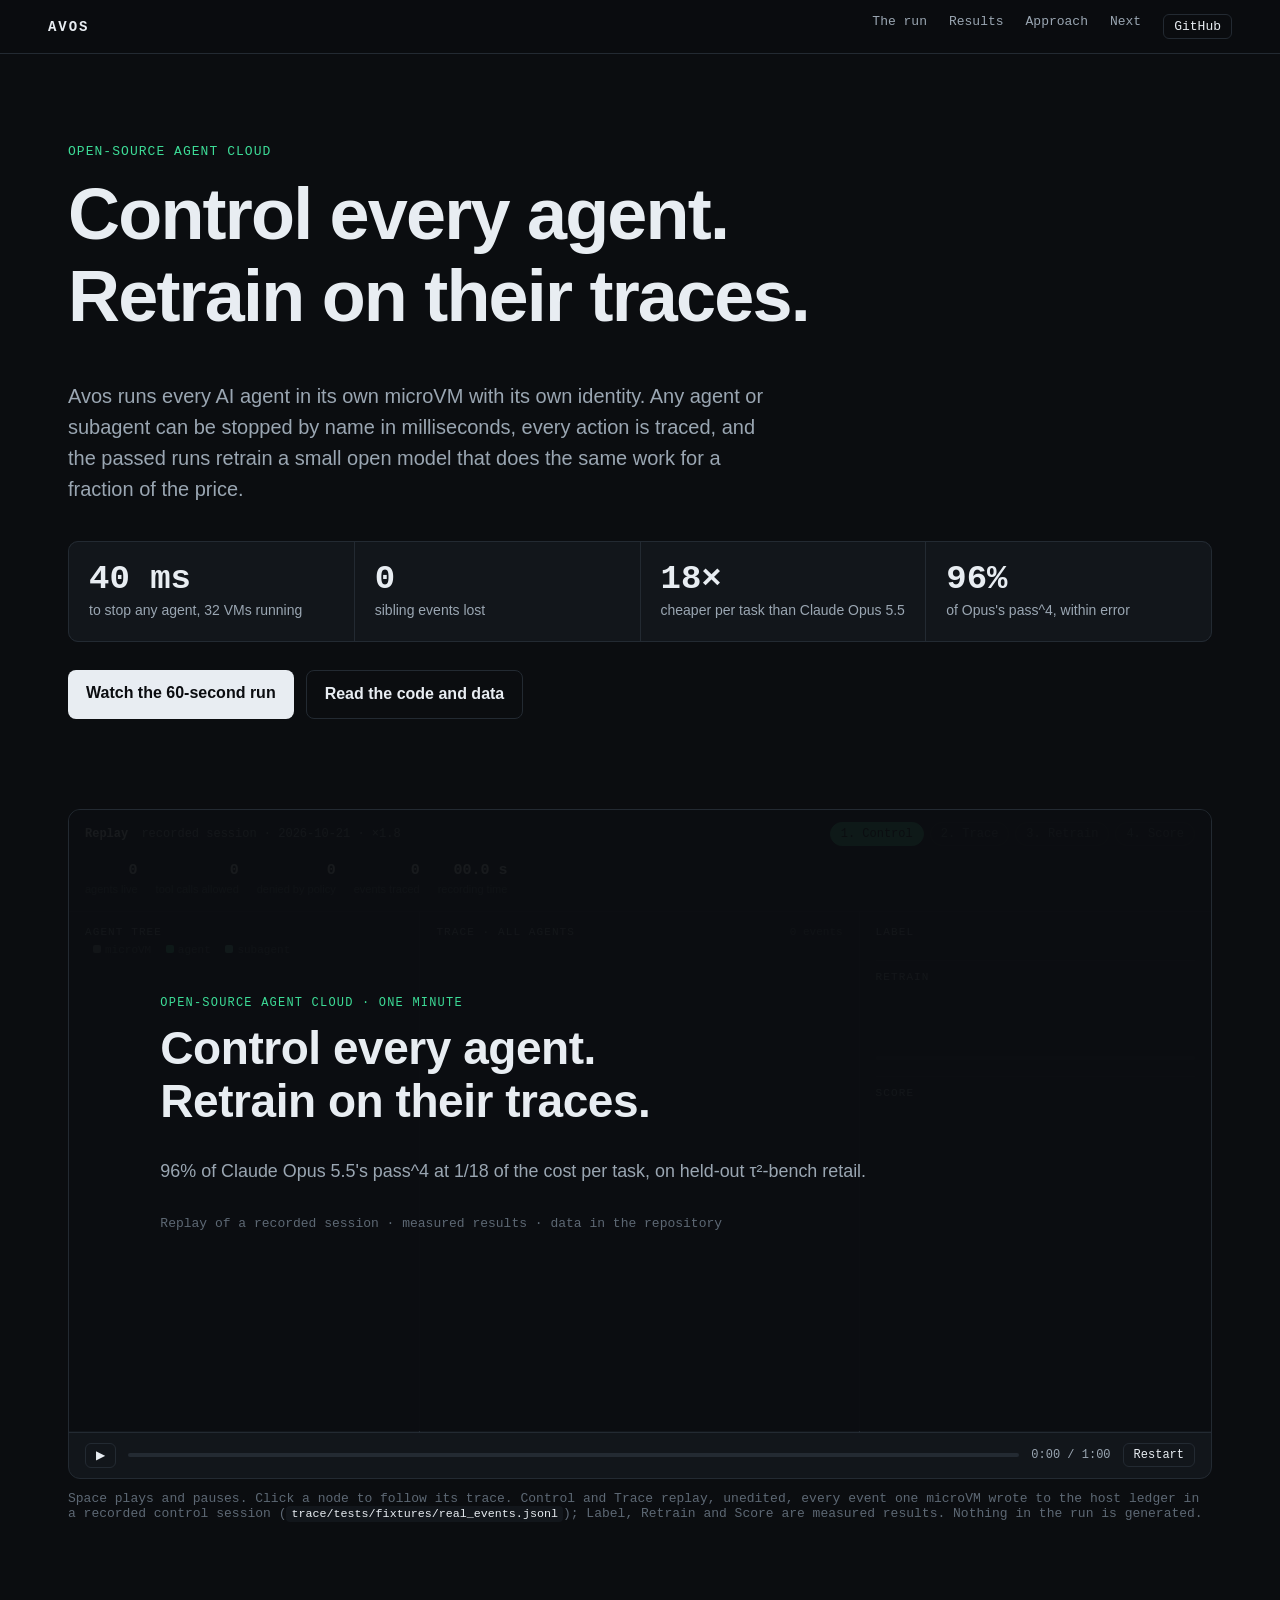
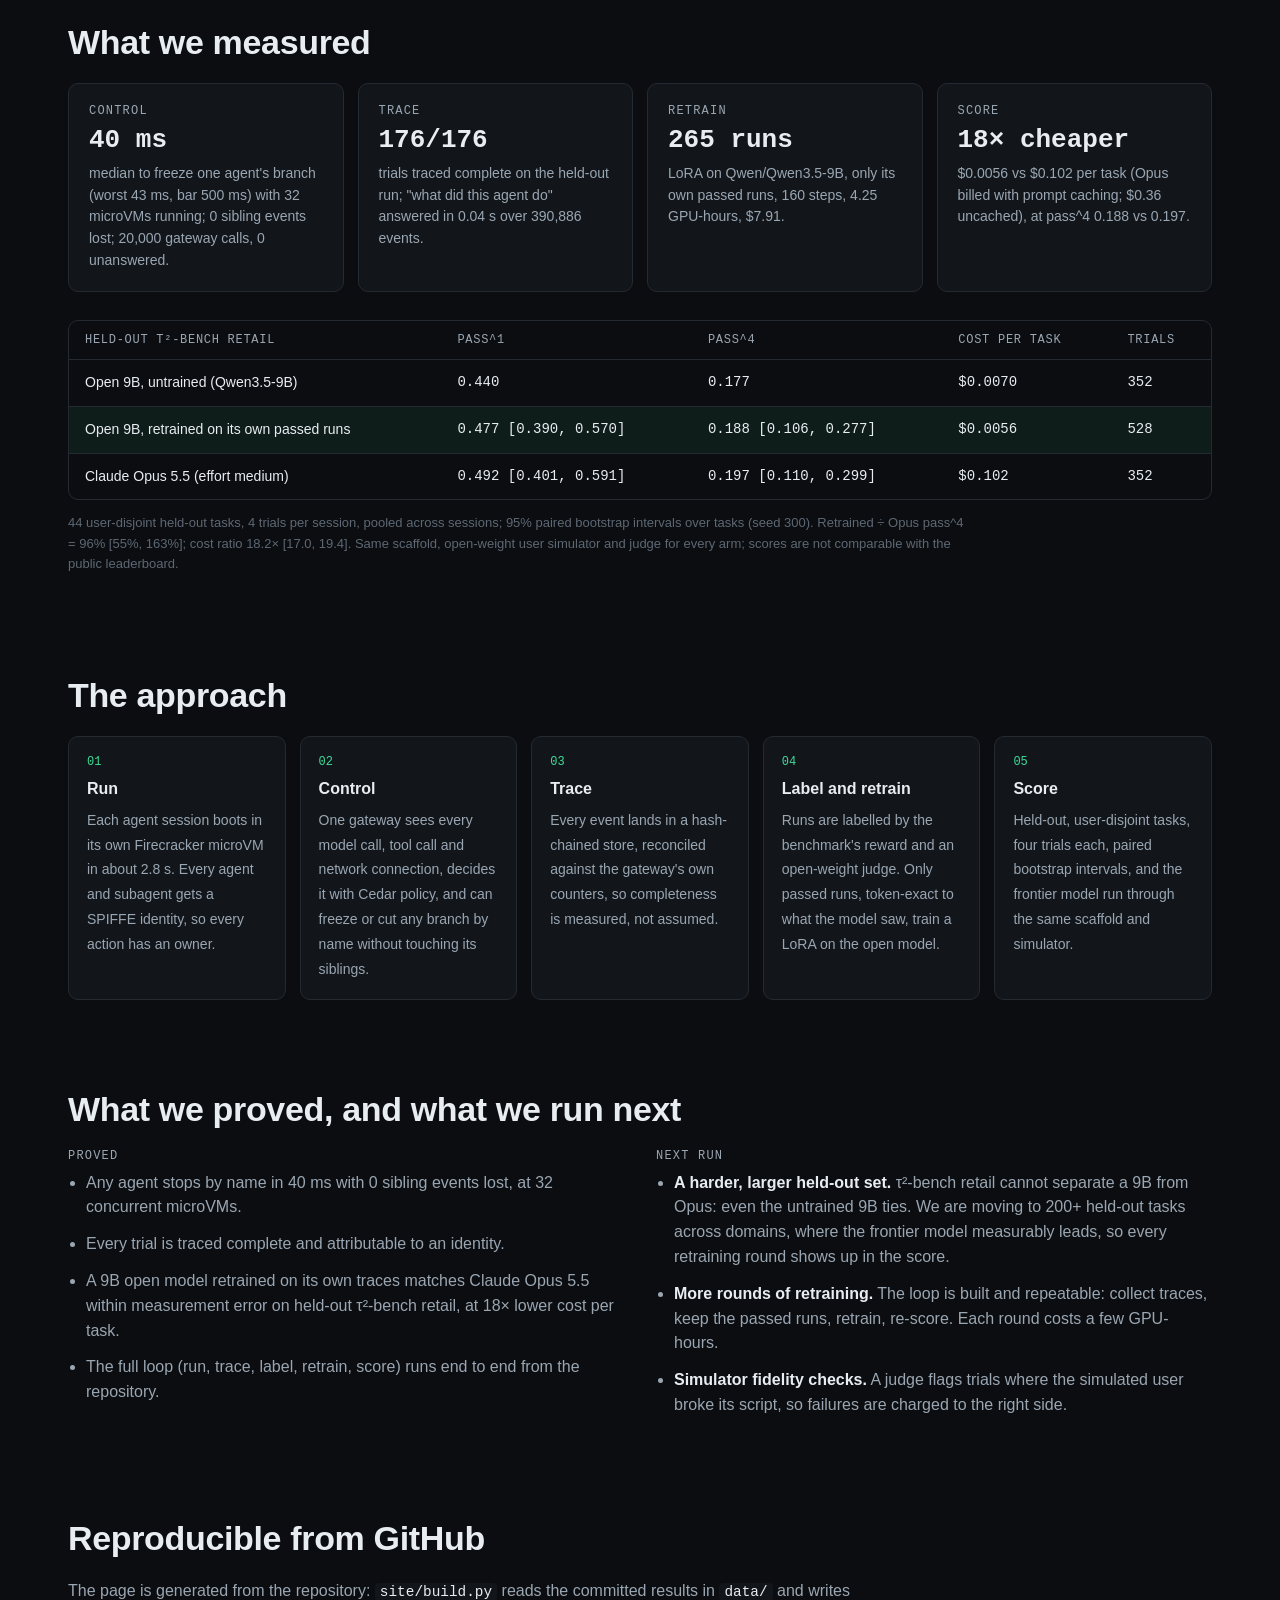
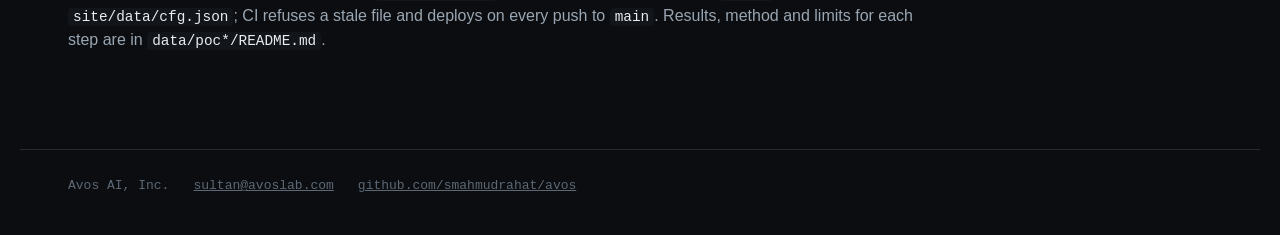
==== site/index.html @ 1824ce43 "Site: replay a recorded session instead of a scripted one Control and Trace now replay, unedited, th" ====
<!doctype html>
<html lang="en">
<head>
  <meta charset="utf-8">
  <meta name="viewport" content="width=device-width, initial-scale=1">
  <title>Avos · Control every agent. Retrain on their traces.</title>
  <meta name="description" content="Open-source agent cloud: stop any AI agent at any depth, trace everything it does, and retrain a small open model on its own passed runs. 18× cheaper than Claude Opus 5.5 at a statistically indistinguishable score on held-out τ²-bench retail.">
  <link rel="icon" href="data:image/svg+xml,%3Csvg xmlns=%22http://www.w3.org/2000/svg%22 viewBox=%220 0 16 16%22%3E%3Crect width=%2216%22 height=%2216%22 rx=%223%22 fill=%22%233ddc97%22/%3E%3C/svg%3E">
  <link rel="stylesheet" href="style.css">
</head>
<body>
<header class="nav">
  <a class="brand" href="#">Avos</a>
  <nav><a href="#run">The run</a><a href="#results">Results</a><a href="#approach">Approach</a><a href="#next">Next</a>
    <a class="gh" href="https://github.com/smahmudrahat/avos">GitHub</a></nav>
</header>

<main>
  <section class="hero">
    <p class="eyebrow">Open-source agent cloud</p>
    <h1>Control every agent.<br>Retrain on their traces.</h1>
    <p class="lede">Avos runs every AI agent in its own microVM with its own identity. Any agent or subagent can be stopped
      by name in milliseconds, every action is traced, and the passed runs retrain a small open model that does the same
      work for a fraction of the price.</p>
    <div class="kpis" id="kpis"></div>
    <div class="cta"><a class="btn" href="#run">Watch the 60-second run</a><a class="btn ghost" href="https://github.com/smahmudrahat/avos">Read the code and data</a></div>
  </section>

  <section id="run" class="run">
    <div id="player"></div>
    <p class="hint">Space plays and pauses. Click a node to follow its trace. Control and Trace replay, unedited, every event one microVM wrote to the host ledger in a recorded control session (<code>trace/tests/fixtures/real_events.jsonl</code>); Label, Retrain and Score are measured results. Nothing in the run is generated.</p>
  </section>

  <section id="results" class="results">
    <h2>What we measured</h2>
    <div class="cards" id="cards"></div>
    <div class="table-wrap"><table id="score-table"></table></div>
    <p class="fine" id="fine"></p>
  </section>

  <section id="approach" class="approach">
    <h2>The approach</h2>
    <ol class="steps">
      <li><b>Run</b><span>Each agent session boots in its own Firecracker microVM in about 2.8 s. Every agent and subagent gets a SPIFFE identity, so every action has an owner.</span></li>
      <li><b>Control</b><span>One gateway sees every model call, tool call and network connection, decides it with Cedar policy, and can freeze or cut any branch by name without touching its siblings.</span></li>
      <li><b>Trace</b><span>Every event lands in a hash-chained store, reconciled against the gateway's own counters, so completeness is measured, not assumed.</span></li>
      <li><b>Label and retrain</b><span>Runs are labelled by the benchmark's reward and an open-weight judge. Only passed runs, token-exact to what the model saw, train a LoRA on the open model.</span></li>
      <li><b>Score</b><span>Held-out, user-disjoint tasks, four trials each, paired bootstrap intervals, and the frontier model run through the same scaffold and simulator.</span></li>
    </ol>
  </section>

  <section id="next" class="next">
    <h2>What we proved, and what we run next</h2>
    <div class="two">
      <div><h3>Proved</h3><ul id="proved"></ul></div>
      <div><h3>Next run</h3><ul>
        <li><b>A harder, larger held-out set.</b> τ²-bench retail cannot separate a 9B from Opus: even the untrained 9B ties. We are moving to 200+ held-out tasks across domains, where the frontier model measurably leads, so every retraining round shows up in the score.</li>
        <li><b>More rounds of retraining.</b> The loop is built and repeatable: collect traces, keep the passed runs, retrain, re-score. Each round costs a few GPU-hours.</li>
        <li><b>Simulator fidelity checks.</b> A judge flags trials where the simulated user broke its script, so failures are charged to the right side.</li>
      </ul></div>
    </div>
  </section>

  <section class="repro">
    <h2>Reproducible from GitHub</h2>
    <p>The page is generated from the repository: <code>site/build.py</code> reads the committed results in <code>data/</code>
      and writes <code>site/data/cfg.json</code>; CI refuses a stale file and deploys on every push to <code>main</code>.
      Results, method and limits for each step are in <code>data/poc*/README.md</code>.</p>
  </section>
</main>

<footer><span>Avos AI, Inc.</span><a href="mailto:sultan@avoslab.com">sultan@avoslab.com</a><a href="https://github.com/smahmudrahat/avos">github.com/smahmudrahat/avos</a></footer>

<script type="module">
  import { mount } from "./player.js";
  const cfg = await (await fetch("data/cfg.json")).json();
  const s = cfg.score, c = cfg.control, t = cfg.trace, r = cfg.retrain;
  const pct = v => `${Math.round(v * 100)}%`, f3 = v => v.toFixed(3), ci = a => `[${f3(a[0])}, ${f3(a[1])}]`;
  document.getElementById("kpis").innerHTML = [
    [`${c.stop_ms_median} ms`, `to stop any agent, ${c.vms_running} VMs running`],
    [`${c.sibling_events_lost}`, "sibling events lost"],
    [`${Math.round(s.y.value)}×`, "cheaper per task than Claude Opus 5.5"],
    [pct(s.x.value), "of Opus's pass^4, within error"],
  ].map(([v, l]) => `<div><b>${v}</b><span>${l}</span></div>`).join("");
  document.getElementById("cards").innerHTML = [
    ["Control", `${c.stop_ms_median} ms`, `median to freeze one agent's branch (worst ${c.stop_ms_worst} ms, bar ${c.bar_ms} ms) with ${c.vms_running} microVMs running; ${c.sibling_events_lost} sibling events lost; ${c.gateway_calls.toLocaleString()} gateway calls, ${c.gateway_unanswered} unanswered.`],
    ["Trace", `${t.complete}/${t.trials}`, `trials traced complete on the held-out run; "what did this agent do" answered in ${t.query_s} s over ${t.events_in_store.toLocaleString()} events.`],
    ["Retrain", `${r.runs} runs`, `${r.method} on ${r.base}, only its own passed runs, ${r.steps} steps, ${r.gpu_hours} GPU-hours, $${r.usd}.`],
    ["Score", `${Math.round(s.y.value)}× cheaper`, `$${s.retrained.usd_per_task.toFixed(4)} vs $${s.opus.usd_per_task.toFixed(3)} per task (Opus billed with prompt caching; $${s.opus_usd_uncached.toFixed(2)} uncached), at pass^4 ${f3(s.retrained.pass4)} vs ${f3(s.opus.pass4)}.`],
  ].map(([h, v, p]) => `<article><h3>${h}</h3><b>${v}</b><p>${p}</p></article>`).join("");
  document.getElementById("score-table").innerHTML = `<thead><tr><th>Held-out τ²-bench retail</th><th>pass^1</th><th>pass^4</th><th>Cost per task</th><th>Trials</th></tr></thead><tbody>
    <tr><td>Open 9B, untrained (Qwen3.5-9B)</td><td>${f3(s.base.pass1)}</td><td>${f3(s.base.pass4)}</td><td>$${s.base.usd_per_task.toFixed(4)}</td><td>${s.base.trials}</td></tr>
    <tr class="hl"><td>Open 9B, retrained on its own passed runs</td><td>${f3(s.retrained.pass1)} ${ci(s.retrained.pass1_ci95)}</td><td>${f3(s.retrained.pass4)} ${ci(s.retrained.pass4_ci95)}</td><td>$${s.retrained.usd_per_task.toFixed(4)}</td><td>${s.retrained.trials}</td></tr>
    <tr><td>Claude Opus 5.5 (effort medium)</td><td>${f3(s.opus.pass1)} ${ci(s.opus.pass1_ci95)}</td><td>${f3(s.opus.pass4)} ${ci(s.opus.pass4_ci95)}</td><td>$${s.opus.usd_per_task.toFixed(3)}</td><td>${s.opus.trials}</td></tr></tbody>`;
  document.getElementById("fine").textContent = `44 user-disjoint held-out tasks, 4 trials per session, pooled across sessions; 95% paired bootstrap intervals over tasks (seed 300). Retrained ÷ Opus pass^4 = ${pct(s.x.value)} [${pct(s.x.ci95[0])}, ${pct(s.x.ci95[1])}]; cost ratio ${s.y.value.toFixed(1)}× [${s.y.ci95[0].toFixed(1)}, ${s.y.ci95[1].toFixed(1)}]. Same scaffold, open-weight user simulator and judge for every arm; scores are not comparable with the public leaderboard.`;
  document.getElementById("proved").innerHTML = [
    `Any agent stops by name in ${c.stop_ms_median} ms with ${c.sibling_events_lost} sibling events lost, at ${c.vms_running} concurrent microVMs.`,
    `Every trial is traced complete and attributable to an identity.`,
    `A 9B open model retrained on its own traces matches Claude Opus 5.5 within measurement error on held-out τ²-bench retail, at ${Math.round(s.y.value)}× lower cost per task.`,
    `The full loop (run, trace, label, retrain, score) runs end to end from the repository.`,
  ].map(x => `<li>${x}</li>`).join("");
  mount(document.getElementById("player"));
</script>
</body>
</html>
---- site/style.css ----
:root {
  --ink: #0b0d10; --panel: #12161b; --line: #232a32; --fg: #e8edf2; --fg2: #9aa6b2; --fg3: #5d6874;
  --live: #3ddc97; --halt: #5aa9ff; --bad: #ff5d5d; --opus: #c9a0ff; --mono: ui-monospace, "SF Mono", Menlo, Consolas, monospace;
  --sans: ui-sans-serif, -apple-system, "Segoe UI", Inter, Roboto, sans-serif;
}
* { box-sizing: border-box; }
[hidden] { display: none !important; }
html { scroll-behavior: smooth; }
body { margin: 0; background: var(--ink); color: var(--fg); font: 16px/1.55 var(--sans); }
a { color: inherit; }
code { font: 0.9em var(--mono); color: var(--fg); background: var(--panel); padding: 1px 5px; border-radius: 4px; }
h1, h2, h3 { line-height: 1.15; margin: 0 0 0.6em; }
h2 { font-size: clamp(24px, 3vw, 34px); letter-spacing: -0.01em; }

.nav { position: sticky; top: 0; z-index: 10; display: flex; justify-content: space-between; align-items: center;
  padding: 14px clamp(16px, 4vw, 48px); background: rgba(11, 13, 16, 0.85); backdrop-filter: blur(8px); border-bottom: 1px solid var(--line); }
.brand { font: 600 14px var(--mono); letter-spacing: 0.14em; text-transform: uppercase; text-decoration: none; }
.nav nav { display: flex; gap: 22px; font: 13px var(--mono); color: var(--fg2); }
.nav nav a { text-decoration: none; } .nav nav a:hover { color: var(--fg); }
.nav .gh { color: var(--fg); border: 1px solid var(--line); padding: 4px 10px; border-radius: 6px; }

main > section { max-width: 1240px; margin: 0 auto; padding: clamp(48px, 7vw, 96px) clamp(16px, 4vw, 48px) 0; }
.eyebrow { font: 13px var(--mono); color: var(--live); letter-spacing: 0.08em; text-transform: uppercase; margin: 0 0 14px; }
.hero h1 { font-size: clamp(38px, 6vw, 72px); letter-spacing: -0.025em; }
.lede { max-width: 720px; color: var(--fg2); font-size: clamp(17px, 1.6vw, 20px); }
.kpis { display: grid; grid-template-columns: repeat(4, 1fr); gap: 1px; background: var(--line); border: 1px solid var(--line); border-radius: 10px; overflow: hidden; margin: 36px 0 28px; }
.kpis div { background: var(--panel); padding: 18px 20px; }
.kpis b { display: block; font: 600 clamp(24px, 3vw, 34px) var(--mono); }
.kpis span { color: var(--fg2); font-size: 14px; }
.cta { display: flex; gap: 12px; flex-wrap: wrap; }
.btn { display: inline-block; background: var(--fg); color: var(--ink); padding: 11px 18px; border-radius: 8px; text-decoration: none; font-weight: 600; }
.btn.ghost { background: transparent; color: var(--fg); border: 1px solid var(--line); }
.hint { color: var(--fg3); font: 13px var(--mono); margin-top: 12px; }

.cards { display: grid; grid-template-columns: repeat(4, 1fr); gap: 14px; }
.cards article { background: var(--panel); border: 1px solid var(--line); border-radius: 10px; padding: 20px; }
.cards h3 { font: 12px var(--mono); color: var(--fg2); text-transform: uppercase; letter-spacing: 0.1em; }
.cards b { display: block; font: 600 26px var(--mono); margin-bottom: 8px; }
.cards p { color: var(--fg2); font-size: 14px; margin: 0; }
.table-wrap { overflow-x: auto; margin-top: 28px; border: 1px solid var(--line); border-radius: 10px; }
table { width: 100%; border-collapse: collapse; font-size: 14px; }
th, td { text-align: left; padding: 12px 16px; border-bottom: 1px solid var(--line); white-space: nowrap; }
th { font: 12px var(--mono); color: var(--fg2); text-transform: uppercase; letter-spacing: 0.06em; }
td { font-family: var(--mono); } td:first-child { font-family: var(--sans); }
tr.hl td { background: rgba(61, 220, 151, 0.07); }
tbody tr:last-child td { border-bottom: 0; }
.fine { color: var(--fg3); font-size: 13px; max-width: 900px; }

.steps { list-style: none; padding: 0; margin: 0; display: grid; grid-template-columns: repeat(5, 1fr); gap: 14px; counter-reset: s; }
.steps li { background: var(--panel); border: 1px solid var(--line); border-radius: 10px; padding: 18px; counter-increment: s; }
.steps li::before { content: counter(s, decimal-leading-zero); font: 12px var(--mono); color: var(--live); display: block; margin-bottom: 8px; }
.steps b { display: block; margin-bottom: 6px; } .steps span { color: var(--fg2); font-size: 14px; }
.two { display: grid; grid-template-columns: 1fr 1fr; gap: 32px; }
.two h3 { font: 12px var(--mono); color: var(--fg2); text-transform: uppercase; letter-spacing: 0.1em; }
.two ul { padding-left: 18px; margin: 0; } .two li { margin-bottom: 12px; color: var(--fg2); } .two li b { color: var(--fg); }
.repro p { color: var(--fg2); max-width: 860px; }
footer { max-width: 1240px; margin: 96px auto 0; padding: 28px clamp(16px, 4vw, 48px) 40px; border-top: 1px solid var(--line);
  display: flex; gap: 24px; flex-wrap: wrap; color: var(--fg3); font: 13px var(--mono); }

/* player */
.player { position: relative; background: var(--panel); border: 1px solid var(--line); border-radius: 12px; overflow: hidden; outline: none; font-size: 13px; }
.player:focus-visible { box-shadow: 0 0 0 2px var(--halt); }
.p-bar { display: flex; align-items: center; justify-content: space-between; gap: 16px; padding: 12px 16px; border-bottom: 1px solid var(--line); flex-wrap: wrap; }
.p-id { font: 12px var(--mono); color: var(--fg2); } .p-id b { color: var(--fg); margin-right: 6px; }
.p-beats { display: flex; gap: 6px; list-style: none; margin: 0; padding: 0; counter-reset: b; }
.p-beats li { counter-increment: b; font: 12px var(--mono); color: var(--fg3); padding: 4px 10px; border: 1px solid var(--line); border-radius: 20px; transition: 0.3s; }
.p-beats li::before { content: counter(b) ". "; }
.p-beats li.on { color: var(--ink); background: var(--live); border-color: var(--live); }
.p-counters { display: flex; gap: 18px; }
.p-counters div { text-align: right; } .p-counters span { display: block; font: 600 15px var(--mono); }
.p-counters small { color: var(--fg3); font-size: 11px; }
.p-grid { display: grid; grid-template-columns: 1fr 1.25fr 1fr; height: 520px; }
.p-panel { padding: 14px 16px; border-right: 1px solid var(--line); overflow: hidden; position: relative; }
.p-panel:last-child { border-right: 0; }
.p-panel h3, .p-sub h3 { font: 11px var(--mono); color: var(--fg2); text-transform: uppercase; letter-spacing: 0.1em; }
.p-legend { font: 11px var(--mono); color: var(--fg3); margin-bottom: 10px; }
.p-legend i { display: inline-block; width: 8px; height: 8px; border-radius: 2px; margin: 0 4px 0 8px; }
.k-microVM > .row .dot, .p-legend .k-microVM { background: #8892a0; }
.k-session > .row .dot, .p-legend .k-session { background: #f2c14e; }
.k-agent > .row .dot, .p-legend .k-agent { background: var(--live); }
.k-subagent > .row .dot, .p-legend .k-subagent { background: #7fd7c4; }
.tree, .tree ul { list-style: none; margin: 0; padding: 0; }
.tree ul { padding-left: 16px; border-left: 1px dashed var(--line); margin-left: 4px; }
.node { animation: pop 0.35s ease-out; }
.row { display: flex; align-items: center; gap: 8px; padding: 4px 6px; border-radius: 6px; cursor: pointer; }
.row:hover { background: rgba(255, 255, 255, 0.04); }
.dot { width: 9px; height: 9px; border-radius: 2px; flex: none; }
.name { font-family: var(--mono); } .kind { color: var(--fg3); font-size: 11px; margin-left: auto; }
.stop { background: none; border: 1px solid var(--line); color: var(--fg2); border-radius: 4px; font-size: 10px; width: 22px; height: 20px; cursor: pointer; }
.stop:hover { color: var(--bad); border-color: var(--bad); }
.node.bad > .row .dot { animation: deny 0.9s ease-out; }
.node.exited > .row { opacity: 0.4; } .node.exited > .row .kind::after { content: " · exited"; }
.node.cut > .row { background: rgba(242, 193, 78, 0.12); } .node.cut > .row .dot { background: #f2c14e; }
.node.frozen > .row { background: rgba(90, 169, 255, 0.12); } .node.frozen > .row .dot { background: var(--halt); animation: none; }
.node.frozen > .row .name { color: var(--halt); }
.node.focus > .row { outline: 1px solid var(--fg2); }
.p-receipt { position: absolute; left: 16px; right: 16px; bottom: 14px; border: 1px solid var(--halt); border-radius: 8px; padding: 10px 12px;
  background: rgba(90, 169, 255, 0.08); font: 12px var(--mono); display: grid; gap: 2px; animation: pop 0.3s; }
.p-receipt b { color: var(--halt); } .p-receipt span { color: var(--fg2); }
.p-count { font-style: normal; color: var(--fg3); float: right; text-transform: none; letter-spacing: 0; }
.stream { list-style: none; margin: 0; padding: 0; font: 12px var(--mono); }
.ev { display: grid; grid-template-columns: 34px 100px 58px 1fr; gap: 8px; padding: 3px 0; border-bottom: 1px solid rgba(255, 255, 255, 0.03); animation: slide 0.25s; white-space: nowrap; overflow: hidden; }
.ev .t { color: var(--fg3); } .ev .k { color: var(--live); } .ev .who { color: var(--fg); overflow: hidden; text-overflow: ellipsis; }
.ev .note { color: var(--fg2); overflow: hidden; text-overflow: ellipsis; }
.kind-authz-decision .k { color: #f2c14e; }
.ev.bad .k, .ev.bad .note { color: var(--bad); } .ev.halt .k, .ev.halt .note { color: var(--halt); }
.p-right { display: grid; grid-template-rows: auto auto 1fr; gap: 10px; }
.p-sub { border-bottom: 1px solid var(--line); padding-bottom: 10px; } .p-sub:last-child { border: 0; }
.lab { display: grid; gap: 8px; }
.lrow { display: grid; grid-template-columns: 1fr auto; gap: 3px 8px; font-size: 12px; } .lrow .l { color: var(--fg2); } .lrow .v { font-family: var(--mono); }
.lbar { grid-column: 1 / -1; display: flex; height: 10px; border-radius: 3px; overflow: hidden; background: var(--line); }
.lbar i { display: block; height: 100%; width: 0; transition: width 0.15s linear; } .lbar .kept { background: var(--live); } .lbar .drop { background: rgba(255, 93, 93, 0.45); }
.runs { display: grid; grid-template-columns: repeat(20, 1fr); gap: 3px; min-height: 26px; }
.runs i { aspect-ratio: 1; border-radius: 2px; animation: pop 0.2s; transition: opacity 0.8s; }
.runs .pass { background: var(--live); } .runs .fail { background: var(--bad); }
.runs.drop .fail { opacity: 0.12; }
.p-note { color: var(--fg3); font: 11px var(--mono); margin: 6px 0 0; }
.loss { width: 100%; height: 60px; } .loss path { fill: none; stroke: var(--live); stroke-width: 1.5; vector-effect: non-scaling-stroke; }
.prog { height: 4px; background: var(--line); border-radius: 2px; overflow: hidden; } .prog i { display: block; height: 100%; background: var(--live); width: 0; transition: width 0.2s linear; }
.bars { display: grid; gap: 8px; }
.bar { display: grid; grid-template-columns: 1fr auto; gap: 2px 8px; font-size: 12px; }
.bar .l { color: var(--fg2); } .bar .v { font-family: var(--mono); }
.bar i { grid-column: 1 / -1; height: 10px; border-radius: 3px; background: var(--fg3); width: 0; transition: width 0.15s linear; }
.b-retrained i { background: var(--live); } .b-opus i { background: var(--opus); }
.p-head { margin: 12px 0 0; font-size: 15px; } .p-head b { font-family: var(--mono); color: var(--live); }
.p-overlay { position: absolute; inset: 0 0 47px 0; z-index: 3; cursor: pointer; display: flex; flex-direction: column; justify-content: center; padding: 6% 8%;
  background: rgba(11, 13, 16, 0.94); animation: fade 0.4s; }
.p-overlay small { font: 12px var(--mono); color: var(--live); text-transform: uppercase; letter-spacing: 0.1em; }
.p-overlay h2 { font-size: clamp(26px, 4vw, 46px); margin: 12px 0; }
.p-overlay p, .p-overlay li { color: var(--fg2); font-size: clamp(14px, 1.4vw, 18px); }
.p-overlay ul { padding-left: 18px; } .p-overlay li b { color: var(--fg); font-family: var(--mono); }
.p-overlay .src { font: 13px var(--mono); color: var(--fg3); }
.p-cursor { position: absolute; z-index: 4; top: 0; left: 0; width: 18px; height: 18px; border-radius: 50%; border: 2px solid var(--fg);
  background: rgba(255, 255, 255, 0.25); transition: transform 0.85s cubic-bezier(.2, .8, .2, 1); pointer-events: none; }
.p-cursor.click { box-shadow: 0 0 0 10px rgba(90, 169, 255, 0.35); }
.p-ctl { display: flex; align-items: center; gap: 12px; padding: 10px 16px; border-top: 1px solid var(--line); font: 12px var(--mono); color: var(--fg2); }
.p-ctl button { background: none; border: 1px solid var(--line); color: var(--fg); border-radius: 6px; padding: 4px 10px; cursor: pointer; font: inherit; }
.p-track { flex: 1; height: 4px; background: var(--line); border-radius: 2px; overflow: hidden; } .p-track i { display: block; height: 100%; background: var(--fg2); width: 0; }

@keyframes pop { from { opacity: 0; transform: scale(0.96); } }
@keyframes slide { from { opacity: 0; transform: translateY(-4px); } }
@keyframes fade { from { opacity: 0; } }
@keyframes deny { from { background: var(--bad); box-shadow: 0 0 0 3px rgba(255, 93, 93, 0.35); } }

@media (max-width: 980px) {
  .kpis, .cards { grid-template-columns: 1fr 1fr; } .steps { grid-template-columns: 1fr; } .two { grid-template-columns: 1fr; }
  .p-grid { grid-template-columns: 1fr; height: auto; } .p-panel { border-right: 0; border-bottom: 1px solid var(--line); height: 300px; }
  .p-counters { display: none; } .nav nav a:not(.gh) { display: none; }
}
@media (prefers-reduced-motion: reduce) { * { animation: none !important; transition: none !important; } }
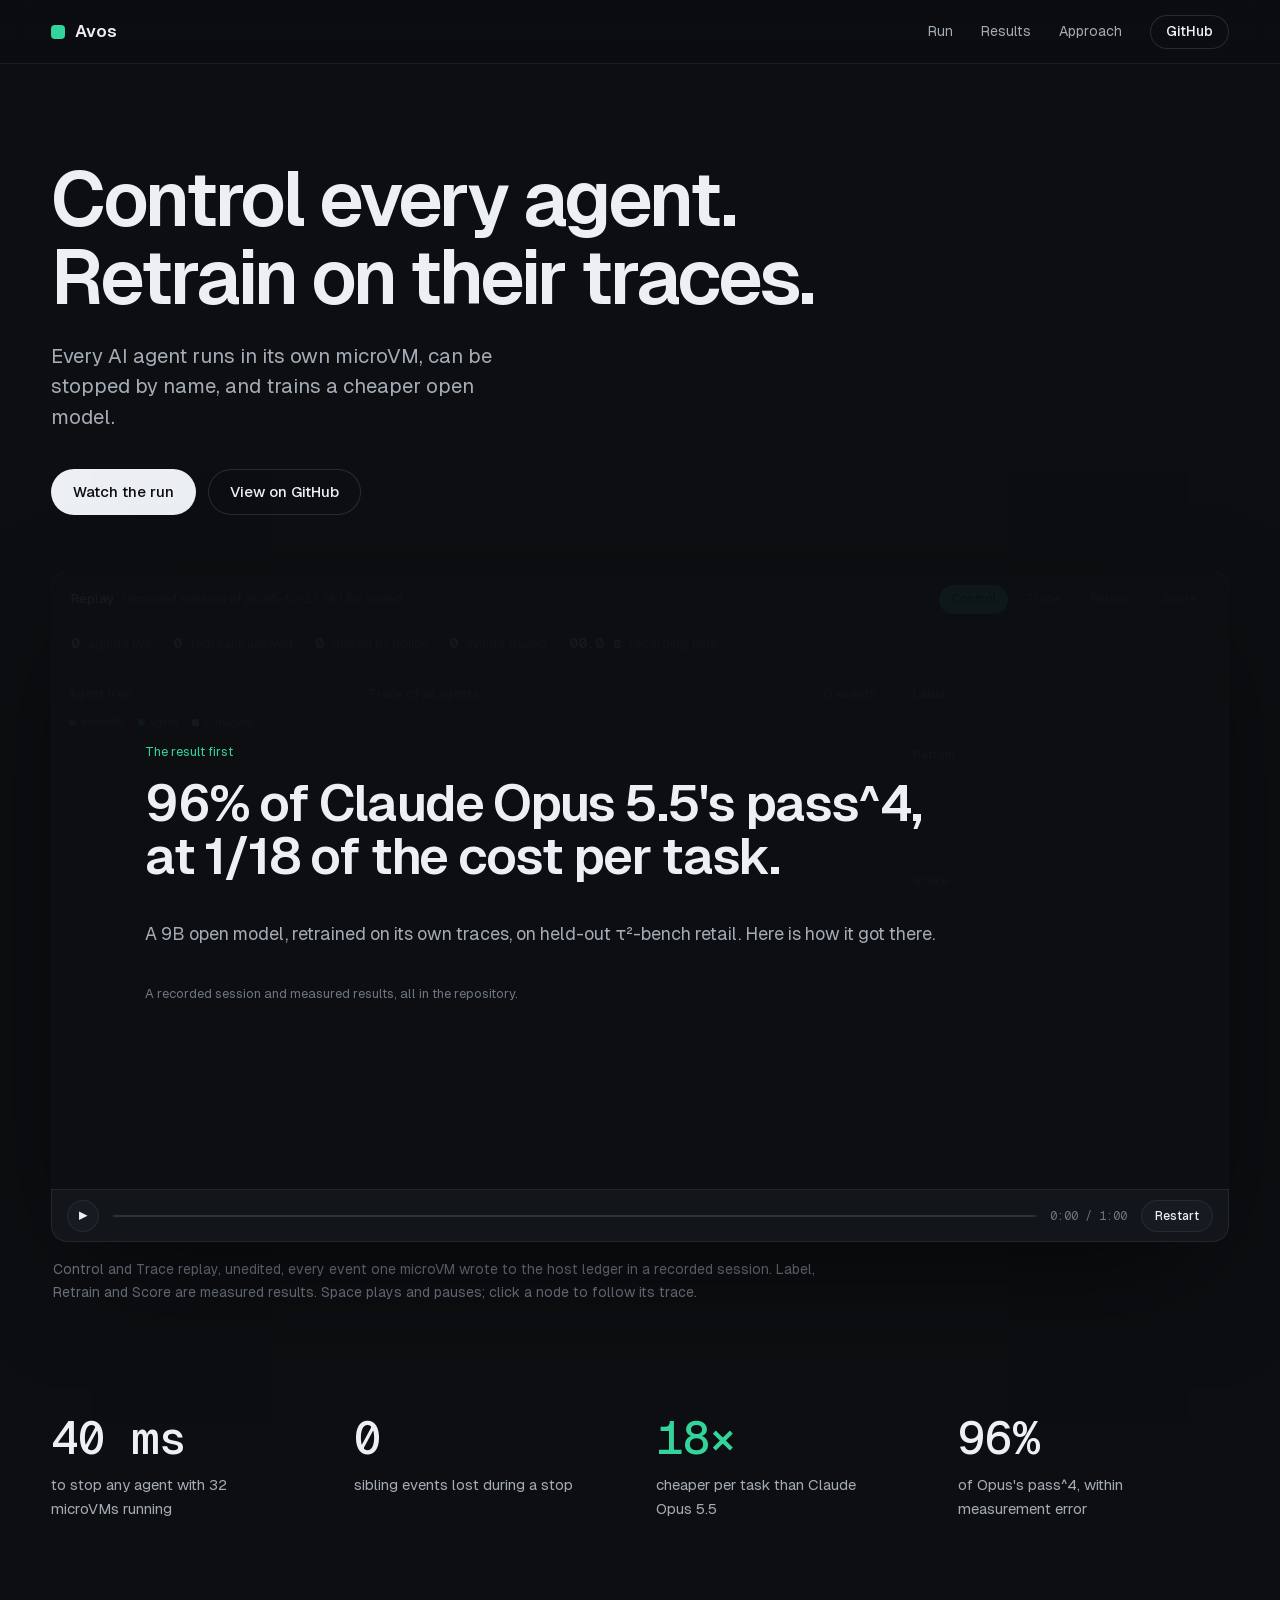
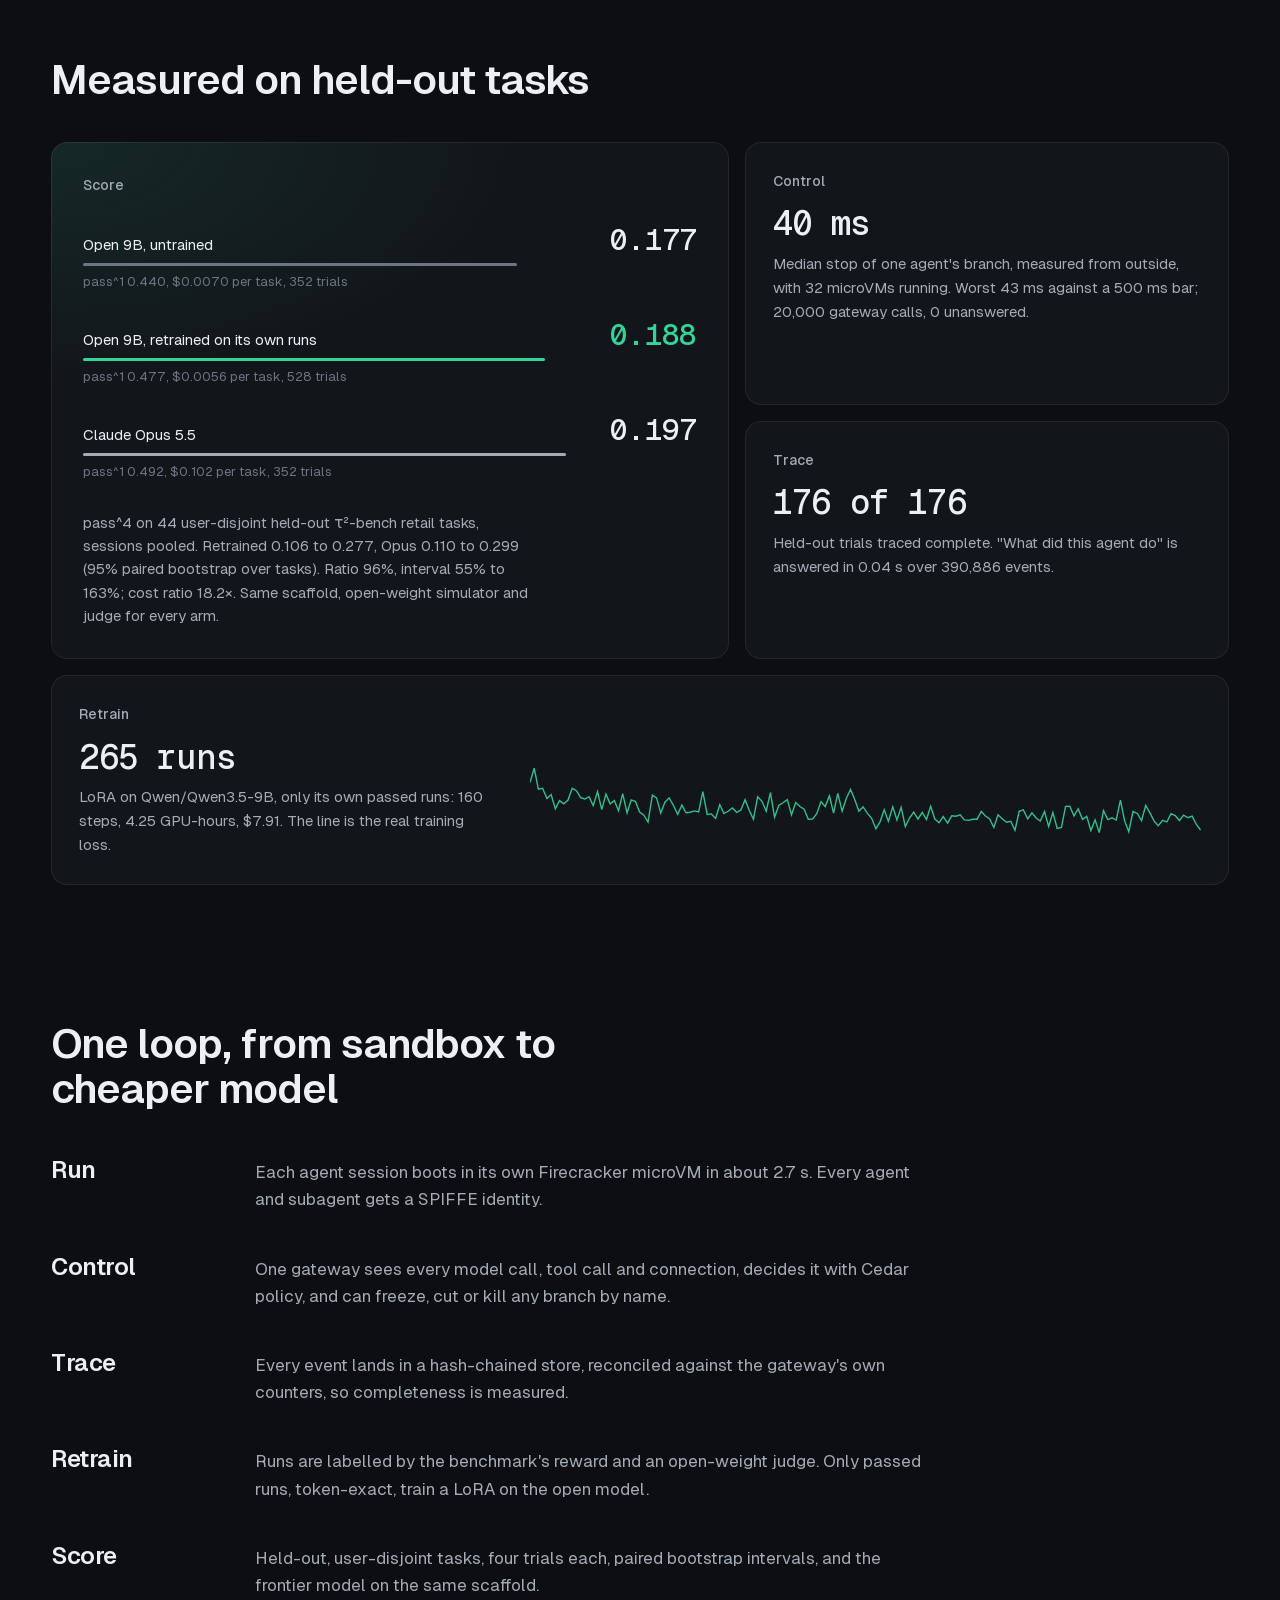
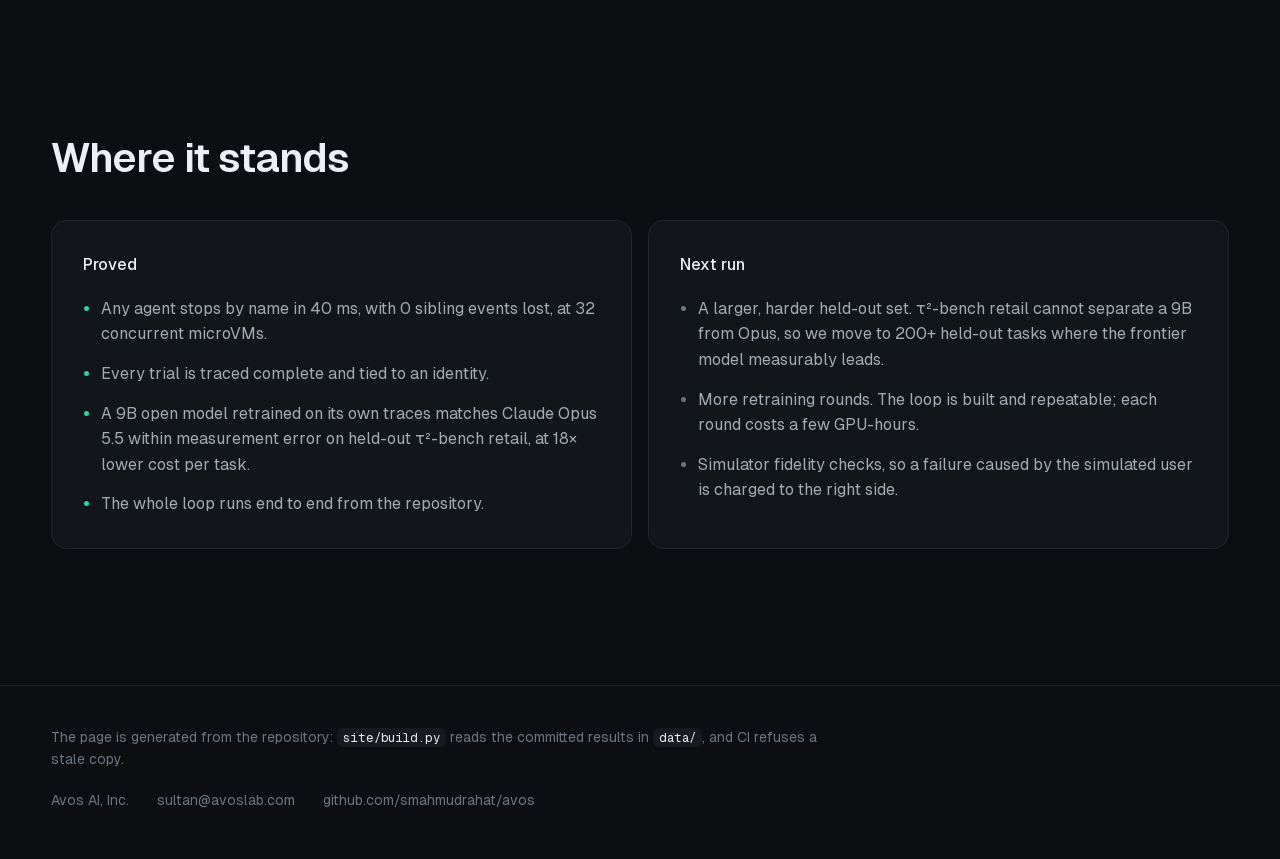
==== commit 766b6fa4: "Site: visual redesign (Geist, one accent, bento results, quieter player) Hero cut to headline, one l" ====
--- a/site/index.html
+++ b/site/index.html
@@ -3,102 +3,108 @@
 <head>
   <meta charset="utf-8">
   <meta name="viewport" content="width=device-width, initial-scale=1">
-  <title>Avos · Control every agent. Retrain on their traces.</title>
-  <meta name="description" content="Open-source agent cloud: stop any AI agent at any depth, trace everything it does, and retrain a small open model on its own passed runs. 18× cheaper than Claude Opus 5.5 at a statistically indistinguishable score on held-out τ²-bench retail.">
-  <link rel="icon" href="data:image/svg+xml,%3Csvg xmlns=%22http://www.w3.org/2000/svg%22 viewBox=%220 0 16 16%22%3E%3Crect width=%2216%22 height=%2216%22 rx=%223%22 fill=%22%233ddc97%22/%3E%3C/svg%3E">
+  <title>Avos: control every agent, retrain on their traces</title>
+  <meta name="description" content="Open-source agent cloud. Every AI agent runs in its own microVM, can be stopped by name, and its passed runs train a cheaper open model: 18x cheaper than Claude Opus 5.5 at a statistically indistinguishable score on held-out τ²-bench retail.">
+  <meta name="theme-color" content="#0c0e11">
+  <link rel="icon" href="data:image/svg+xml,%3Csvg xmlns=%22http://www.w3.org/2000/svg%22 viewBox=%220 0 16 16%22%3E%3Crect width=%2216%22 height=%2216%22 rx=%223%22 fill=%22%2334d399%22/%3E%3C/svg%3E">
+  <link rel="preload" href="fonts/Geist-Variable.woff2" as="font" type="font/woff2" crossorigin>
   <link rel="stylesheet" href="style.css">
 </head>
 <body>
 <header class="nav">
-  <a class="brand" href="#">Avos</a>
-  <nav><a href="#run">The run</a><a href="#results">Results</a><a href="#approach">Approach</a><a href="#next">Next</a>
-    <a class="gh" href="https://github.com/smahmudrahat/avos">GitHub</a></nav>
+  <a class="brand" href="#top" aria-label="Avos home"><span class="mark" aria-hidden="true"></span>Avos</a>
+  <nav aria-label="Sections"><a href="#run">Run</a><a href="#results">Results</a><a href="#approach">Approach</a>
+    <a class="pill ghost small" href="https://github.com/smahmudrahat/avos">GitHub</a></nav>
 </header>
 
-<main>
-  <section class="hero">
-    <p class="eyebrow">Open-source agent cloud</p>
+<main id="top">
+  <section class="hero reveal">
     <h1>Control every agent.<br>Retrain on their traces.</h1>
-    <p class="lede">Avos runs every AI agent in its own microVM with its own identity. Any agent or subagent can be stopped
-      by name in milliseconds, every action is traced, and the passed runs retrain a small open model that does the same
-      work for a fraction of the price.</p>
-    <div class="kpis" id="kpis"></div>
-    <div class="cta"><a class="btn" href="#run">Watch the 60-second run</a><a class="btn ghost" href="https://github.com/smahmudrahat/avos">Read the code and data</a></div>
+    <p class="lede">Every AI agent runs in its own microVM, can be stopped by name, and trains a cheaper open model.</p>
+    <div class="cta"><a class="pill" href="#run">Watch the run</a><a class="pill ghost" href="https://github.com/smahmudrahat/avos">View on GitHub</a></div>
   </section>
 
-  <section id="run" class="run">
+  <section id="run" class="run reveal">
     <div id="player"></div>
-    <p class="hint">Space plays and pauses. Click a node to follow its trace. Control and Trace replay, unedited, every event one microVM wrote to the host ledger in a recorded control session (<code>trace/tests/fixtures/real_events.jsonl</code>); Label, Retrain and Score are measured results. Nothing in the run is generated.</p>
+    <p class="caption">Control and Trace replay, unedited, every event one microVM wrote to the host ledger in a recorded session.
+      Label, Retrain and Score are measured results. Space plays and pauses; click a node to follow its trace.</p>
   </section>
 
-  <section id="results" class="results">
-    <h2>What we measured</h2>
-    <div class="cards" id="cards"></div>
-    <div class="table-wrap"><table id="score-table"></table></div>
-    <p class="fine" id="fine"></p>
+  <section class="figures reveal" aria-label="Headline numbers"><dl id="figures"></dl></section>
+
+  <section id="results" class="results reveal">
+    <h2>Measured on held-out tasks</h2>
+    <div class="bento">
+      <article class="tile score"><h3>Score</h3><div class="compare" id="compare"></div><p class="fine" id="fine"></p></article>
+      <article class="tile" id="t-control"></article>
+      <article class="tile" id="t-trace"></article>
+      <article class="tile wide" id="t-retrain"><div class="tile-text"></div><svg class="spark" viewBox="0 0 400 80" preserveAspectRatio="none" aria-hidden="true"><path/></svg></article>
+    </div>
   </section>
 
-  <section id="approach" class="approach">
-    <h2>The approach</h2>
-    <ol class="steps">
-      <li><b>Run</b><span>Each agent session boots in its own Firecracker microVM in about 2.8 s. Every agent and subagent gets a SPIFFE identity, so every action has an owner.</span></li>
-      <li><b>Control</b><span>One gateway sees every model call, tool call and network connection, decides it with Cedar policy, and can freeze or cut any branch by name without touching its siblings.</span></li>
-      <li><b>Trace</b><span>Every event lands in a hash-chained store, reconciled against the gateway's own counters, so completeness is measured, not assumed.</span></li>
-      <li><b>Label and retrain</b><span>Runs are labelled by the benchmark's reward and an open-weight judge. Only passed runs, token-exact to what the model saw, train a LoRA on the open model.</span></li>
-      <li><b>Score</b><span>Held-out, user-disjoint tasks, four trials each, paired bootstrap intervals, and the frontier model run through the same scaffold and simulator.</span></li>
+  <section id="approach" class="approach reveal">
+    <h2>One loop, from sandbox to cheaper model</h2>
+    <ol class="loop">
+      <li><b>Run</b><p>Each agent session boots in its own Firecracker microVM in about 2.7 s. Every agent and subagent gets a SPIFFE identity.</p></li>
+      <li><b>Control</b><p>One gateway sees every model call, tool call and connection, decides it with Cedar policy, and can freeze, cut or kill any branch by name.</p></li>
+      <li><b>Trace</b><p>Every event lands in a hash-chained store, reconciled against the gateway's own counters, so completeness is measured.</p></li>
+      <li><b>Retrain</b><p>Runs are labelled by the benchmark's reward and an open-weight judge. Only passed runs, token-exact, train a LoRA on the open model.</p></li>
+      <li><b>Score</b><p>Held-out, user-disjoint tasks, four trials each, paired bootstrap intervals, and the frontier model on the same scaffold.</p></li>
     </ol>
   </section>
 
-  <section id="next" class="next">
-    <h2>What we proved, and what we run next</h2>
-    <div class="two">
+  <section class="stands reveal">
+    <h2>Where it stands</h2>
+    <div class="split">
       <div><h3>Proved</h3><ul id="proved"></ul></div>
       <div><h3>Next run</h3><ul>
-        <li><b>A harder, larger held-out set.</b> τ²-bench retail cannot separate a 9B from Opus: even the untrained 9B ties. We are moving to 200+ held-out tasks across domains, where the frontier model measurably leads, so every retraining round shows up in the score.</li>
-        <li><b>More rounds of retraining.</b> The loop is built and repeatable: collect traces, keep the passed runs, retrain, re-score. Each round costs a few GPU-hours.</li>
-        <li><b>Simulator fidelity checks.</b> A judge flags trials where the simulated user broke its script, so failures are charged to the right side.</li>
+        <li>A larger, harder held-out set. τ²-bench retail cannot separate a 9B from Opus, so we move to 200+ held-out tasks where the frontier model measurably leads.</li>
+        <li>More retraining rounds. The loop is built and repeatable; each round costs a few GPU-hours.</li>
+        <li>Simulator fidelity checks, so a failure caused by the simulated user is charged to the right side.</li>
       </ul></div>
     </div>
   </section>
-
-  <section class="repro">
-    <h2>Reproducible from GitHub</h2>
-    <p>The page is generated from the repository: <code>site/build.py</code> reads the committed results in <code>data/</code>
-      and writes <code>site/data/cfg.json</code>; CI refuses a stale file and deploys on every push to <code>main</code>.
-      Results, method and limits for each step are in <code>data/poc*/README.md</code>.</p>
-  </section>
 </main>
 
-<footer><span>Avos AI, Inc.</span><a href="mailto:sultan@avoslab.com">sultan@avoslab.com</a><a href="https://github.com/smahmudrahat/avos">github.com/smahmudrahat/avos</a></footer>
+<footer>
+  <p>The page is generated from the repository: <code>site/build.py</code> reads the committed results in <code>data/</code>, and CI refuses a stale copy.</p>
+  <div class="foot"><span>Avos AI, Inc.</span><a href="mailto:sultan@avoslab.com">sultan@avoslab.com</a><a href="https://github.com/smahmudrahat/avos">github.com/smahmudrahat/avos</a></div>
+</footer>
 
 <script type="module">
   import { mount } from "./player.js";
   const cfg = await (await fetch("data/cfg.json")).json();
   const s = cfg.score, c = cfg.control, t = cfg.trace, r = cfg.retrain;
-  const pct = v => `${Math.round(v * 100)}%`, f3 = v => v.toFixed(3), ci = a => `[${f3(a[0])}, ${f3(a[1])}]`;
-  document.getElementById("kpis").innerHTML = [
-    [`${c.stop_ms_median} ms`, `to stop any agent, ${c.vms_running} VMs running`],
-    [`${c.sibling_events_lost}`, "sibling events lost"],
+  const pct = v => `${Math.round(v * 100)}%`, f3 = v => v.toFixed(3), ci = a => `${f3(a[0])} to ${f3(a[1])}`;
+
+  document.getElementById("figures").innerHTML = [
+    [`${c.stop_ms_median} ms`, `to stop any agent with ${c.vms_running} microVMs running`],
+    [`${c.sibling_events_lost}`, "sibling events lost during a stop"],
     [`${Math.round(s.y.value)}×`, "cheaper per task than Claude Opus 5.5"],
-    [pct(s.x.value), "of Opus's pass^4, within error"],
-  ].map(([v, l]) => `<div><b>${v}</b><span>${l}</span></div>`).join("");
-  document.getElementById("cards").innerHTML = [
-    ["Control", `${c.stop_ms_median} ms`, `median to freeze one agent's branch (worst ${c.stop_ms_worst} ms, bar ${c.bar_ms} ms) with ${c.vms_running} microVMs running; ${c.sibling_events_lost} sibling events lost; ${c.gateway_calls.toLocaleString()} gateway calls, ${c.gateway_unanswered} unanswered.`],
-    ["Trace", `${t.complete}/${t.trials}`, `trials traced complete on the held-out run; "what did this agent do" answered in ${t.query_s} s over ${t.events_in_store.toLocaleString()} events.`],
-    ["Retrain", `${r.runs} runs`, `${r.method} on ${r.base}, only its own passed runs, ${r.steps} steps, ${r.gpu_hours} GPU-hours, $${r.usd}.`],
-    ["Score", `${Math.round(s.y.value)}× cheaper`, `$${s.retrained.usd_per_task.toFixed(4)} vs $${s.opus.usd_per_task.toFixed(3)} per task (Opus billed with prompt caching; $${s.opus_usd_uncached.toFixed(2)} uncached), at pass^4 ${f3(s.retrained.pass4)} vs ${f3(s.opus.pass4)}.`],
-  ].map(([h, v, p]) => `<article><h3>${h}</h3><b>${v}</b><p>${p}</p></article>`).join("");
-  document.getElementById("score-table").innerHTML = `<thead><tr><th>Held-out τ²-bench retail</th><th>pass^1</th><th>pass^4</th><th>Cost per task</th><th>Trials</th></tr></thead><tbody>
-    <tr><td>Open 9B, untrained (Qwen3.5-9B)</td><td>${f3(s.base.pass1)}</td><td>${f3(s.base.pass4)}</td><td>$${s.base.usd_per_task.toFixed(4)}</td><td>${s.base.trials}</td></tr>
-    <tr class="hl"><td>Open 9B, retrained on its own passed runs</td><td>${f3(s.retrained.pass1)} ${ci(s.retrained.pass1_ci95)}</td><td>${f3(s.retrained.pass4)} ${ci(s.retrained.pass4_ci95)}</td><td>$${s.retrained.usd_per_task.toFixed(4)}</td><td>${s.retrained.trials}</td></tr>
-    <tr><td>Claude Opus 5.5 (effort medium)</td><td>${f3(s.opus.pass1)} ${ci(s.opus.pass1_ci95)}</td><td>${f3(s.opus.pass4)} ${ci(s.opus.pass4_ci95)}</td><td>$${s.opus.usd_per_task.toFixed(3)}</td><td>${s.opus.trials}</td></tr></tbody>`;
-  document.getElementById("fine").textContent = `44 user-disjoint held-out tasks, 4 trials per session, pooled across sessions; 95% paired bootstrap intervals over tasks (seed 300). Retrained ÷ Opus pass^4 = ${pct(s.x.value)} [${pct(s.x.ci95[0])}, ${pct(s.x.ci95[1])}]; cost ratio ${s.y.value.toFixed(1)}× [${s.y.ci95[0].toFixed(1)}, ${s.y.ci95[1].toFixed(1)}]. Same scaffold, open-weight user simulator and judge for every arm; scores are not comparable with the public leaderboard.`;
+    [pct(s.x.value), "of Opus's pass^4, within measurement error"],
+  ].map(([v, l]) => `<div><dt>${v}</dt><dd>${l}</dd></div>`).join("");
+
+  const rows = [["Open 9B, untrained", s.base, "base"], ["Open 9B, retrained on its own runs", s.retrained, "retrained"], ["Claude Opus 5.5", s.opus, "opus"]];
+  document.getElementById("compare").innerHTML = rows.map(([name, a, k]) => `
+    <div class="crow c-${k}"><span class="cname">${name}</span><span class="cval">${f3(a.pass4)}</span>
+      <i style="--w:${a.pass4 / 0.25}"></i><span class="cmeta">pass^1 ${f3(a.pass1)}, $${a.usd_per_task.toFixed(a.usd_per_task < 0.01 ? 4 : 3)} per task, ${a.trials} trials</span></div>`).join("");
+  document.getElementById("fine").textContent = `pass^4 on 44 user-disjoint held-out τ²-bench retail tasks, sessions pooled. Retrained ${ci(s.retrained.pass4_ci95)}, Opus ${ci(s.opus.pass4_ci95)} (95% paired bootstrap over tasks). Ratio ${pct(s.x.value)}, interval ${pct(s.x.ci95[0])} to ${pct(s.x.ci95[1])}; cost ratio ${s.y.value.toFixed(1)}×. Same scaffold, open-weight simulator and judge for every arm.`;
+
+  document.getElementById("t-control").innerHTML = `<h3>Control</h3><b>${c.stop_ms_median} ms</b><p>Median stop of one agent's branch, measured from outside, with ${c.vms_running} microVMs running. Worst ${c.stop_ms_worst} ms against a ${c.bar_ms} ms bar; ${c.gateway_calls.toLocaleString()} gateway calls, ${c.gateway_unanswered} unanswered.</p>`;
+  document.getElementById("t-trace").innerHTML = `<h3>Trace</h3><b>${t.complete} of ${t.trials}</b><p>Held-out trials traced complete. "What did this agent do" is answered in ${t.query_s} s over ${t.events_in_store.toLocaleString()} events.</p>`;
+  document.querySelector("#t-retrain .tile-text").innerHTML = `<h3>Retrain</h3><b>${r.runs} runs</b><p>${r.method} on ${r.base}, only its own passed runs: ${r.steps} steps, ${r.gpu_hours} GPU-hours, $${r.usd}. The line is the real training loss.</p>`;
+  const L = r.loss, mx = Math.max(...L);
+  document.querySelector("#t-retrain .spark path").setAttribute("d", L.map((v, i) => `${i ? "L" : "M"}${(i / (L.length - 1) * 400).toFixed(1)},${(76 - v / mx * 70).toFixed(1)}`).join(""));
+
   document.getElementById("proved").innerHTML = [
-    `Any agent stops by name in ${c.stop_ms_median} ms with ${c.sibling_events_lost} sibling events lost, at ${c.vms_running} concurrent microVMs.`,
-    `Every trial is traced complete and attributable to an identity.`,
+    `Any agent stops by name in ${c.stop_ms_median} ms, with ${c.sibling_events_lost} sibling events lost, at ${c.vms_running} concurrent microVMs.`,
+    `Every trial is traced complete and tied to an identity.`,
     `A 9B open model retrained on its own traces matches Claude Opus 5.5 within measurement error on held-out τ²-bench retail, at ${Math.round(s.y.value)}× lower cost per task.`,
-    `The full loop (run, trace, label, retrain, score) runs end to end from the repository.`,
+    `The whole loop runs end to end from the repository.`,
   ].map(x => `<li>${x}</li>`).join("");
+
+  const io = new IntersectionObserver(es => es.forEach(e => e.isIntersecting && (e.target.classList.add("in"), io.unobserve(e.target))), { threshold: 0.12 });
+  document.querySelectorAll(".reveal").forEach(n => io.observe(n));
   mount(document.getElementById("player"));
 </script>
 </body>
--- a/site/style.css
+++ b/site/style.css
@@ -1,150 +1,197 @@
+/* Radius rule: panels and tiles 16px, inner rows 10px, every clickable control fully rounded. One accent (--accent);
+   --deny and --halt appear only inside the replay, where they mark a policy denial and a control. */
+@font-face { font-family: "Geist"; src: url("fonts/Geist-Variable.woff2") format("woff2"); font-weight: 100 900; font-display: swap; }
+@font-face { font-family: "Geist Mono"; src: url("fonts/GeistMono-Variable.woff2") format("woff2"); font-weight: 100 900; font-display: swap; }
+
 :root {
-  --ink: #0b0d10; --panel: #12161b; --line: #232a32; --fg: #e8edf2; --fg2: #9aa6b2; --fg3: #5d6874;
-  --live: #3ddc97; --halt: #5aa9ff; --bad: #ff5d5d; --opus: #c9a0ff; --mono: ui-monospace, "SF Mono", Menlo, Consolas, monospace;
-  --sans: ui-sans-serif, -apple-system, "Segoe UI", Inter, Roboto, sans-serif;
+  --ink: #0c0e11; --surface: #12151a; --raised: #171b21; --line: rgba(255, 255, 255, 0.07); --line2: rgba(255, 255, 255, 0.12);
+  --fg: #eceff3; --fg2: #a3abb5; --fg3: #6c7581; --accent: #34d399; --deny: #f2766f; --halt: #7aa6ff;
+  --sans: "Geist", ui-sans-serif, system-ui, sans-serif; --mono: "Geist Mono", ui-monospace, Menlo, monospace;
+  --ease: cubic-bezier(0.16, 1, 0.3, 1);
 }
 * { box-sizing: border-box; }
 [hidden] { display: none !important; }
-html { scroll-behavior: smooth; }
-body { margin: 0; background: var(--ink); color: var(--fg); font: 16px/1.55 var(--sans); }
-a { color: inherit; }
-code { font: 0.9em var(--mono); color: var(--fg); background: var(--panel); padding: 1px 5px; border-radius: 4px; }
-h1, h2, h3 { line-height: 1.15; margin: 0 0 0.6em; }
-h2 { font-size: clamp(24px, 3vw, 34px); letter-spacing: -0.01em; }
+html { scroll-behavior: smooth; scroll-padding-top: 72px; }
+body { margin: 0; background: var(--ink); color: var(--fg); font: 16px/1.6 var(--sans); -webkit-font-smoothing: antialiased; }
+a { color: inherit; text-decoration: none; }
+code { font: 0.88em var(--mono); color: var(--fg); background: var(--raised); padding: 2px 6px; border-radius: 6px; }
+h1, h2, h3 { margin: 0; font-weight: 600; }
+h2 { font-size: clamp(28px, 3.2vw, 42px); line-height: 1.1; letter-spacing: -0.025em; margin-bottom: 40px; max-width: 20ch; }
+h3 { font-size: 14px; font-weight: 500; color: var(--fg2); letter-spacing: 0; }
+::selection { background: rgba(52, 211, 153, 0.3); }
+:focus-visible { outline: 2px solid var(--accent); outline-offset: 3px; border-radius: 8px; }
 
-.nav { position: sticky; top: 0; z-index: 10; display: flex; justify-content: space-between; align-items: center;
-  padding: 14px clamp(16px, 4vw, 48px); background: rgba(11, 13, 16, 0.85); backdrop-filter: blur(8px); border-bottom: 1px solid var(--line); }
-.brand { font: 600 14px var(--mono); letter-spacing: 0.14em; text-transform: uppercase; text-decoration: none; }
-.nav nav { display: flex; gap: 22px; font: 13px var(--mono); color: var(--fg2); }
-.nav nav a { text-decoration: none; } .nav nav a:hover { color: var(--fg); }
-.nav .gh { color: var(--fg); border: 1px solid var(--line); padding: 4px 10px; border-radius: 6px; }
+.nav { position: sticky; top: 0; z-index: 20; height: 64px; display: flex; align-items: center; justify-content: space-between;
+  padding: 0 clamp(20px, 4vw, 56px); background: rgba(12, 14, 17, 0.78); backdrop-filter: blur(14px) saturate(140%);
+  border-bottom: 1px solid var(--line); }
+.brand { display: flex; align-items: center; gap: 10px; font-weight: 600; font-size: 17px; letter-spacing: -0.01em; }
+.mark { width: 14px; height: 14px; border-radius: 4px; background: var(--accent); }
+.nav nav { display: flex; align-items: center; gap: 28px; font-size: 14px; color: var(--fg2); }
+.nav nav > a:not(.pill):hover { color: var(--fg); }
 
-main > section { max-width: 1240px; margin: 0 auto; padding: clamp(48px, 7vw, 96px) clamp(16px, 4vw, 48px) 0; }
-.eyebrow { font: 13px var(--mono); color: var(--live); letter-spacing: 0.08em; text-transform: uppercase; margin: 0 0 14px; }
-.hero h1 { font-size: clamp(38px, 6vw, 72px); letter-spacing: -0.025em; }
-.lede { max-width: 720px; color: var(--fg2); font-size: clamp(17px, 1.6vw, 20px); }
-.kpis { display: grid; grid-template-columns: repeat(4, 1fr); gap: 1px; background: var(--line); border: 1px solid var(--line); border-radius: 10px; overflow: hidden; margin: 36px 0 28px; }
-.kpis div { background: var(--panel); padding: 18px 20px; }
-.kpis b { display: block; font: 600 clamp(24px, 3vw, 34px) var(--mono); }
-.kpis span { color: var(--fg2); font-size: 14px; }
+.pill { display: inline-flex; align-items: center; height: 46px; padding: 0 22px; border-radius: 999px; font-weight: 500; font-size: 15px;
+  white-space: nowrap; background: var(--fg); color: var(--ink); transition: transform 0.25s var(--ease), background 0.25s; }
+.pill:hover { background: #fff; } .pill:active { transform: scale(0.98) translateY(1px); }
+.pill.ghost { background: transparent; color: var(--fg); box-shadow: inset 0 0 0 1px var(--line2); }
+.pill.ghost:hover { box-shadow: inset 0 0 0 1px rgba(255, 255, 255, 0.28); }
+.pill.small { height: 34px; padding: 0 16px; font-size: 14px; }
+
+main > section, footer { max-width: 1280px; margin: 0 auto; padding-left: clamp(20px, 4vw, 56px); padding-right: clamp(20px, 4vw, 56px); }
+.hero { padding-top: 96px; padding-bottom: 56px; }
+.hero h1 { font-size: clamp(42px, 6vw, 80px); line-height: 1.02; letter-spacing: -0.04em; max-width: 16ch; }
+.lede { margin: 24px 0 36px; max-width: 34ch; font-size: clamp(18px, 1.6vw, 21px); line-height: 1.5; color: var(--fg2); }
 .cta { display: flex; gap: 12px; flex-wrap: wrap; }
-.btn { display: inline-block; background: var(--fg); color: var(--ink); padding: 11px 18px; border-radius: 8px; text-decoration: none; font-weight: 600; }
-.btn.ghost { background: transparent; color: var(--fg); border: 1px solid var(--line); }
-.hint { color: var(--fg3); font: 13px var(--mono); margin-top: 12px; }
 
-.cards { display: grid; grid-template-columns: repeat(4, 1fr); gap: 14px; }
-.cards article { background: var(--panel); border: 1px solid var(--line); border-radius: 10px; padding: 20px; }
-.cards h3 { font: 12px var(--mono); color: var(--fg2); text-transform: uppercase; letter-spacing: 0.1em; }
-.cards b { display: block; font: 600 26px var(--mono); margin-bottom: 8px; }
-.cards p { color: var(--fg2); font-size: 14px; margin: 0; }
-.table-wrap { overflow-x: auto; margin-top: 28px; border: 1px solid var(--line); border-radius: 10px; }
-table { width: 100%; border-collapse: collapse; font-size: 14px; }
-th, td { text-align: left; padding: 12px 16px; border-bottom: 1px solid var(--line); white-space: nowrap; }
-th { font: 12px var(--mono); color: var(--fg2); text-transform: uppercase; letter-spacing: 0.06em; }
-td { font-family: var(--mono); } td:first-child { font-family: var(--sans); }
-tr.hl td { background: rgba(61, 220, 151, 0.07); }
-tbody tr:last-child td { border-bottom: 0; }
-.fine { color: var(--fg3); font-size: 13px; max-width: 900px; }
+.run { padding-bottom: 0; }
+.caption { margin: 16px 2px 0; max-width: 80ch; color: var(--fg3); font-size: 14px; }
 
-.steps { list-style: none; padding: 0; margin: 0; display: grid; grid-template-columns: repeat(5, 1fr); gap: 14px; counter-reset: s; }
-.steps li { background: var(--panel); border: 1px solid var(--line); border-radius: 10px; padding: 18px; counter-increment: s; }
-.steps li::before { content: counter(s, decimal-leading-zero); font: 12px var(--mono); color: var(--live); display: block; margin-bottom: 8px; }
-.steps b { display: block; margin-bottom: 6px; } .steps span { color: var(--fg2); font-size: 14px; }
-.two { display: grid; grid-template-columns: 1fr 1fr; gap: 32px; }
-.two h3 { font: 12px var(--mono); color: var(--fg2); text-transform: uppercase; letter-spacing: 0.1em; }
-.two ul { padding-left: 18px; margin: 0; } .two li { margin-bottom: 12px; color: var(--fg2); } .two li b { color: var(--fg); }
-.repro p { color: var(--fg2); max-width: 860px; }
-footer { max-width: 1240px; margin: 96px auto 0; padding: 28px clamp(16px, 4vw, 48px) 40px; border-top: 1px solid var(--line);
-  display: flex; gap: 24px; flex-wrap: wrap; color: var(--fg3); font: 13px var(--mono); }
+.figures { padding-top: 112px; }
+.figures dl { margin: 0; display: grid; grid-template-columns: repeat(4, 1fr); gap: 32px; }
+.figures dt { font: 500 clamp(34px, 3.6vw, 52px)/1 var(--mono); letter-spacing: -0.03em; }
+.figures dd { margin: 12px 0 0; color: var(--fg2); font-size: 15px; max-width: 22ch; }
+.figures div:nth-child(3) dt { color: var(--accent); }
 
-/* player */
-.player { position: relative; background: var(--panel); border: 1px solid var(--line); border-radius: 12px; overflow: hidden; outline: none; font-size: 13px; }
-.player:focus-visible { box-shadow: 0 0 0 2px var(--halt); }
-.p-bar { display: flex; align-items: center; justify-content: space-between; gap: 16px; padding: 12px 16px; border-bottom: 1px solid var(--line); flex-wrap: wrap; }
-.p-id { font: 12px var(--mono); color: var(--fg2); } .p-id b { color: var(--fg); margin-right: 6px; }
+.results, .approach, .stands { padding-top: 136px; }
+.bento { display: grid; grid-template-columns: 1.4fr 1fr; grid-template-rows: auto auto auto; gap: 16px; }
+.tile { position: relative; overflow: hidden; background: var(--surface); border-radius: 16px; padding: 28px;
+  box-shadow: inset 0 0 0 1px var(--line); }
+.tile b { display: block; margin: 14px 0 10px; font: 500 34px/1.05 var(--mono); letter-spacing: -0.02em; }
+.tile p { margin: 0; color: var(--fg2); font-size: 15px; max-width: 46ch; }
+.tile.score { grid-row: span 2; padding: 32px;
+  background: radial-gradient(120% 80% at 0% 0%, rgba(52, 211, 153, 0.1), transparent 60%), var(--surface); }
+.tile.wide { grid-column: 1 / -1; display: grid; grid-template-columns: minmax(260px, 1fr) 1.6fr; gap: 32px; align-items: end; }
+.spark { width: 100%; height: 96px; } .spark path { fill: none; stroke: var(--accent); stroke-width: 1.4; vector-effect: non-scaling-stroke; opacity: 0.9; }
+.compare { display: grid; gap: 26px; margin: 28px 0 28px; }
+.crow { display: grid; grid-template-columns: 1fr auto; gap: 6px 16px; align-items: baseline; }
+.cname { font-size: 15px; } .cval { font: 500 30px/1 var(--mono); letter-spacing: -0.02em; }
+.crow i { grid-column: 1 / -1; height: 3px; border-radius: 999px; width: calc(var(--w) * 100%); background: var(--fg3); transform-origin: left;
+  transition: transform 1.2s var(--ease); }
+.c-retrained i { background: var(--accent); } .c-retrained .cval { color: var(--accent); } .c-opus i { background: var(--fg2); }
+.cmeta { grid-column: 1 / -1; color: var(--fg3); font-size: 13px; }
+.fine { color: var(--fg3); font-size: 13px; line-height: 1.55; max-width: 62ch; }
+
+.loop { list-style: none; margin: 0; padding: 0; display: grid; gap: 34px; max-width: 980px; }
+.loop li { display: grid; grid-template-columns: 180px 1fr; gap: 24px; align-items: baseline; }
+.loop b { font-size: 24px; font-weight: 600; letter-spacing: -0.02em; }
+.loop p { margin: 0; color: var(--fg2); font-size: 17px; max-width: 62ch; }
+
+.split { display: grid; grid-template-columns: 1fr 1fr; gap: 16px; }
+.split > div { background: var(--surface); border-radius: 16px; padding: 32px; box-shadow: inset 0 0 0 1px var(--line); }
+.split h3 { margin-bottom: 18px; font-size: 16px; color: var(--fg); }
+.split ul { margin: 0; padding-left: 18px; display: grid; gap: 14px; color: var(--fg2); }
+.split li::marker { color: var(--fg3); }
+.split > div:first-child li::marker { color: var(--accent); }
+
+footer { margin-top: 136px; padding-top: 40px; padding-bottom: 48px; border-top: 1px solid var(--line); color: var(--fg3); font-size: 14px; }
+footer p { margin: 0 0 18px; max-width: 80ch; }
+.foot { display: flex; gap: 28px; flex-wrap: wrap; } .foot a:hover { color: var(--fg); }
+
+/* storyboard page */
+.rec-title { font-size: clamp(32px, 4vw, 52px); letter-spacing: -0.035em; line-height: 1.05; padding-top: 72px; }
+.rec main > section { padding-top: 80px; } .rec .lede { max-width: 70ch; font-size: 17px; }
+.rec .table-wrap { overflow-x: auto; border-radius: 16px; box-shadow: inset 0 0 0 1px var(--line); background: var(--surface); }
+.rec table { width: 100%; border-collapse: collapse; font-size: 14px; }
+.rec th, .rec td { text-align: left; vertical-align: top; padding: 14px 18px; }
+.rec th { font-size: 12px; font-weight: 500; color: var(--fg3); }
+.rec tbody tr:nth-child(odd) td { background: rgba(255, 255, 255, 0.02); }
+.rec td:first-child { font-family: var(--mono); white-space: nowrap; color: var(--fg2); } .rec td:last-child { color: var(--fg2); }
+.rec .loop span { color: var(--fg2); }
+.rec .loop li { grid-template-columns: 220px 1fr; }
+
+/* replay player */
+.player { position: relative; background: var(--surface); border-radius: 16px; overflow: hidden; outline: none; font-size: 13px;
+  box-shadow: inset 0 0 0 1px var(--line), 0 40px 120px -40px rgba(0, 0, 0, 0.7); }
+.player:focus-visible { box-shadow: inset 0 0 0 1px var(--accent); }
+.p-bar { display: flex; align-items: center; justify-content: space-between; gap: 20px; padding: 14px 20px; border-bottom: 1px solid var(--line); flex-wrap: wrap; }
+.p-id { font-size: 13px; color: var(--fg3); } .p-id b { color: var(--fg); font-weight: 500; margin-right: 8px; }
 .p-beats { display: flex; gap: 6px; list-style: none; margin: 0; padding: 0; counter-reset: b; }
-.p-beats li { counter-increment: b; font: 12px var(--mono); color: var(--fg3); padding: 4px 10px; border: 1px solid var(--line); border-radius: 20px; transition: 0.3s; }
-.p-beats li::before { content: counter(b) ". "; }
-.p-beats li.on { color: var(--ink); background: var(--live); border-color: var(--live); }
-.p-counters { display: flex; gap: 18px; }
-.p-counters div { text-align: right; } .p-counters span { display: block; font: 600 15px var(--mono); }
-.p-counters small { color: var(--fg3); font-size: 11px; }
-.p-grid { display: grid; grid-template-columns: 1fr 1.25fr 1fr; height: 520px; }
-.p-panel { padding: 14px 16px; border-right: 1px solid var(--line); overflow: hidden; position: relative; }
+.p-beats li { counter-increment: b; font-size: 12px; color: var(--fg3); padding: 5px 12px; border-radius: 999px; box-shadow: inset 0 0 0 1px var(--line); transition: 0.4s var(--ease); }
+.p-beats li.on { color: var(--ink); background: var(--accent); box-shadow: none; }
+.p-counters { display: flex; gap: 22px; width: 100%; order: 3; }
+.p-counters div { display: flex; align-items: baseline; gap: 8px; }
+.p-counters span { font: 500 15px var(--mono); } .p-counters small { color: var(--fg3); font-size: 12px; }
+.p-grid { display: grid; grid-template-columns: 0.85fr 1.55fr 0.95fr; height: 520px; }
+.p-panel { padding: 16px 18px; border-right: 1px solid var(--line); overflow: hidden; position: relative; }
 .p-panel:last-child { border-right: 0; }
-.p-panel h3, .p-sub h3 { font: 11px var(--mono); color: var(--fg2); text-transform: uppercase; letter-spacing: 0.1em; }
-.p-legend { font: 11px var(--mono); color: var(--fg3); margin-bottom: 10px; }
-.p-legend i { display: inline-block; width: 8px; height: 8px; border-radius: 2px; margin: 0 4px 0 8px; }
-.k-microVM > .row .dot, .p-legend .k-microVM { background: #8892a0; }
-.k-session > .row .dot, .p-legend .k-session { background: #f2c14e; }
-.k-agent > .row .dot, .p-legend .k-agent { background: var(--live); }
-.k-subagent > .row .dot, .p-legend .k-subagent { background: #7fd7c4; }
+.p-panel h3, .p-sub h3 { font-size: 12px; font-weight: 500; color: var(--fg3); margin-bottom: 10px; }
+.p-legend { font-size: 11px; color: var(--fg3); margin-bottom: 12px; }
+.p-legend i { display: inline-block; width: 7px; height: 7px; border-radius: 2px; margin: 0 5px 0 10px; } .p-legend i:first-child { margin-left: 0; }
+.k-microVM > .row .dot, .p-legend .k-microVM { background: var(--fg3); }
+.k-agent > .row .dot, .p-legend .k-agent { background: var(--accent); }
+.k-subagent > .row .dot, .p-legend .k-subagent { background: #9be8c8; }
 .tree, .tree ul { list-style: none; margin: 0; padding: 0; }
-.tree ul { padding-left: 16px; border-left: 1px dashed var(--line); margin-left: 4px; }
-.node { animation: pop 0.35s ease-out; }
-.row { display: flex; align-items: center; gap: 8px; padding: 4px 6px; border-radius: 6px; cursor: pointer; }
+.tree ul { padding-left: 16px; margin-left: 5px; box-shadow: inset 1px 0 0 var(--line); }
+.node { animation: pop 0.4s var(--ease); }
+.row { display: flex; align-items: center; gap: 9px; padding: 5px 8px; border-radius: 10px; cursor: pointer; transition: background 0.2s; }
 .row:hover { background: rgba(255, 255, 255, 0.04); }
-.dot { width: 9px; height: 9px; border-radius: 2px; flex: none; }
-.name { font-family: var(--mono); } .kind { color: var(--fg3); font-size: 11px; margin-left: auto; }
-.stop { background: none; border: 1px solid var(--line); color: var(--fg2); border-radius: 4px; font-size: 10px; width: 22px; height: 20px; cursor: pointer; }
-.stop:hover { color: var(--bad); border-color: var(--bad); }
-.node.bad > .row .dot { animation: deny 0.9s ease-out; }
-.node.exited > .row { opacity: 0.4; } .node.exited > .row .kind::after { content: " · exited"; }
-.node.cut > .row { background: rgba(242, 193, 78, 0.12); } .node.cut > .row .dot { background: #f2c14e; }
-.node.frozen > .row { background: rgba(90, 169, 255, 0.12); } .node.frozen > .row .dot { background: var(--halt); animation: none; }
-.node.frozen > .row .name { color: var(--halt); }
-.node.focus > .row { outline: 1px solid var(--fg2); }
-.p-receipt { position: absolute; left: 16px; right: 16px; bottom: 14px; border: 1px solid var(--halt); border-radius: 8px; padding: 10px 12px;
-  background: rgba(90, 169, 255, 0.08); font: 12px var(--mono); display: grid; gap: 2px; animation: pop 0.3s; }
-.p-receipt b { color: var(--halt); } .p-receipt span { color: var(--fg2); }
-.p-count { font-style: normal; color: var(--fg3); float: right; text-transform: none; letter-spacing: 0; }
-.stream { list-style: none; margin: 0; padding: 0; font: 12px var(--mono); }
-.ev { display: grid; grid-template-columns: 34px 100px 58px 1fr; gap: 8px; padding: 3px 0; border-bottom: 1px solid rgba(255, 255, 255, 0.03); animation: slide 0.25s; white-space: nowrap; overflow: hidden; }
-.ev .t { color: var(--fg3); } .ev .k { color: var(--live); } .ev .who { color: var(--fg); overflow: hidden; text-overflow: ellipsis; }
-.ev .note { color: var(--fg2); overflow: hidden; text-overflow: ellipsis; }
-.kind-authz-decision .k { color: #f2c14e; }
-.ev.bad .k, .ev.bad .note { color: var(--bad); } .ev.halt .k, .ev.halt .note { color: var(--halt); }
-.p-right { display: grid; grid-template-rows: auto auto 1fr; gap: 10px; }
-.p-sub { border-bottom: 1px solid var(--line); padding-bottom: 10px; } .p-sub:last-child { border: 0; }
-.lab { display: grid; gap: 8px; }
-.lrow { display: grid; grid-template-columns: 1fr auto; gap: 3px 8px; font-size: 12px; } .lrow .l { color: var(--fg2); } .lrow .v { font-family: var(--mono); }
-.lbar { grid-column: 1 / -1; display: flex; height: 10px; border-radius: 3px; overflow: hidden; background: var(--line); }
-.lbar i { display: block; height: 100%; width: 0; transition: width 0.15s linear; } .lbar .kept { background: var(--live); } .lbar .drop { background: rgba(255, 93, 93, 0.45); }
-.runs { display: grid; grid-template-columns: repeat(20, 1fr); gap: 3px; min-height: 26px; }
-.runs i { aspect-ratio: 1; border-radius: 2px; animation: pop 0.2s; transition: opacity 0.8s; }
-.runs .pass { background: var(--live); } .runs .fail { background: var(--bad); }
-.runs.drop .fail { opacity: 0.12; }
-.p-note { color: var(--fg3); font: 11px var(--mono); margin: 6px 0 0; }
-.loss { width: 100%; height: 60px; } .loss path { fill: none; stroke: var(--live); stroke-width: 1.5; vector-effect: non-scaling-stroke; }
-.prog { height: 4px; background: var(--line); border-radius: 2px; overflow: hidden; } .prog i { display: block; height: 100%; background: var(--live); width: 0; transition: width 0.2s linear; }
-.bars { display: grid; gap: 8px; }
-.bar { display: grid; grid-template-columns: 1fr auto; gap: 2px 8px; font-size: 12px; }
+.dot { width: 8px; height: 8px; border-radius: 2px; flex: none; transition: background 0.3s; }
+.name { font-family: var(--mono); font-size: 13px; } .kind { color: var(--fg3); font-size: 11px; margin-left: auto; }
+.node.bad > .row .dot { animation: deny 0.9s var(--ease); }
+.node.frozen > .row { background: rgba(122, 166, 255, 0.1); } .node.frozen > .row .dot { background: var(--halt); } .node.frozen > .row .name { color: var(--halt); }
+.node.cut > .row { background: rgba(122, 166, 255, 0.06); } .node.cut > .row .dot { background: var(--halt); }
+.node.exited > .row { opacity: 0.38; } .node.exited > .row .kind::after { content: ", exited"; }
+.node.focus > .row { box-shadow: inset 0 0 0 1px var(--line2); }
+.p-receipt { position: absolute; left: 18px; right: 18px; bottom: 16px; border-radius: 10px; padding: 12px 14px; display: grid; gap: 3px;
+  background: rgba(122, 166, 255, 0.07); box-shadow: inset 0 0 0 1px rgba(122, 166, 255, 0.35); font: 12px/1.5 var(--mono); animation: pop 0.4s var(--ease); }
+.p-receipt b { color: var(--halt); font-weight: 500; } .p-receipt span { color: var(--fg2); }
+.p-count { font-style: normal; color: var(--fg3); float: right; }
+.stream { list-style: none; margin: 0; padding: 0; font: 12px/1.5 var(--mono); }
+.ev { display: grid; grid-template-columns: 30px 98px 52px 1fr; gap: 10px; padding: 3px 0; white-space: nowrap; overflow: hidden; animation: slide 0.3s var(--ease); }
+.ev .t { color: var(--fg3); } .ev .k { color: var(--fg2); } .ev .who { color: var(--fg); overflow: hidden; text-overflow: ellipsis; }
+.ev .note { color: var(--fg3); overflow: hidden; text-overflow: ellipsis; }
+.ev.bad .note { color: var(--deny); } .ev.halt .k, .ev.halt .note { color: var(--halt); }
+.p-right { display: grid; grid-template-rows: auto auto 1fr; gap: 12px; }
+.p-sub { padding-bottom: 12px; box-shadow: inset 0 -1px 0 var(--line); } .p-sub:last-child { box-shadow: none; }
+.lab { display: grid; gap: 10px; }
+.lrow { display: grid; grid-template-columns: 1fr auto; gap: 4px 8px; font-size: 12px; } .lrow .l { color: var(--fg2); } .lrow .v { font-family: var(--mono); }
+.lbar { grid-column: 1 / -1; display: flex; gap: 2px; height: 6px; }
+.lbar i { display: block; height: 100%; width: 0; border-radius: 999px; transition: width 0.15s linear; }
+.lbar .kept { background: var(--accent); } .lbar .drop { background: rgba(255, 255, 255, 0.12); }
+.p-note { color: var(--fg3); font-size: 11px; line-height: 1.5; margin: 8px 0 0; }
+.loss { width: 100%; height: 56px; } .loss path { fill: none; stroke: var(--accent); stroke-width: 1.4; vector-effect: non-scaling-stroke; }
+.prog { height: 2px; border-radius: 999px; overflow: hidden; } .prog i { display: block; height: 100%; background: var(--accent); width: 0; }
+.bars { display: grid; gap: 10px; }
+.bar { display: grid; grid-template-columns: 1fr auto; gap: 4px 8px; font-size: 12px; }
 .bar .l { color: var(--fg2); } .bar .v { font-family: var(--mono); }
-.bar i { grid-column: 1 / -1; height: 10px; border-radius: 3px; background: var(--fg3); width: 0; transition: width 0.15s linear; }
-.b-retrained i { background: var(--live); } .b-opus i { background: var(--opus); }
-.p-head { margin: 12px 0 0; font-size: 15px; } .p-head b { font-family: var(--mono); color: var(--live); }
-.p-overlay { position: absolute; inset: 0 0 47px 0; z-index: 3; cursor: pointer; display: flex; flex-direction: column; justify-content: center; padding: 6% 8%;
-  background: rgba(11, 13, 16, 0.94); animation: fade 0.4s; }
-.p-overlay small { font: 12px var(--mono); color: var(--live); text-transform: uppercase; letter-spacing: 0.1em; }
-.p-overlay h2 { font-size: clamp(26px, 4vw, 46px); margin: 12px 0; }
-.p-overlay p, .p-overlay li { color: var(--fg2); font-size: clamp(14px, 1.4vw, 18px); }
-.p-overlay ul { padding-left: 18px; } .p-overlay li b { color: var(--fg); font-family: var(--mono); }
-.p-overlay .src { font: 13px var(--mono); color: var(--fg3); }
-.p-cursor { position: absolute; z-index: 4; top: 0; left: 0; width: 18px; height: 18px; border-radius: 50%; border: 2px solid var(--fg);
-  background: rgba(255, 255, 255, 0.25); transition: transform 0.85s cubic-bezier(.2, .8, .2, 1); pointer-events: none; }
-.p-cursor.click { box-shadow: 0 0 0 10px rgba(90, 169, 255, 0.35); }
-.p-ctl { display: flex; align-items: center; gap: 12px; padding: 10px 16px; border-top: 1px solid var(--line); font: 12px var(--mono); color: var(--fg2); }
-.p-ctl button { background: none; border: 1px solid var(--line); color: var(--fg); border-radius: 6px; padding: 4px 10px; cursor: pointer; font: inherit; }
-.p-track { flex: 1; height: 4px; background: var(--line); border-radius: 2px; overflow: hidden; } .p-track i { display: block; height: 100%; background: var(--fg2); width: 0; }
+.bar i { grid-column: 1 / -1; height: 6px; border-radius: 999px; background: var(--fg3); width: 0; transition: width 0.15s linear; }
+.b-retrained i { background: var(--accent); } .b-opus i { background: var(--fg2); }
+.p-head { margin: 14px 0 0; font-size: 15px; line-height: 1.4; } .p-head b { font-family: var(--mono); font-weight: 500; color: var(--accent); }
+.p-overlay { position: absolute; inset: 0 0 53px 0; z-index: 3; cursor: pointer; display: flex; flex-direction: column; justify-content: center;
+  padding: 6% 8%; background: rgba(12, 14, 17, 0.95); animation: fade 0.5s var(--ease); }
+.p-overlay small { font-size: 13px; color: var(--accent); }
+.p-overlay h2 { font-size: clamp(28px, 4vw, 52px); line-height: 1.05; letter-spacing: -0.035em; margin: 14px 0 18px; max-width: none; }
+.p-overlay p, .p-overlay li { color: var(--fg2); font-size: clamp(15px, 1.4vw, 18px); }
+.p-overlay ul { padding-left: 20px; margin: 0; display: grid; gap: 6px; } .p-overlay li b { color: var(--fg); font-family: var(--mono); font-weight: 500; }
+.p-overlay .src { font-size: 13px; color: var(--fg3); margin-top: 18px; }
+.p-ctl { display: flex; align-items: center; gap: 14px; padding: 10px 16px; border-top: 1px solid var(--line); font: 12px var(--mono); color: var(--fg3); }
+.p-ctl button { height: 32px; min-width: 32px; padding: 0 14px; border: 0; border-radius: 999px; background: var(--raised); color: var(--fg);
+  box-shadow: inset 0 0 0 1px var(--line); font: 500 12px var(--sans); cursor: pointer; transition: transform 0.2s var(--ease); }
+.p-ctl button:active { transform: scale(0.96); } .p-ctl .p-play { width: 32px; padding: 0; }
+.p-track { flex: 1; height: 2px; border-radius: 999px; background: var(--line2); overflow: hidden; } .p-track i { display: block; height: 100%; background: var(--fg2); width: 0; }
 
-@keyframes pop { from { opacity: 0; transform: scale(0.96); } }
-@keyframes slide { from { opacity: 0; transform: translateY(-4px); } }
+/* entrances */
+@media (prefers-reduced-motion: no-preference) {
+  .reveal { opacity: 0; transform: translateY(18px); transition: opacity 0.9s var(--ease), transform 0.9s var(--ease); }
+  .reveal.in { opacity: 1; transform: none; }
+  .crow i { transform: scaleX(0); } .in .crow i { transform: scaleX(1); }
+  .in .crow:nth-child(2) i { transition-delay: 0.12s; } .in .crow:nth-child(3) i { transition-delay: 0.24s; }
+}
+@keyframes pop { from { opacity: 0; transform: translateY(3px); } }
+@keyframes slide { from { opacity: 0; } }
 @keyframes fade { from { opacity: 0; } }
-@keyframes deny { from { background: var(--bad); box-shadow: 0 0 0 3px rgba(255, 93, 93, 0.35); } }
+@keyframes deny { from { background: var(--deny); box-shadow: 0 0 0 4px rgba(242, 118, 111, 0.25); } }
+@media (prefers-reduced-motion: reduce) { *, *::before, *::after { animation: none !important; transition: none !important; } html { scroll-behavior: auto; } }
 
-@media (max-width: 980px) {
-  .kpis, .cards { grid-template-columns: 1fr 1fr; } .steps { grid-template-columns: 1fr; } .two { grid-template-columns: 1fr; }
-  .p-grid { grid-template-columns: 1fr; height: auto; } .p-panel { border-right: 0; border-bottom: 1px solid var(--line); height: 300px; }
-  .p-counters { display: none; } .nav nav a:not(.gh) { display: none; }
+@media (max-width: 1024px) {
+  .figures dl { grid-template-columns: 1fr 1fr; row-gap: 40px; }
+  .bento { grid-template-columns: 1fr; } .tile.score { grid-row: auto; } .tile.wide { grid-template-columns: 1fr; }
+  .p-grid { grid-template-columns: 1fr 1fr; height: auto; } .p-tree, .p-trace { height: 380px; } .p-right { grid-column: 1 / -1; border-top: 1px solid var(--line); }
 }
-@media (prefers-reduced-motion: reduce) { * { animation: none !important; transition: none !important; } }
+@media (max-width: 767px) {
+  .nav nav > a:not(.pill) { display: none; }
+  .hero { padding-top: 64px; }
+  .results, .approach, .stands { padding-top: 96px; } .figures { padding-top: 80px; }
+  .loop li { grid-template-columns: 1fr; gap: 6px; } .split { grid-template-columns: 1fr; }
+  .p-grid { grid-template-columns: 1fr; } .p-panel { border-right: 0; border-bottom: 1px solid var(--line); }
+  .p-counters { flex-wrap: wrap; gap: 10px 18px; } .p-beats { display: none; }
+}
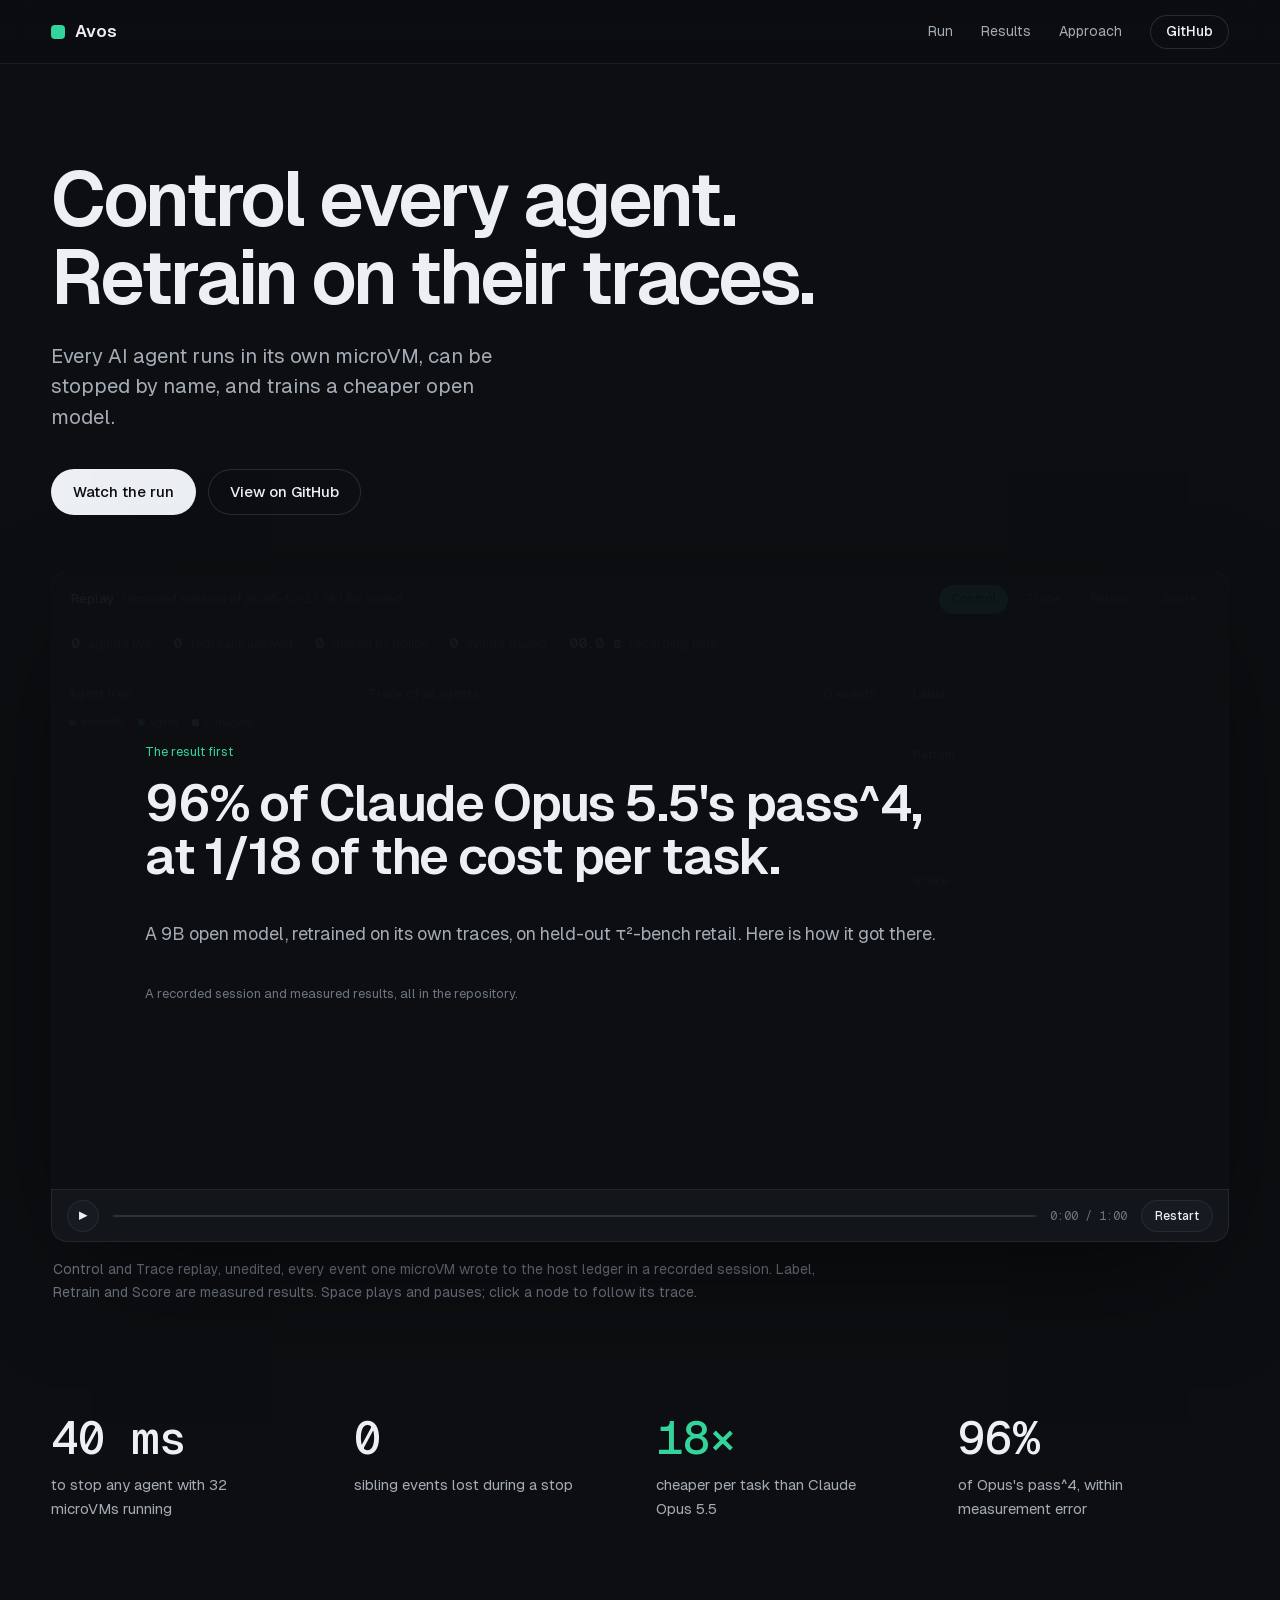
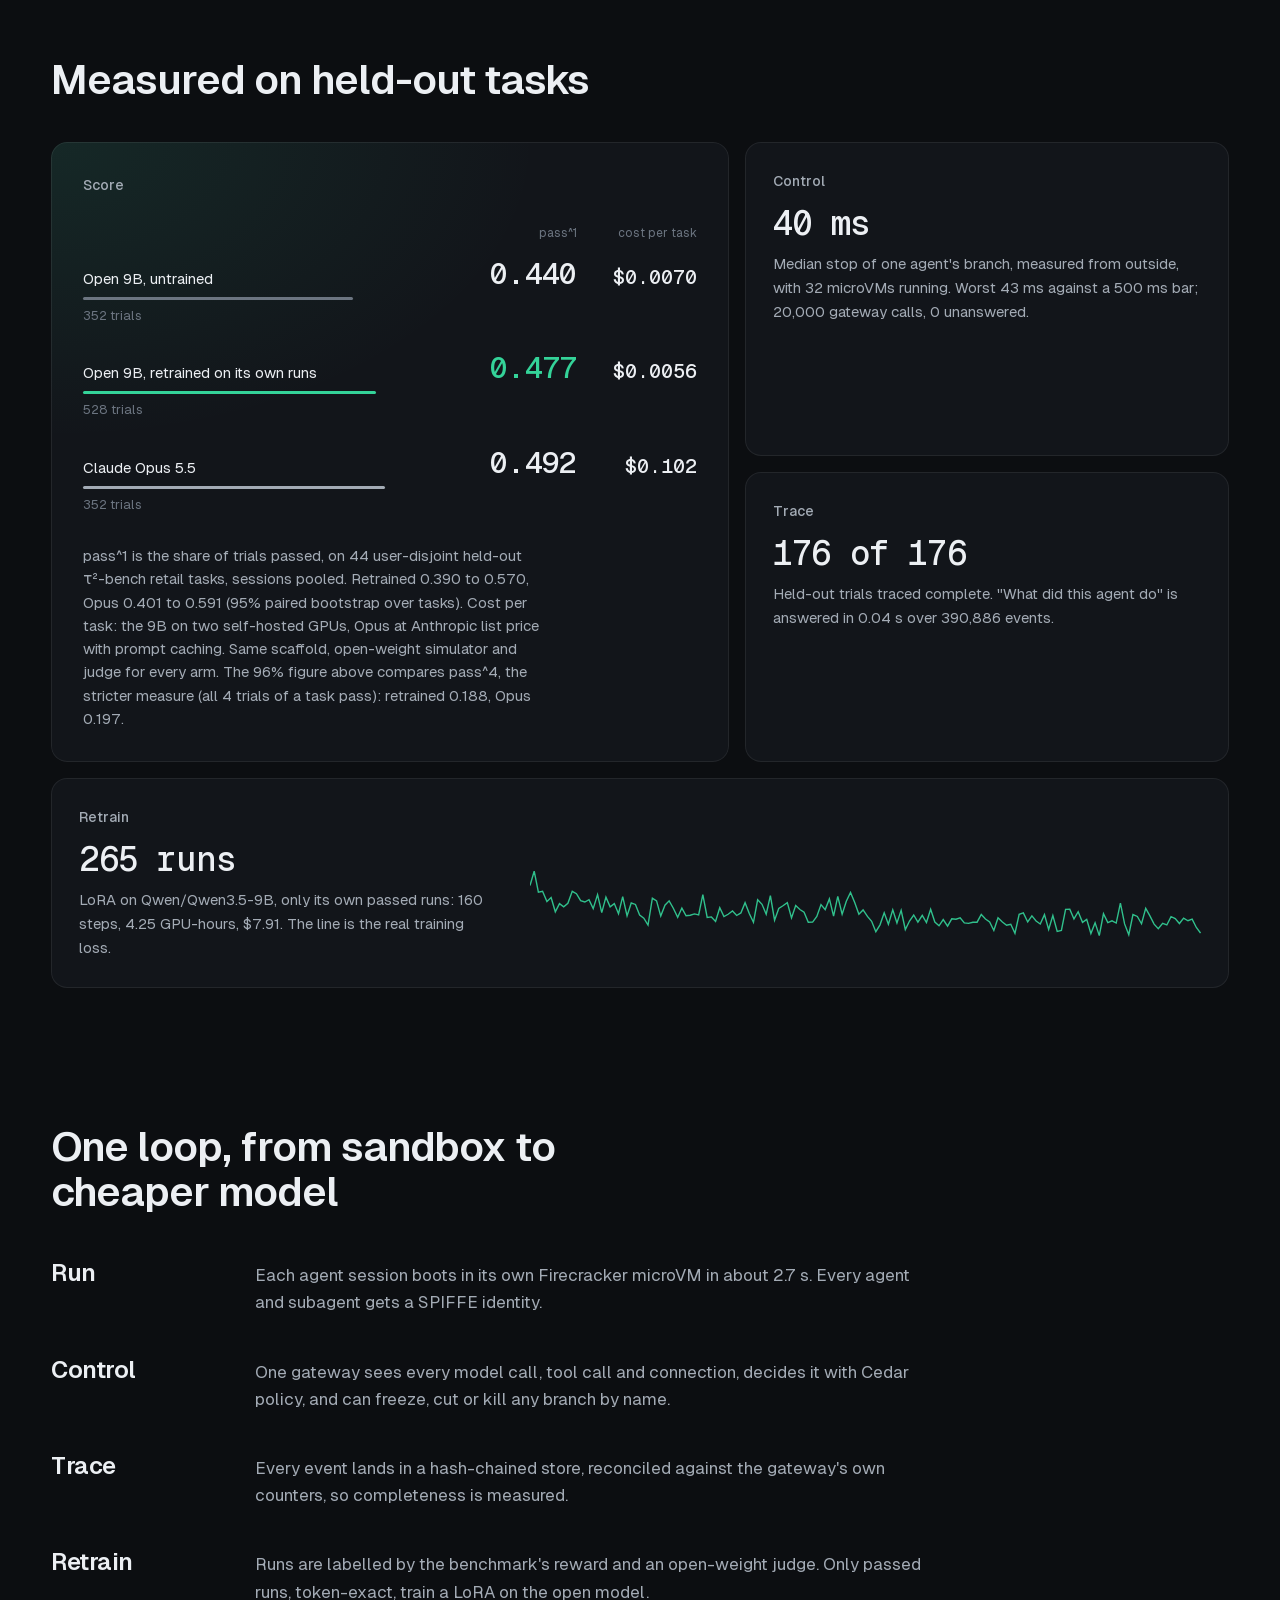
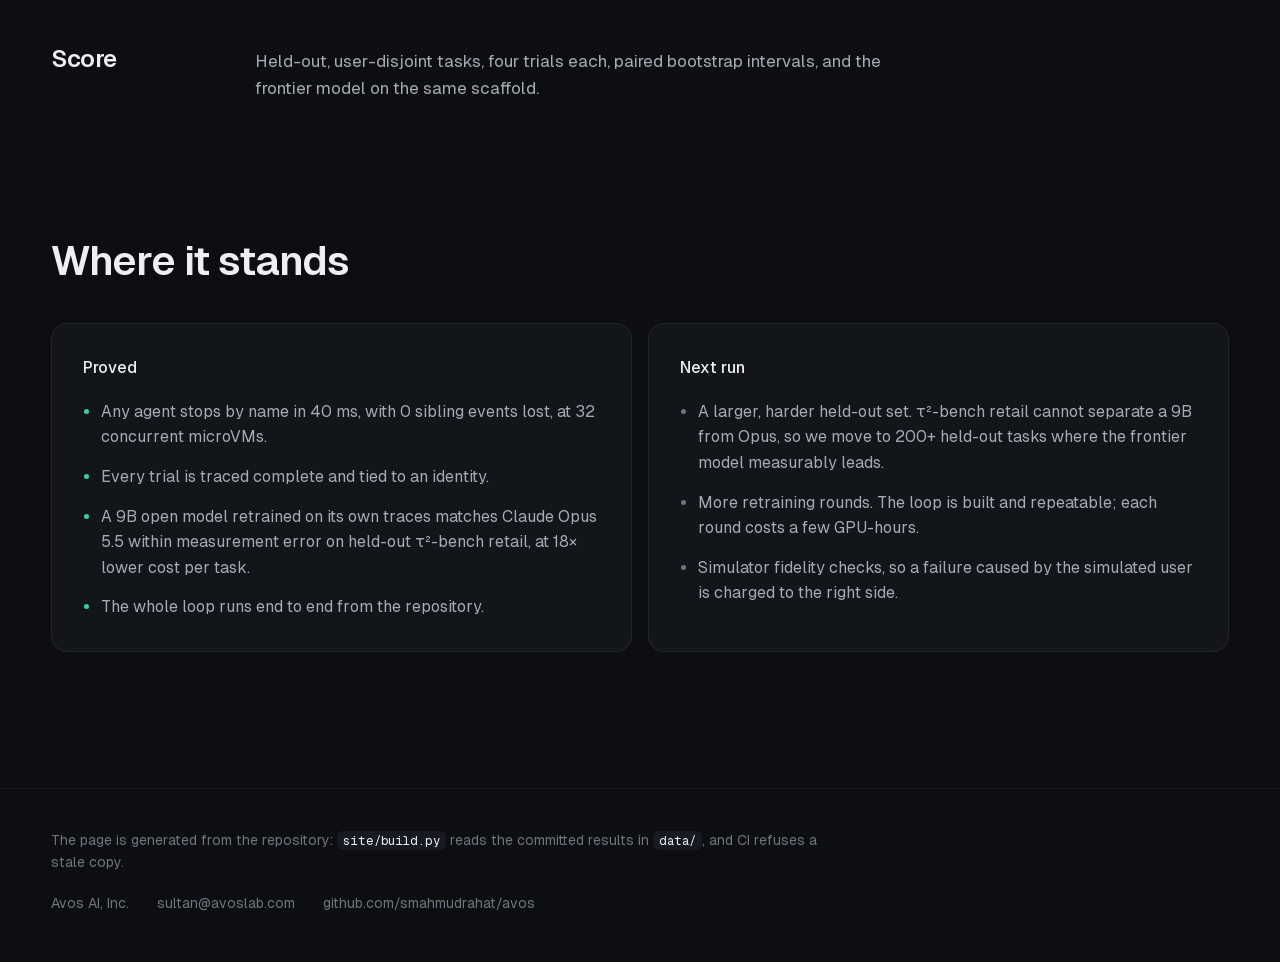
==== commit 63c77f61: "Site: score rows lead with pass^1 and show cost per task beside it" ====
--- a/site/index.html
+++ b/site/index.html
@@ -85,10 +85,11 @@
   ].map(([v, l]) => `<div><dt>${v}</dt><dd>${l}</dd></div>`).join("");
 
   const rows = [["Open 9B, untrained", s.base, "base"], ["Open 9B, retrained on its own runs", s.retrained, "retrained"], ["Claude Opus 5.5", s.opus, "opus"]];
-  document.getElementById("compare").innerHTML = rows.map(([name, a, k]) => `
-    <div class="crow c-${k}"><span class="cname">${name}</span><span class="cval">${f3(a.pass4)}</span>
-      <i style="--w:${a.pass4 / 0.25}"></i><span class="cmeta">pass^1 ${f3(a.pass1)}, $${a.usd_per_task.toFixed(a.usd_per_task < 0.01 ? 4 : 3)} per task, ${a.trials} trials</span></div>`).join("");
-  document.getElementById("fine").textContent = `pass^4 on 44 user-disjoint held-out τ²-bench retail tasks, sessions pooled. Retrained ${ci(s.retrained.pass4_ci95)}, Opus ${ci(s.opus.pass4_ci95)} (95% paired bootstrap over tasks). Ratio ${pct(s.x.value)}, interval ${pct(s.x.ci95[0])} to ${pct(s.x.ci95[1])}; cost ratio ${s.y.value.toFixed(1)}×. Same scaffold, open-weight simulator and judge for every arm.`;
+  const usd = v => `$${v.toFixed(v < 0.01 ? 4 : 3)}`;
+  document.getElementById("compare").innerHTML = `<div class="chead"><span>pass^1</span><span>cost per task</span></div>` + rows.map(([name, a, k]) => `
+    <div class="crow c-${k}"><span class="cname">${name}</span><span class="cval">${f3(a.pass1)}</span><span class="cusd">${usd(a.usd_per_task)}</span>
+      <i style="--w:${a.pass1}"></i><span class="cmeta">${a.trials} trials</span></div>`).join("");
+  document.getElementById("fine").textContent = `pass^1 is the share of trials passed, on 44 user-disjoint held-out τ²-bench retail tasks, sessions pooled. Retrained ${ci(s.retrained.pass1_ci95)}, Opus ${ci(s.opus.pass1_ci95)} (95% paired bootstrap over tasks). Cost per task: the 9B on two self-hosted GPUs, Opus at Anthropic list price with prompt caching. Same scaffold, open-weight simulator and judge for every arm. The ${pct(s.x.value)} figure above compares pass^4, the stricter measure (all 4 trials of a task pass): retrained ${f3(s.retrained.pass4)}, Opus ${f3(s.opus.pass4)}.`;
 
   document.getElementById("t-control").innerHTML = `<h3>Control</h3><b>${c.stop_ms_median} ms</b><p>Median stop of one agent's branch, measured from outside, with ${c.vms_running} microVMs running. Worst ${c.stop_ms_worst} ms against a ${c.bar_ms} ms bar; ${c.gateway_calls.toLocaleString()} gateway calls, ${c.gateway_unanswered} unanswered.</p>`;
   document.getElementById("t-trace").innerHTML = `<h3>Trace</h3><b>${t.complete} of ${t.trials}</b><p>Held-out trials traced complete. "What did this agent do" is answered in ${t.query_s} s over ${t.events_in_store.toLocaleString()} events.</p>`;
--- a/site/style.css
+++ b/site/style.css
@@ -62,8 +62,11 @@
 .tile.wide { grid-column: 1 / -1; display: grid; grid-template-columns: minmax(260px, 1fr) 1.6fr; gap: 32px; align-items: end; }
 .spark { width: 100%; height: 96px; } .spark path { fill: none; stroke: var(--accent); stroke-width: 1.4; vector-effect: non-scaling-stroke; opacity: 0.9; }
 .compare { display: grid; gap: 26px; margin: 28px 0 28px; }
-.crow { display: grid; grid-template-columns: 1fr auto; gap: 6px 16px; align-items: baseline; }
-.cname { font-size: 15px; } .cval { font: 500 30px/1 var(--mono); letter-spacing: -0.02em; }
+.chead { display: grid; grid-template-columns: 1fr 88px 104px; gap: 16px; font-size: 12px; color: var(--fg3); margin-bottom: -12px; }
+.chead span:first-child { grid-column: 2; text-align: right; } .chead span:last-child { text-align: right; }
+.crow { display: grid; grid-template-columns: 1fr 88px 104px; gap: 6px 16px; align-items: baseline; }
+.cname { font-size: 15px; } .cval { font: 500 30px/1 var(--mono); letter-spacing: -0.02em; text-align: right; }
+.cusd { font: 500 20px/1 var(--mono); text-align: right; color: var(--fg); }
 .crow i { grid-column: 1 / -1; height: 3px; border-radius: 999px; width: calc(var(--w) * 100%); background: var(--fg3); transform-origin: left;
   transition: transform 1.2s var(--ease); }
 .c-retrained i { background: var(--accent); } .c-retrained .cval { color: var(--accent); } .c-opus i { background: var(--fg2); }
@@ -192,6 +195,9 @@
   .hero { padding-top: 64px; }
   .results, .approach, .stands { padding-top: 96px; } .figures { padding-top: 80px; }
   .loop li { grid-template-columns: 1fr; gap: 6px; } .split { grid-template-columns: 1fr; }
+  .chead { display: none; } .crow { grid-template-columns: auto 1fr; column-gap: 20px; } .crow .cname { grid-column: 1 / -1; }
+  .cval, .cusd { text-align: left; } .cval::after, .cusd::after { font: 12px var(--sans); color: var(--fg3); letter-spacing: 0; }
+  .cval::after { content: " pass^1"; } .cusd::after { content: " per task"; }
   .p-grid { grid-template-columns: 1fr; } .p-panel { border-right: 0; border-bottom: 1px solid var(--line); }
   .p-counters { flex-wrap: wrap; gap: 10px 18px; } .p-beats { display: none; }
 }
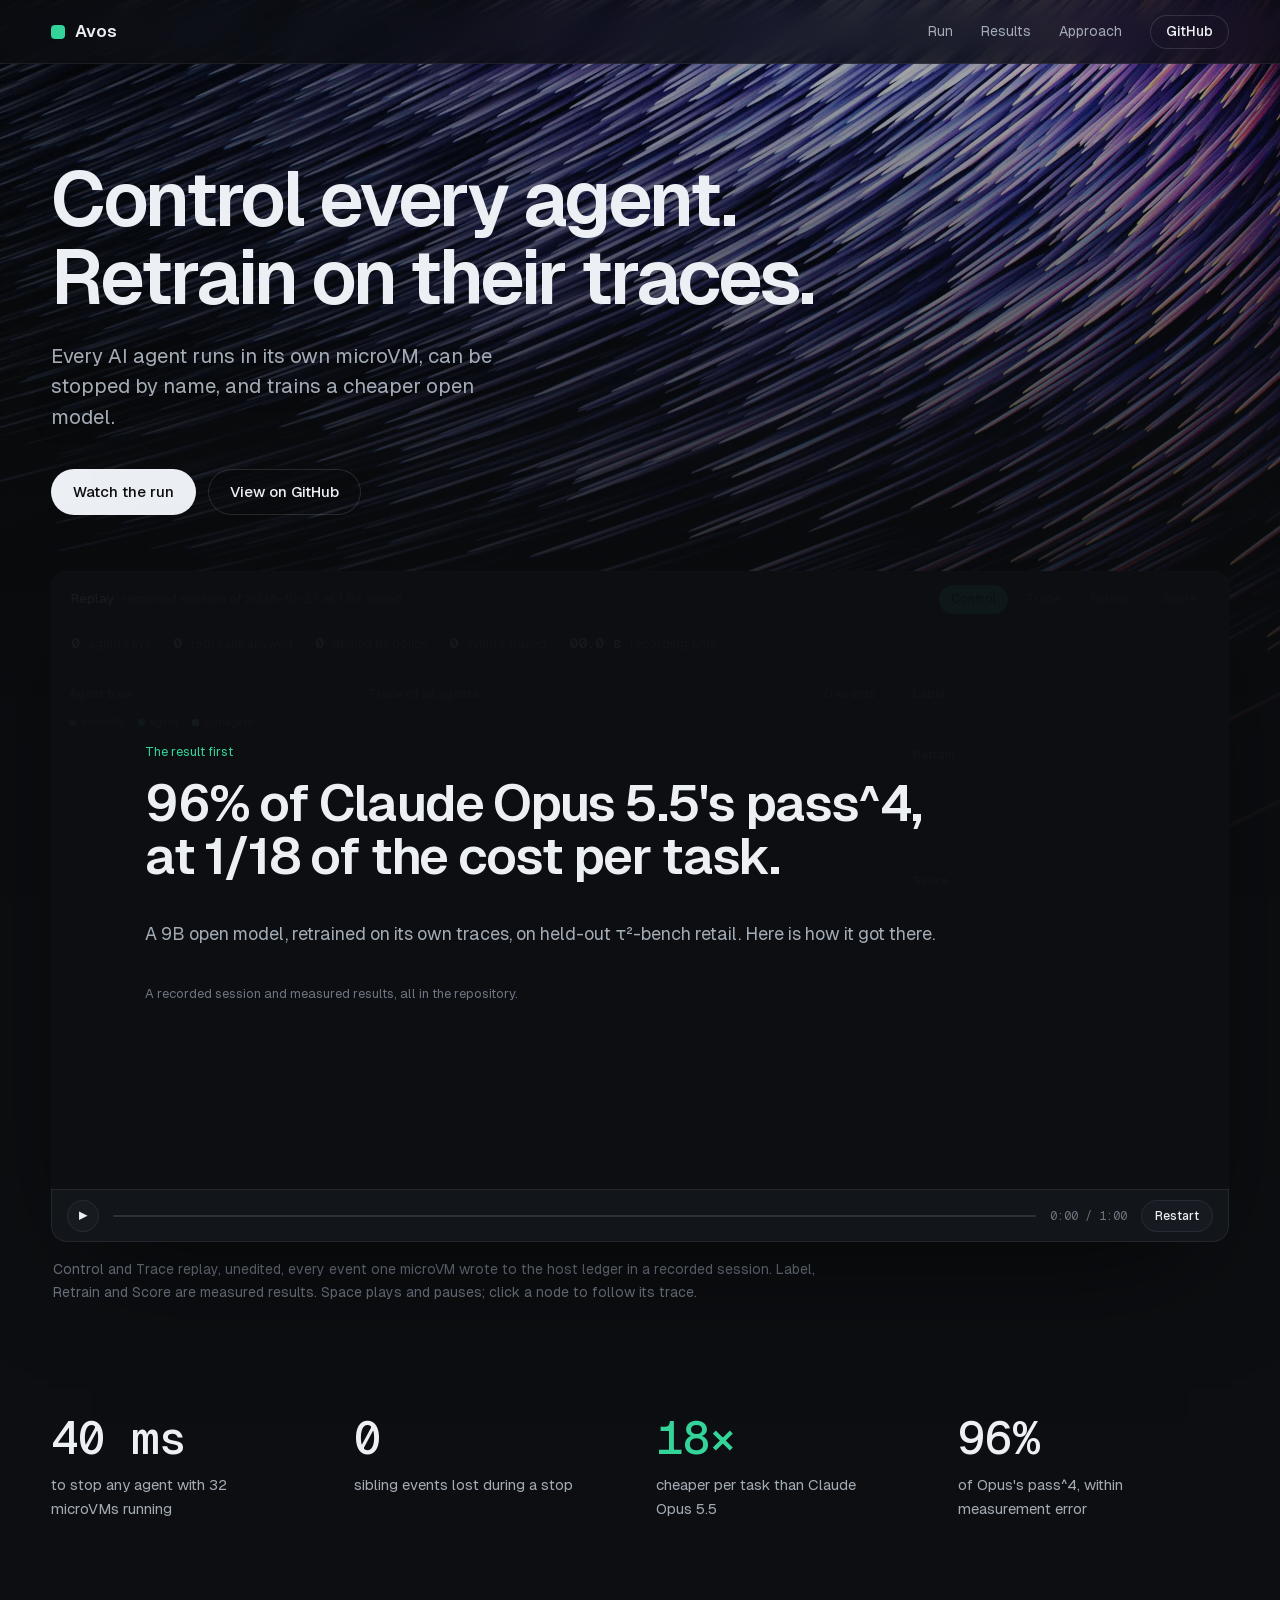
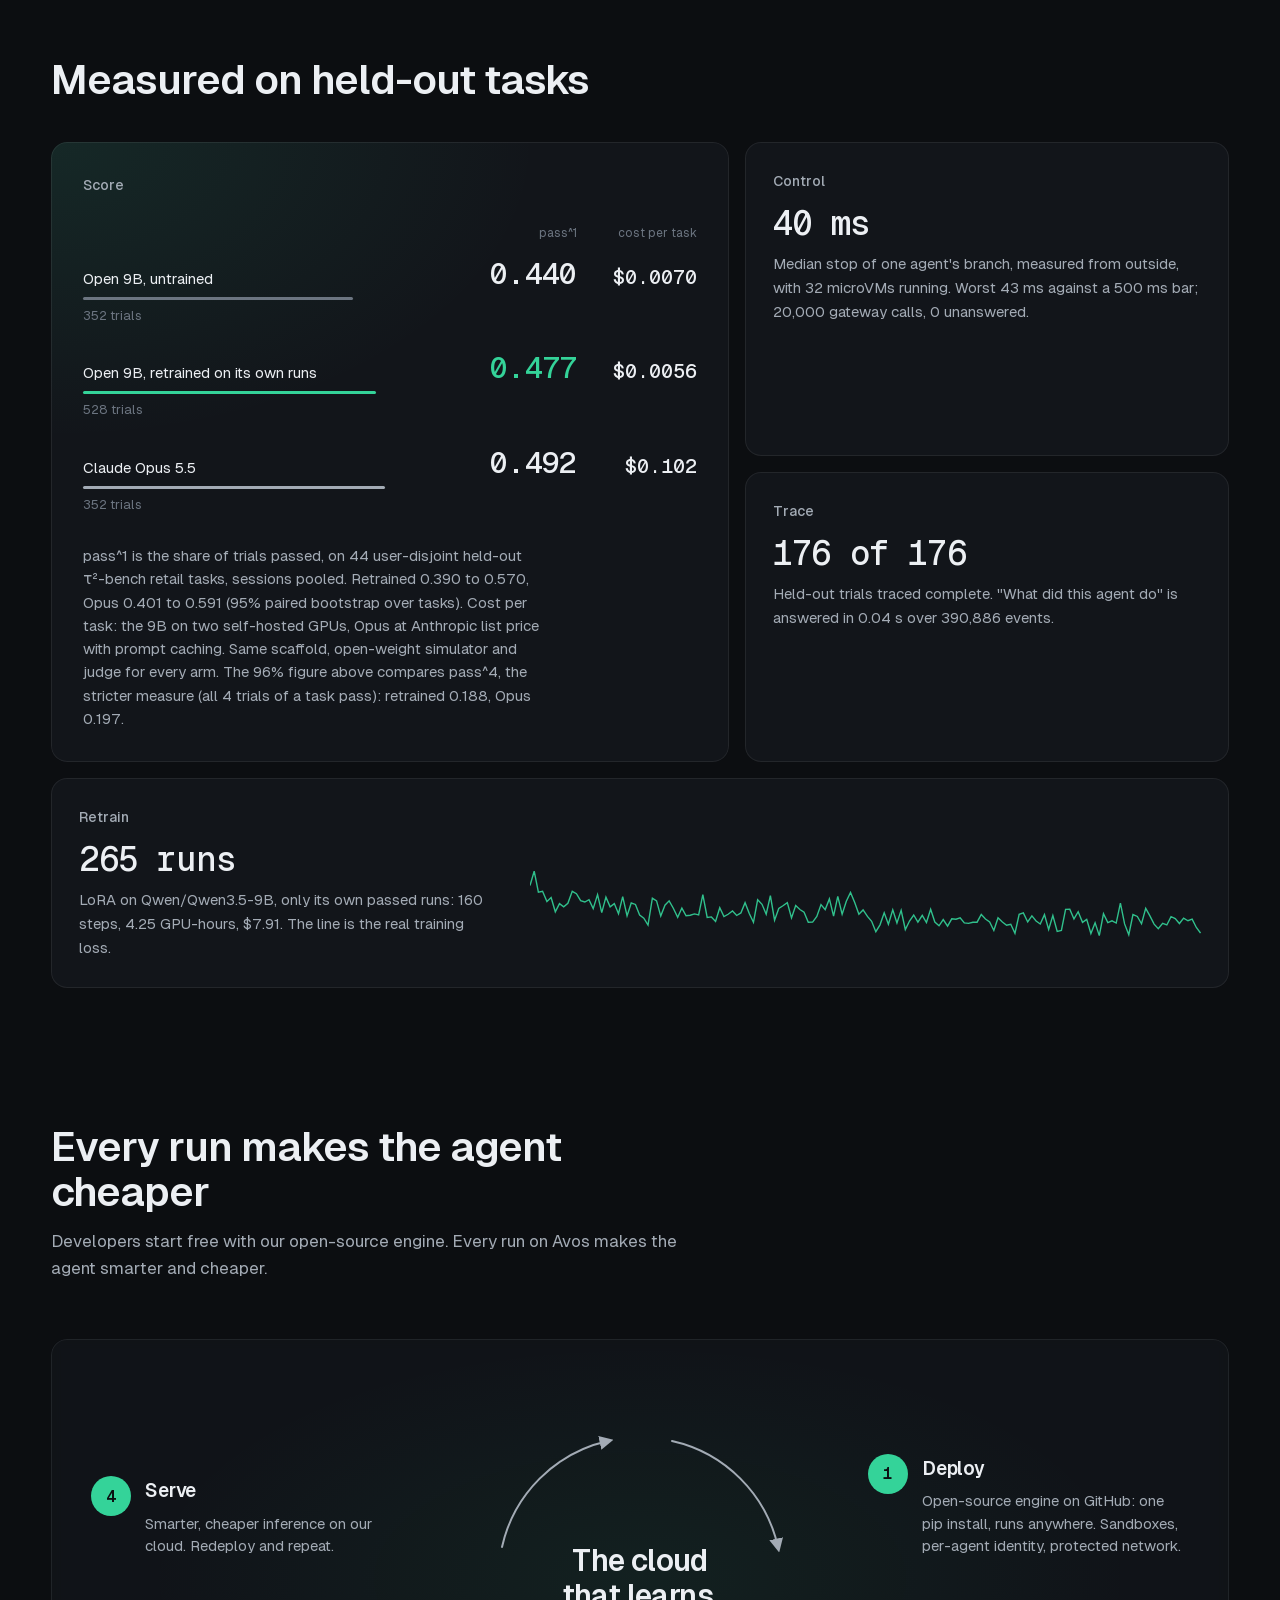
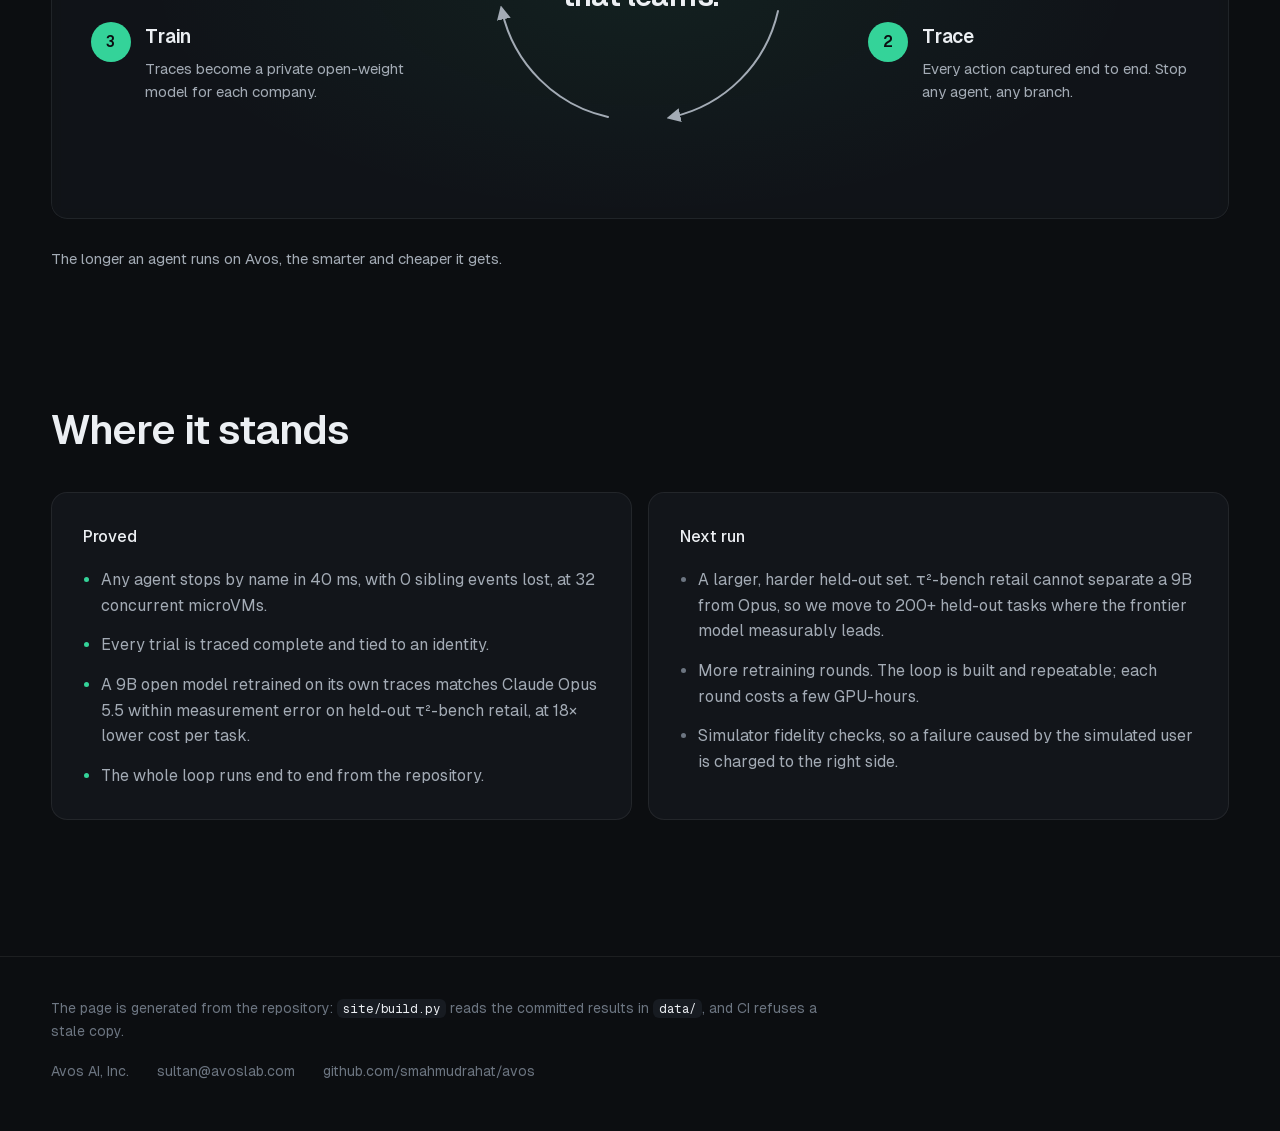
==== commit 24dfcdeb: "Site: approach section becomes the deck's four-step loop" ====
--- a/site/index.html
+++ b/site/index.html
@@ -13,7 +13,7 @@
 <body>
 <header class="nav">
   <a class="brand" href="#top" aria-label="Avos home"><span class="mark" aria-hidden="true"></span>Avos</a>
-  <nav aria-label="Sections"><a href="#run">Run</a><a href="#results">Results</a><a href="#approach">Approach</a>
+  <nav aria-label="Sections"><a href="#run">Run</a><a href="#results">Results</a><a href="#approach">Approach</a><a href="#team" id="nav-team" hidden>Team</a>
     <a class="pill ghost small" href="https://github.com/smahmudrahat/avos">GitHub</a></nav>
 </header>
 
@@ -43,14 +43,25 @@
   </section>
 
   <section id="approach" class="approach reveal">
-    <h2>One loop, from sandbox to cheaper model</h2>
-    <ol class="loop">
-      <li><b>Run</b><p>Each agent session boots in its own Firecracker microVM in about 2.7 s. Every agent and subagent gets a SPIFFE identity.</p></li>
-      <li><b>Control</b><p>One gateway sees every model call, tool call and connection, decides it with Cedar policy, and can freeze, cut or kill any branch by name.</p></li>
-      <li><b>Trace</b><p>Every event lands in a hash-chained store, reconciled against the gateway's own counters, so completeness is measured.</p></li>
-      <li><b>Retrain</b><p>Runs are labelled by the benchmark's reward and an open-weight judge. Only passed runs, token-exact, train a LoRA on the open model.</p></li>
-      <li><b>Score</b><p>Held-out, user-disjoint tasks, four trials each, paired bootstrap intervals, and the frontier model on the same scaffold.</p></li>
-    </ol>
+    <h2>Every run makes the agent cheaper</h2>
+    <p class="sub">Developers start free with our open-source engine. Every run on Avos makes the agent smarter and cheaper.</p>
+    <div class="cycle">
+      <svg class="ring" viewBox="0 0 400 400" aria-hidden="true">
+        <defs><marker id="arrow" viewBox="0 0 10 10" refX="6" refY="5" markerWidth="7" markerHeight="7" orient="auto"><path d="M0 0L10 5L0 10z"/></marker></defs>
+        <path d="M232 62 A140 140 0 0 1 338 168" marker-end="url(#arrow)"/>
+        <path d="M338 232 A140 140 0 0 1 232 338" marker-end="url(#arrow)"/>
+        <path d="M168 338 A140 140 0 0 1 62 232" marker-end="url(#arrow)"/>
+        <path d="M62 168 A140 140 0 0 1 168 62" marker-end="url(#arrow)"/>
+      </svg>
+      <p class="core">The cloud<br>that learns.</p>
+      <ol class="steps4">
+        <li class="s1"><span class="n">1</span><b>Deploy</b><p>Open-source engine on GitHub: one pip install, runs anywhere. Sandboxes, per-agent identity, protected network.</p></li>
+        <li class="s2"><span class="n">2</span><b>Trace</b><p>Every action captured end to end. Stop any agent, any branch.</p></li>
+        <li class="s3"><span class="n">3</span><b>Train</b><p>Traces become a private open-weight model for each company.</p></li>
+        <li class="s4"><span class="n">4</span><b>Serve</b><p>Smarter, cheaper inference on our cloud. Redeploy and repeat.</p></li>
+      </ol>
+    </div>
+    <p class="kicker">The longer an agent runs on Avos, the smarter and cheaper it gets.</p>
   </section>
 
   <section class="stands reveal">
@@ -63,6 +74,11 @@
         <li>Simulator fidelity checks, so a failure caused by the simulated user is charged to the right side.</li>
       </ul></div>
     </div>
+  </section>
+
+  <section id="team" class="team reveal" hidden>
+    <h2>Team</h2>
+    <div class="people" id="people"></div>
   </section>
 </main>
 
@@ -104,6 +120,15 @@
     `The whole loop runs end to end from the repository.`,
   ].map(x => `<li>${x}</li>`).join("");
 
+  // Team details live outside the repository (site/team/ is gitignored); the section shows only where they exist.
+  const team = await fetch("team/team.json").then(r => (r.ok ? r.json() : null)).catch(() => null);
+  if (Array.isArray(team) && team.length) {
+    const esc = x => String(x).replace(/[&<>"']/g, ch => `&#${ch.charCodeAt(0)};`);
+    document.getElementById("people").innerHTML = team.map(m => `<article class="person">
+      <img src="${esc(m.photo)}" alt="${esc(m.name)}" width="400" height="400" loading="lazy">
+      <h3><a href="${esc(m.url)}">${esc(m.name)}</a></h3><ul>${m.lines.map(l => `<li>${esc(l)}</li>`).join("")}</ul></article>`).join("");
+    document.getElementById("team").hidden = false; document.getElementById("nav-team").hidden = false;
+  }
   const io = new IntersectionObserver(es => es.forEach(e => e.isIntersecting && (e.target.classList.add("in"), io.unobserve(e.target))), { threshold: 0.12 });
   document.querySelectorAll(".reveal").forEach(n => io.observe(n));
   mount(document.getElementById("player"));
--- a/site/style.css
+++ b/site/style.css
@@ -11,8 +11,17 @@
 }
 * { box-sizing: border-box; }
 [hidden] { display: none !important; }
-html { scroll-behavior: smooth; scroll-padding-top: 72px; }
-body { margin: 0; background: var(--ink); color: var(--fg); font: 16px/1.6 var(--sans); -webkit-font-smoothing: antialiased; }
+html { scroll-behavior: smooth; scroll-padding-top: 72px; background: var(--ink); }
+body { margin: 0; background: transparent; color: var(--fg); font: 16px/1.6 var(--sans); -webkit-font-smoothing: antialiased; }
+/* Background photo: Vimal S on Unsplash (Unsplash License). A fixed layer, so it does not repaint on scroll; the
+   gradient keeps text above it at body contrast. */
+body::before { content: ""; position: fixed; inset: 0; z-index: -1; pointer-events: none;
+  background:
+    linear-gradient(180deg, rgba(12, 14, 17, 0.3) 0%, rgba(12, 14, 17, 0.66) 45%, rgba(12, 14, 17, 0.94) 85%),
+    image-set(url("img/bg.webp") type("image/webp"), url("img/bg.jpg") type("image/jpeg")) center top / cover no-repeat, var(--ink); }
+@media (max-width: 1200px) { body::before { background:
+    linear-gradient(180deg, rgba(12, 14, 17, 0.55) 0%, rgba(12, 14, 17, 0.75) 40%, rgba(12, 14, 17, 0.95) 80%),
+    image-set(url("img/bg-small.webp") type("image/webp"), url("img/bg-small.jpg") type("image/jpeg")) 70% top / cover no-repeat, var(--ink); } }
 a { color: inherit; text-decoration: none; }
 code { font: 0.88em var(--mono); color: var(--fg); background: var(--raised); padding: 2px 6px; border-radius: 6px; }
 h1, h2, h3 { margin: 0; font-weight: 600; }
@@ -39,7 +48,7 @@
 main > section, footer { max-width: 1280px; margin: 0 auto; padding-left: clamp(20px, 4vw, 56px); padding-right: clamp(20px, 4vw, 56px); }
 .hero { padding-top: 96px; padding-bottom: 56px; }
 .hero h1 { font-size: clamp(42px, 6vw, 80px); line-height: 1.02; letter-spacing: -0.04em; max-width: 16ch; }
-.lede { margin: 24px 0 36px; max-width: 34ch; font-size: clamp(18px, 1.6vw, 21px); line-height: 1.5; color: var(--fg2); }
+.lede { text-shadow: 0 1px 18px rgba(12, 14, 17, 0.9); margin: 24px 0 36px; max-width: 34ch; font-size: clamp(18px, 1.6vw, 21px); line-height: 1.5; color: var(--fg2); }
 .cta { display: flex; gap: 12px; flex-wrap: wrap; }
 
 .run { padding-bottom: 0; }
@@ -78,12 +87,45 @@
 .loop b { font-size: 24px; font-weight: 600; letter-spacing: -0.02em; }
 .loop p { margin: 0; color: var(--fg2); font-size: 17px; max-width: 62ch; }
 
+/* the loop, after slide 4 of the deck */
+.approach h2 { margin-bottom: 14px; }
+.approach .sub { margin: 0 0 56px; max-width: 60ch; color: var(--fg2); font-size: 17px; }
+.cycle { position: relative; display: grid; grid-template-columns: 1fr minmax(280px, 400px) 1fr; grid-template-rows: auto auto;
+  column-gap: 40px; row-gap: 0; align-items: center; padding: 40px; border-radius: 16px;
+  background: radial-gradient(60% 70% at 50% 50%, rgba(52, 211, 153, 0.07), transparent 70%), rgba(18, 21, 26, 0.82);
+  box-shadow: inset 0 0 0 1px var(--line); backdrop-filter: blur(6px); }
+.ring { grid-column: 2; grid-row: 1 / 3; width: 100%; height: auto; }
+.ring path { fill: none; stroke: var(--fg2); stroke-width: 2; stroke-linecap: round; }
+.ring marker path { fill: var(--fg2); stroke: none; }
+.core { grid-column: 2; grid-row: 1 / 3; place-self: center; margin: 0; text-align: center; font-size: clamp(22px, 2.4vw, 30px);
+  font-weight: 600; line-height: 1.15; letter-spacing: -0.02em; }
+.steps4 { display: contents; list-style: none; }
+.steps4 li { display: grid; grid-template-columns: auto 1fr; column-gap: 14px; align-items: baseline; max-width: 340px; }
+.steps4 .n { grid-row: 1 / 3; align-self: start; display: grid; place-items: center; width: 40px; height: 40px; border-radius: 999px;
+  background: var(--accent); color: var(--ink); font: 600 16px var(--mono); }
+.steps4 b { font-size: 19px; font-weight: 600; letter-spacing: -0.01em; }
+.steps4 p { grid-column: 2; margin: 6px 0 0; color: var(--fg2); font-size: 15px; line-height: 1.5; }
+.s1 { grid-column: 3; grid-row: 1; align-self: end; } .s2 { grid-column: 3; grid-row: 2; align-self: start; margin-top: 64px; }
+.s4 { grid-column: 1; grid-row: 1; align-self: end; justify-self: end; } .s3 { grid-column: 1; grid-row: 2; align-self: start; justify-self: end; margin-top: 64px; }
+.s1, .s2 { margin-left: -12px; } .s3, .s4 { margin-right: -12px; }
+.kicker { margin: 28px 0 0; color: var(--fg2); font-size: 15px; }
+
 .split { display: grid; grid-template-columns: 1fr 1fr; gap: 16px; }
 .split > div { background: var(--surface); border-radius: 16px; padding: 32px; box-shadow: inset 0 0 0 1px var(--line); }
 .split h3 { margin-bottom: 18px; font-size: 16px; color: var(--fg); }
 .split ul { margin: 0; padding-left: 18px; display: grid; gap: 14px; color: var(--fg2); }
 .split li::marker { color: var(--fg3); }
 .split > div:first-child li::marker { color: var(--accent); }
+
+.team { padding-top: 136px; }
+.people { display: grid; grid-template-columns: repeat(4, 1fr); gap: 32px; }
+.person img { display: block; width: 100%; height: auto; aspect-ratio: 1; object-fit: cover; border-radius: 16px;
+  filter: grayscale(1) contrast(1.05); transition: filter 0.6s var(--ease); box-shadow: inset 0 0 0 1px var(--line); }
+.person:hover img { filter: none; }
+.person h3 { margin: 20px 0 10px; font-size: 19px; font-weight: 600; color: var(--fg); letter-spacing: -0.015em; }
+.person h3 a { background: linear-gradient(currentColor, currentColor) 0 100% / 0 1px no-repeat; transition: background-size 0.4s var(--ease); }
+.person h3 a:hover { background-size: 100% 1px; }
+.person ul { margin: 0; padding: 0; list-style: none; display: grid; gap: 6px; color: var(--fg2); font-size: 15px; }
 
 footer { margin-top: 136px; padding-top: 40px; padding-bottom: 48px; border-top: 1px solid var(--line); color: var(--fg3); font-size: 14px; }
 footer p { margin: 0 0 18px; max-width: 80ch; }
@@ -186,6 +228,8 @@
 @media (prefers-reduced-motion: reduce) { *, *::before, *::after { animation: none !important; transition: none !important; } html { scroll-behavior: auto; } }
 
 @media (max-width: 1024px) {
+  .cycle { grid-template-columns: 1fr minmax(220px, 300px) 1fr; column-gap: 24px; padding: 28px; }
+  .people { grid-template-columns: repeat(2, 1fr); }
   .figures dl { grid-template-columns: 1fr 1fr; row-gap: 40px; }
   .bento { grid-template-columns: 1fr; } .tile.score { grid-row: auto; } .tile.wide { grid-template-columns: 1fr; }
   .p-grid { grid-template-columns: 1fr 1fr; height: auto; } .p-tree, .p-trace { height: 380px; } .p-right { grid-column: 1 / -1; border-top: 1px solid var(--line); }
@@ -195,6 +239,10 @@
   .hero { padding-top: 64px; }
   .results, .approach, .stands { padding-top: 96px; } .figures { padding-top: 80px; }
   .loop li { grid-template-columns: 1fr; gap: 6px; } .split { grid-template-columns: 1fr; }
+  .people { grid-template-columns: 1fr; gap: 48px; } .person img { max-width: 320px; } .team { padding-top: 96px; }
+  .cycle { grid-template-columns: 1fr; grid-template-rows: none; padding: 28px 22px; row-gap: 26px; }
+  .ring, .core { display: none; } .steps4 { display: grid; gap: 26px; padding: 0; margin: 0; }
+  .s1, .s2, .s3, .s4 { grid-column: auto; grid-row: auto; margin: 0; justify-self: start; align-self: start; max-width: none; }
   .chead { display: none; } .crow { grid-template-columns: auto 1fr; column-gap: 20px; } .crow .cname { grid-column: 1 / -1; }
   .cval, .cusd { text-align: left; } .cval::after, .cusd::after { font: 12px var(--sans); color: var(--fg3); letter-spacing: 0; }
   .cval::after { content: " pass^1"; } .cusd::after { content: " per task"; }
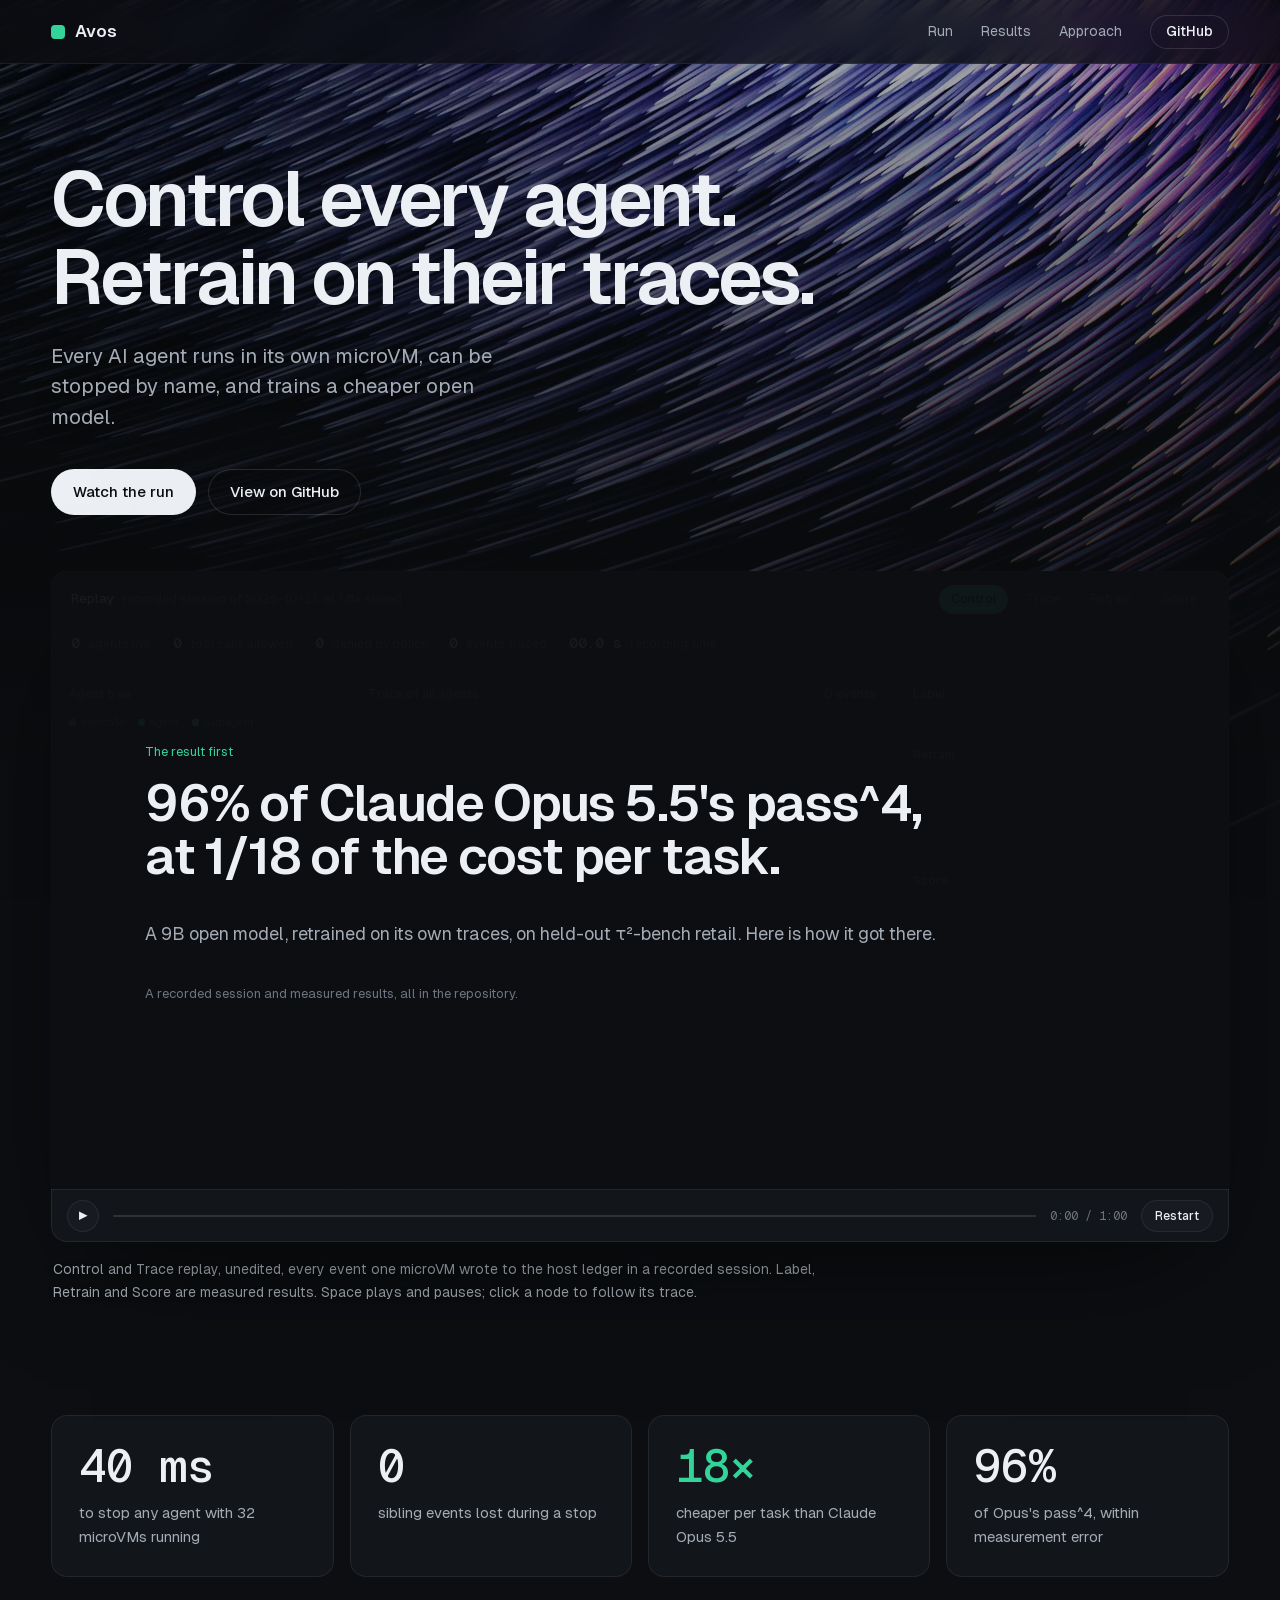
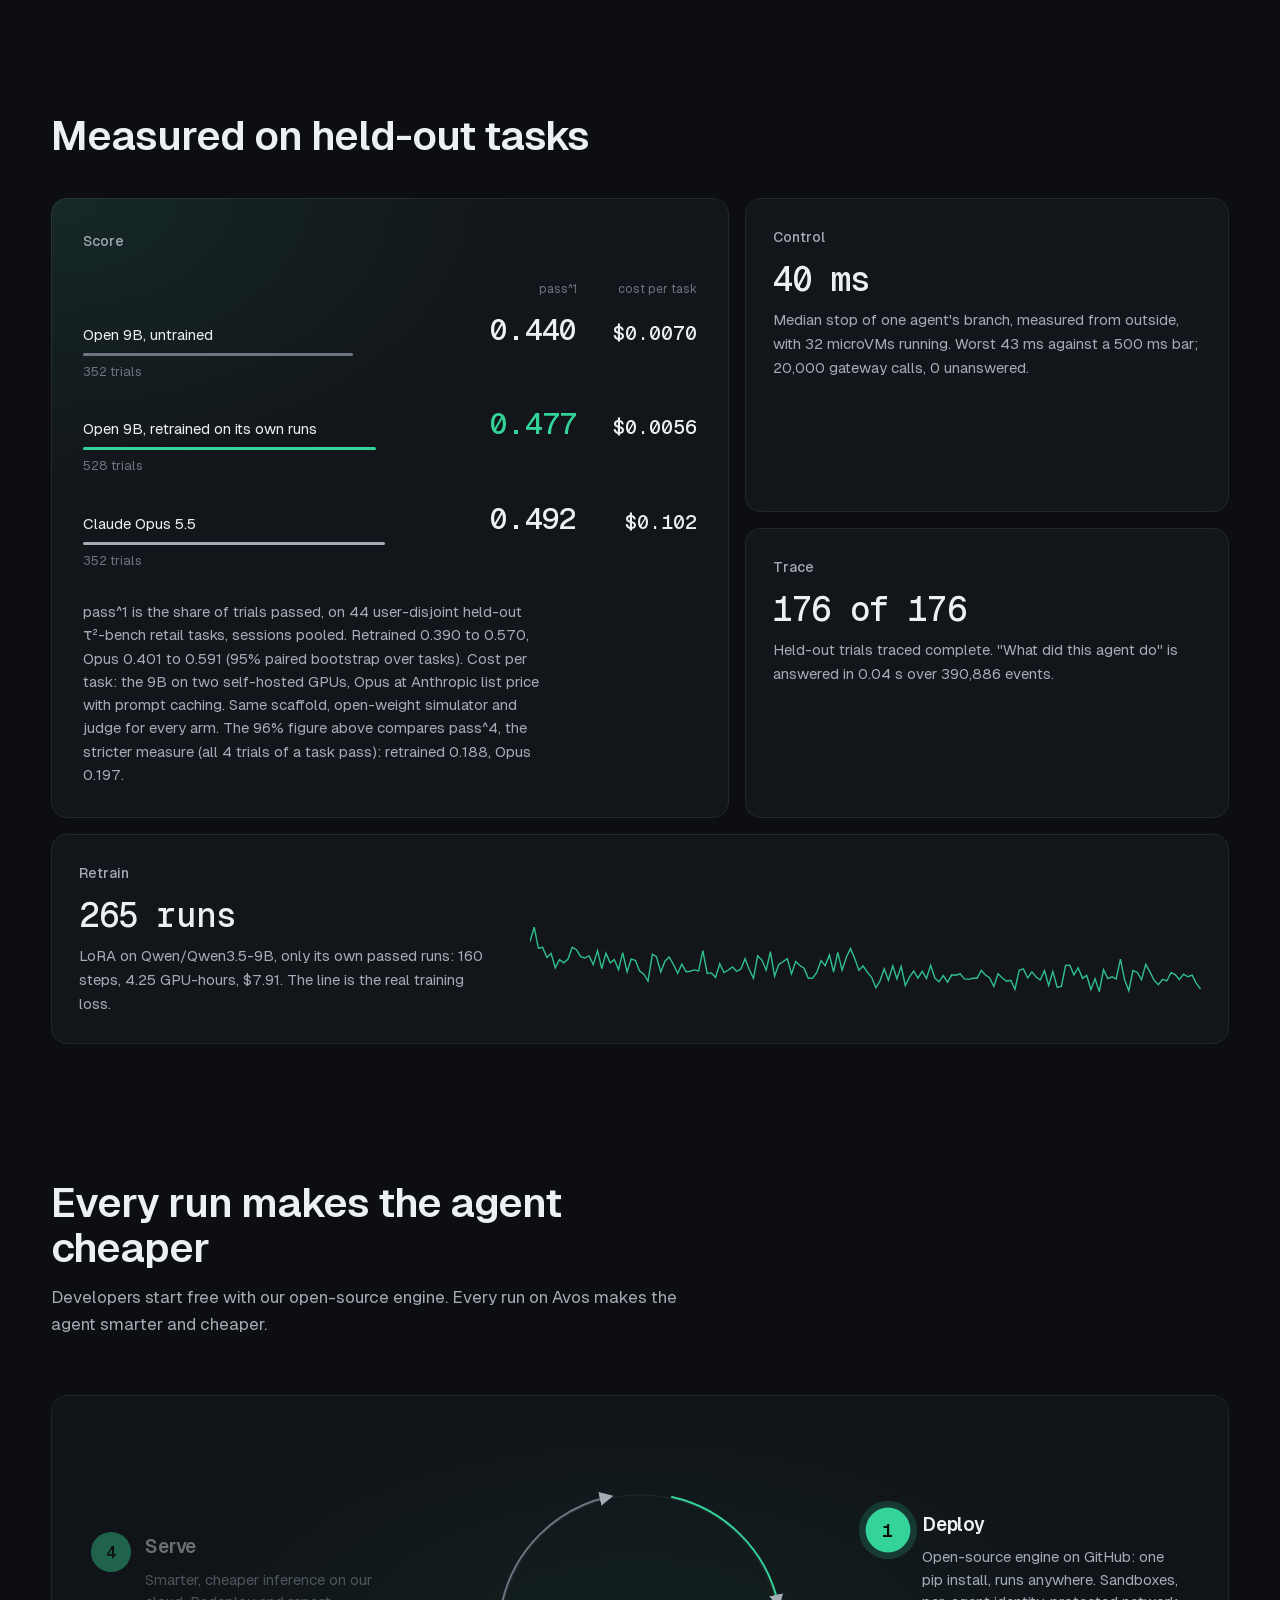
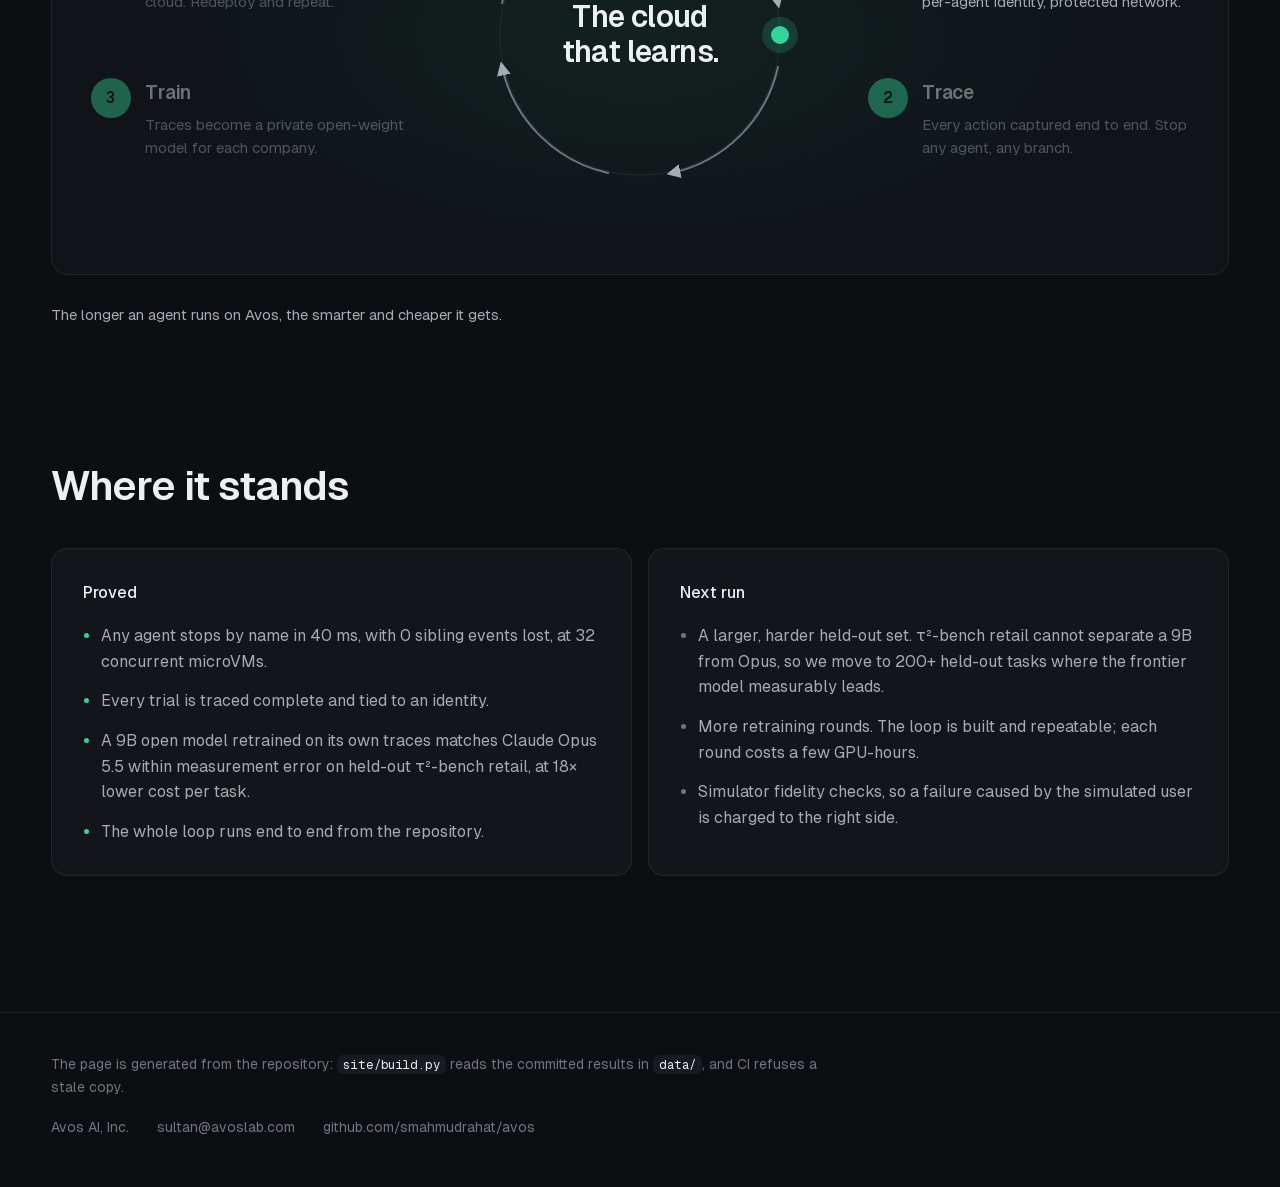
==== commit e25114e5: "Site: animate the loop step by step" ====
--- a/site/index.html
+++ b/site/index.html
@@ -52,6 +52,8 @@
         <path d="M338 232 A140 140 0 0 1 232 338" marker-end="url(#arrow)"/>
         <path d="M168 338 A140 140 0 0 1 62 232" marker-end="url(#arrow)"/>
         <path d="M62 168 A140 140 0 0 1 168 62" marker-end="url(#arrow)"/>
+        <circle class="track" cx="200" cy="200" r="140"/>
+        <g class="runner"><circle cx="200" cy="60" r="9"/><circle class="halo" cx="200" cy="60" r="18"/></g>
       </svg>
       <p class="core">The cloud<br>that learns.</p>
       <ol class="steps4">
@@ -129,6 +131,25 @@
       <h3><a href="${esc(m.url)}">${esc(m.name)}</a></h3><ul>${m.lines.map(l => `<li>${esc(l)}</li>`).join("")}</ul></article>`).join("");
     document.getElementById("team").hidden = false; document.getElementById("nav-team").hidden = false;
   }
+  // The loop steps 1 -> 2 -> 3 -> 4: the dot moves a quarter turn to the next step, whose arc and text light up.
+  (() => {
+    const cyc = document.querySelector(".cycle"); if (!cyc) return;
+    const arcs = cyc.querySelectorAll(".ring > path"), steps = cyc.querySelectorAll(".steps4 li"), runner = cyc.querySelector(".runner");
+    if (matchMedia("(prefers-reduced-motion: reduce)").matches) return;
+    let k = -1, turns = 0, timer = null;
+    const go = () => {
+      k = (k + 1) % 4; turns += 1;
+      cyc.classList.add("live");
+      arcs.forEach((a, i) => a.classList.toggle("on", i === k));
+      steps.forEach((s, i) => s.classList.toggle("on", i === k));
+      runner.style.transform = `rotate(${turns * 90}deg)`;
+    };
+    new IntersectionObserver(([e]) => {
+      if (e.isIntersecting && !timer) { go(); timer = setInterval(go, 2400); }
+      if (!e.isIntersecting && timer) { clearInterval(timer); timer = null; }
+    }, { threshold: 0.35 }).observe(cyc);
+  })();
+
   const io = new IntersectionObserver(es => es.forEach(e => e.isIntersecting && (e.target.classList.add("in"), io.unobserve(e.target))), { threshold: 0.12 });
   document.querySelectorAll(".reveal").forEach(n => io.observe(n));
   mount(document.getElementById("player"));
--- a/site/style.css
+++ b/site/style.css
@@ -52,10 +52,11 @@
 .cta { display: flex; gap: 12px; flex-wrap: wrap; }
 
 .run { padding-bottom: 0; }
-.caption { margin: 16px 2px 0; max-width: 80ch; color: var(--fg3); font-size: 14px; }
+.caption { margin: 16px 2px 0; max-width: 80ch; color: var(--fg2); font-size: 14px; text-shadow: 0 1px 12px rgba(12, 14, 17, 0.95), 0 0 2px rgba(12, 14, 17, 0.9); }
 
 .figures { padding-top: 112px; }
-.figures dl { margin: 0; display: grid; grid-template-columns: repeat(4, 1fr); gap: 32px; }
+.figures dl { margin: 0; display: grid; grid-template-columns: repeat(4, 1fr); gap: 16px; }
+.figures dl > div { background: var(--surface); border-radius: 16px; padding: 28px; box-shadow: inset 0 0 0 1px var(--line); }
 .figures dt { font: 500 clamp(34px, 3.6vw, 52px)/1 var(--mono); letter-spacing: -0.03em; }
 .figures dd { margin: 12px 0 0; color: var(--fg2); font-size: 15px; max-width: 22ch; }
 .figures div:nth-child(3) dt { color: var(--accent); }
@@ -95,8 +96,18 @@
   background: radial-gradient(60% 70% at 50% 50%, rgba(52, 211, 153, 0.07), transparent 70%), rgba(18, 21, 26, 0.82);
   box-shadow: inset 0 0 0 1px var(--line); backdrop-filter: blur(6px); }
 .ring { grid-column: 2; grid-row: 1 / 3; width: 100%; height: auto; }
-.ring path { fill: none; stroke: var(--fg2); stroke-width: 2; stroke-linecap: round; }
+.ring > path { fill: none; stroke: var(--fg2); stroke-width: 2; stroke-linecap: round; }
 .ring marker path { fill: var(--fg2); stroke: none; }
+.ring .track { fill: none; stroke: var(--line); stroke-width: 1; }
+.ring .runner { transform-origin: 200px 200px; transform-box: view-box; transition: transform 1.1s var(--ease); }
+.ring .runner circle { fill: var(--accent); stroke: none; } .ring .runner .halo { fill: rgba(52, 211, 153, 0.18); }
+.cycle.live .ring > path { stroke: var(--fg3); transition: stroke 0.6s; }
+.cycle.live .ring > path.on { stroke: var(--accent); stroke-dasharray: 230; stroke-dashoffset: 230; animation: draw 1.1s var(--ease) forwards; }
+.cycle.live .steps4 li { opacity: 0.42; transition: opacity 0.6s var(--ease); }
+.cycle.live .steps4 li.on { opacity: 1; }
+.steps4 .n { transition: transform 0.6s var(--ease), box-shadow 0.6s; }
+.cycle.live .steps4 li.on .n { transform: scale(1.12); box-shadow: 0 0 0 6px rgba(52, 211, 153, 0.18); }
+@keyframes draw { to { stroke-dashoffset: 0; } }
 .core { grid-column: 2; grid-row: 1 / 3; place-self: center; margin: 0; text-align: center; font-size: clamp(22px, 2.4vw, 30px);
   font-weight: 600; line-height: 1.15; letter-spacing: -0.02em; }
 .steps4 { display: contents; list-style: none; }
@@ -230,7 +241,7 @@
 @media (max-width: 1024px) {
   .cycle { grid-template-columns: 1fr minmax(220px, 300px) 1fr; column-gap: 24px; padding: 28px; }
   .people { grid-template-columns: repeat(2, 1fr); }
-  .figures dl { grid-template-columns: 1fr 1fr; row-gap: 40px; }
+  .figures dl { grid-template-columns: 1fr 1fr; }
   .bento { grid-template-columns: 1fr; } .tile.score { grid-row: auto; } .tile.wide { grid-template-columns: 1fr; }
   .p-grid { grid-template-columns: 1fr 1fr; height: auto; } .p-tree, .p-trace { height: 380px; } .p-right { grid-column: 1 / -1; border-top: 1px solid var(--line); }
 }
@@ -243,6 +254,7 @@
   .cycle { grid-template-columns: 1fr; grid-template-rows: none; padding: 28px 22px; row-gap: 26px; }
   .ring, .core { display: none; } .steps4 { display: grid; gap: 26px; padding: 0; margin: 0; }
   .s1, .s2, .s3, .s4 { grid-column: auto; grid-row: auto; margin: 0; justify-self: start; align-self: start; max-width: none; }
+  .figures dl > div { padding: 20px; } .figures dd { font-size: 14px; }
   .chead { display: none; } .crow { grid-template-columns: auto 1fr; column-gap: 20px; } .crow .cname { grid-column: 1 / -1; }
   .cval, .cusd { text-align: left; } .cval::after, .cusd::after { font: 12px var(--sans); color: var(--fg3); letter-spacing: 0; }
   .cval::after { content: " pass^1"; } .cusd::after { content: " per task"; }
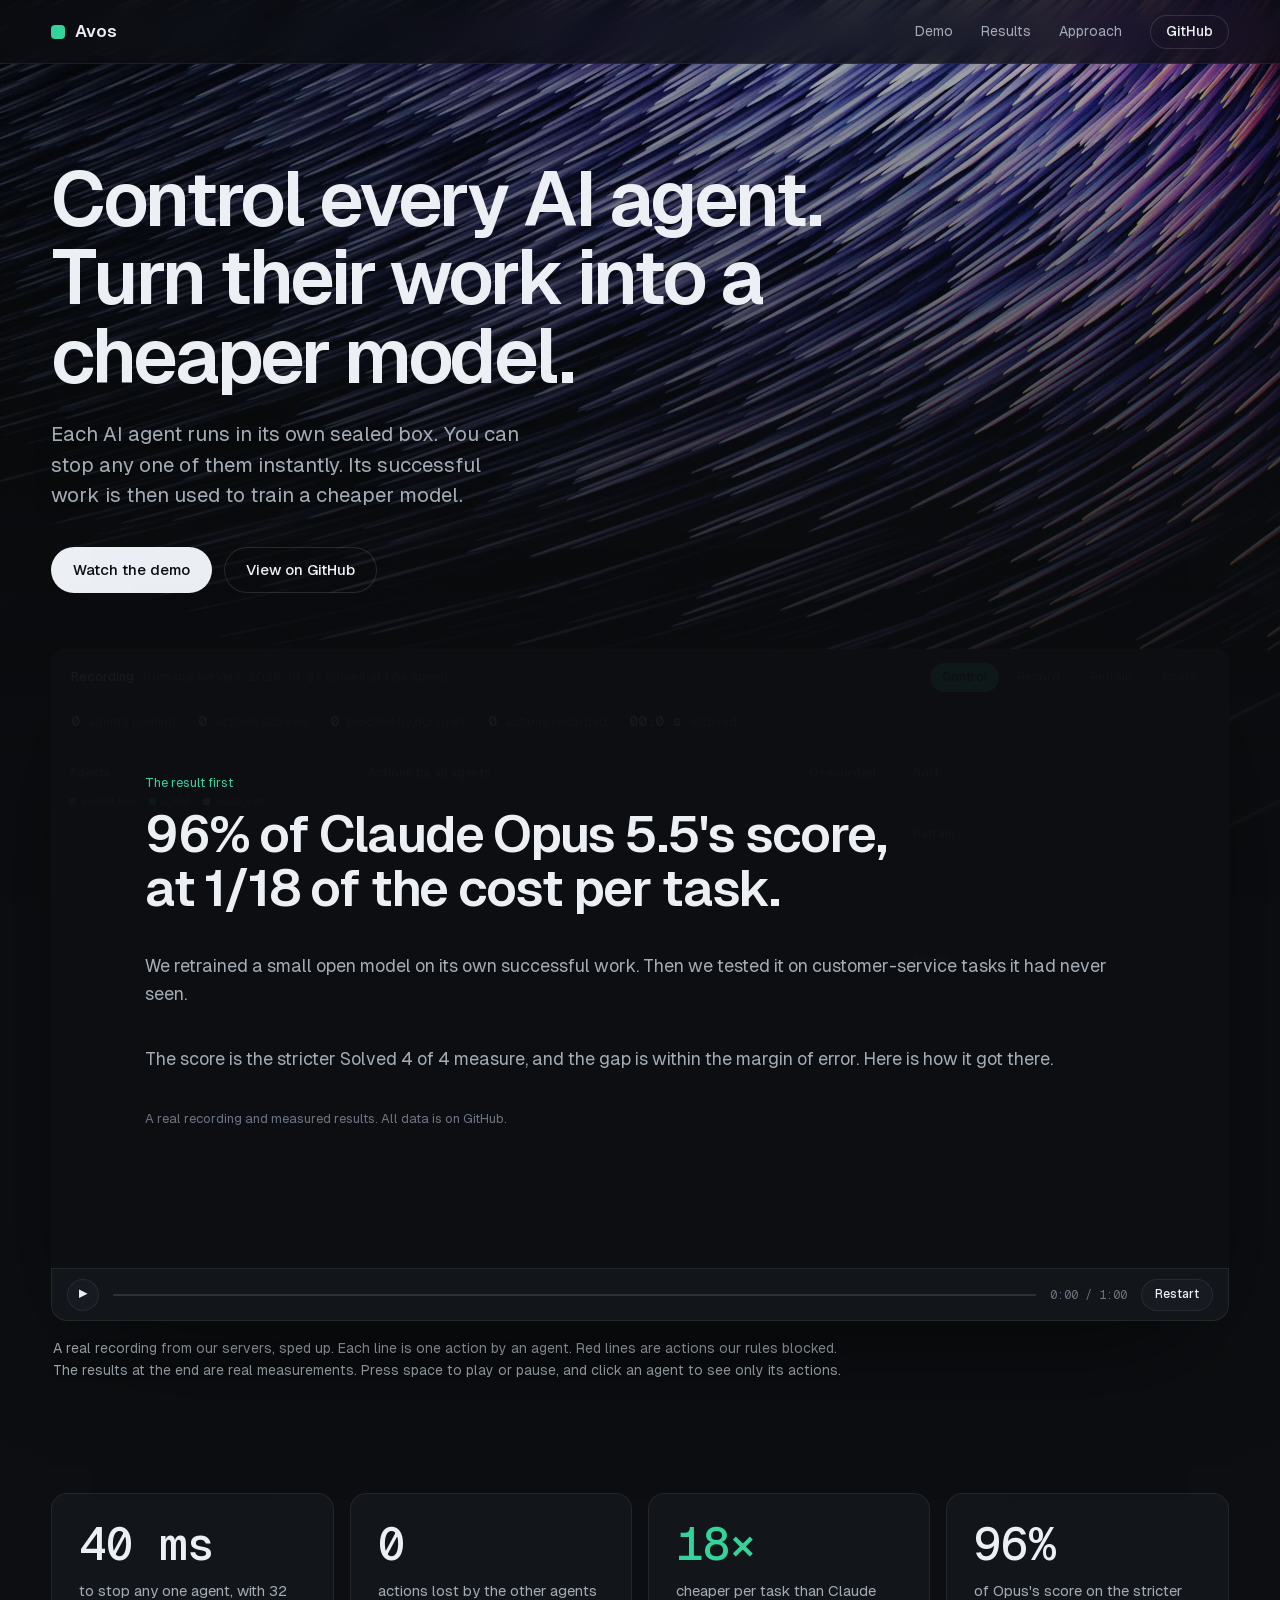
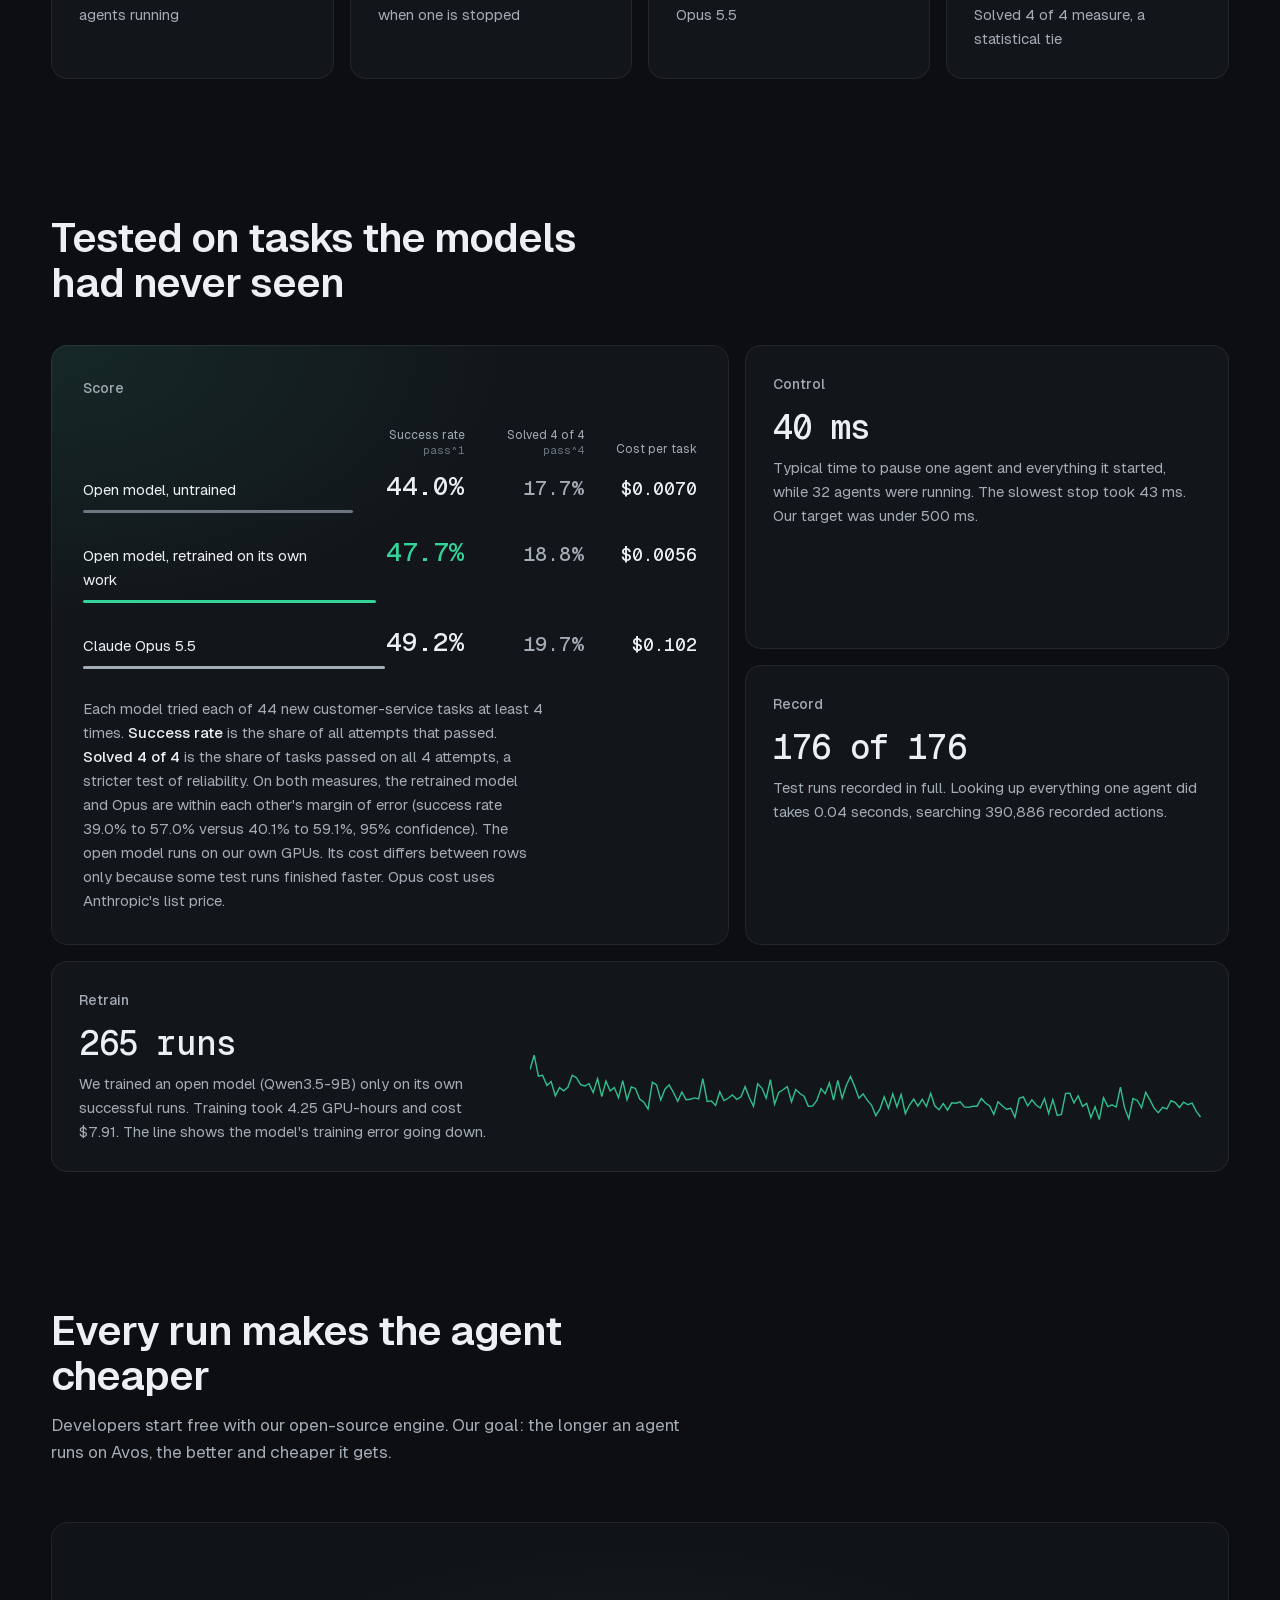
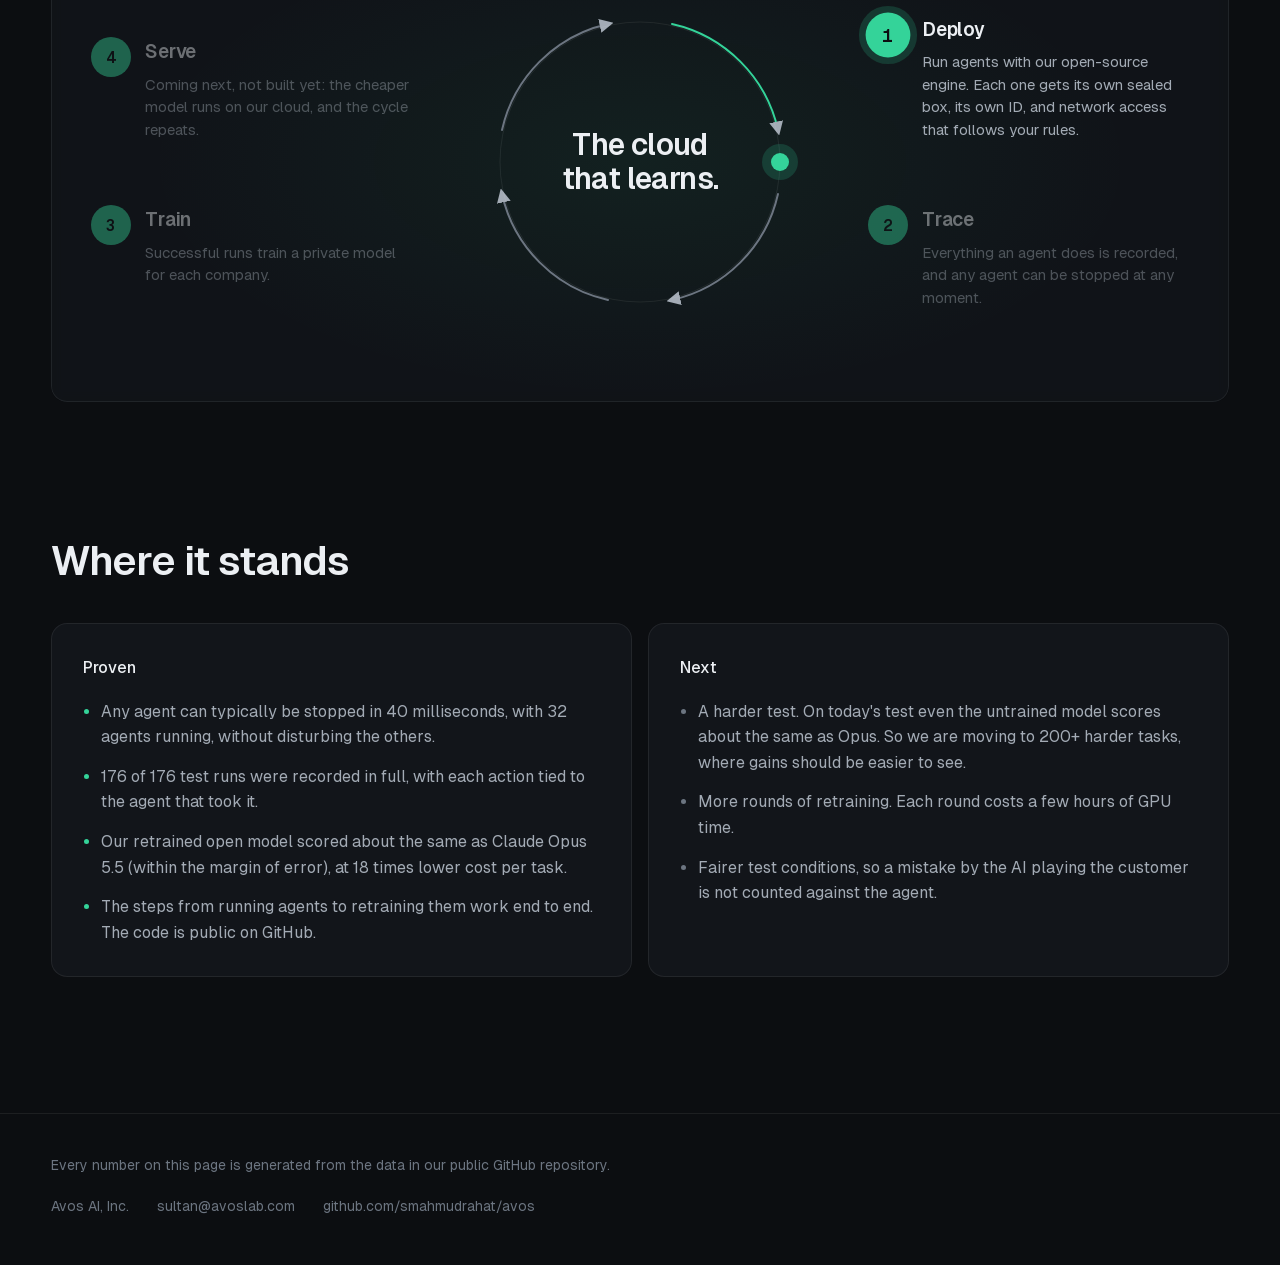
==== commit 3f6c574a: "Site: plain-language copy for non-technical readers; show pass^1 and pass^4 side by side" ====
--- a/site/index.html
+++ b/site/index.html
@@ -3,8 +3,8 @@
 <head>
   <meta charset="utf-8">
   <meta name="viewport" content="width=device-width, initial-scale=1">
-  <title>Avos: control every agent, retrain on their traces</title>
-  <meta name="description" content="Open-source agent cloud. Every AI agent runs in its own microVM, can be stopped by name, and its passed runs train a cheaper open model: 18x cheaper than Claude Opus 5.5 at a statistically indistinguishable score on held-out τ²-bench retail.">
+  <title>Avos: control AI agents and retrain them on their work</title>
+  <meta name="description" content="Avos runs every AI agent in its own sealed box, can stop any one of them instantly, and uses their successful work to train a smaller model. On our test it scored about the same as Claude Opus 5.5, at about 18 times lower cost per task.">
   <meta name="theme-color" content="#0c0e11">
   <link rel="icon" href="data:image/svg+xml,%3Csvg xmlns=%22http://www.w3.org/2000/svg%22 viewBox=%220 0 16 16%22%3E%3Crect width=%2216%22 height=%2216%22 rx=%223%22 fill=%22%2334d399%22/%3E%3C/svg%3E">
   <link rel="preload" href="fonts/Geist-Variable.woff2" as="font" type="font/woff2" crossorigin>
@@ -13,27 +13,27 @@
 <body>
 <header class="nav">
   <a class="brand" href="#top" aria-label="Avos home"><span class="mark" aria-hidden="true"></span>Avos</a>
-  <nav aria-label="Sections"><a href="#run">Run</a><a href="#results">Results</a><a href="#approach">Approach</a><a href="#team" id="nav-team" hidden>Team</a>
+  <nav aria-label="Sections"><a href="#run">Demo</a><a href="#results">Results</a><a href="#approach">Approach</a><a href="#team" id="nav-team" hidden>Team</a>
     <a class="pill ghost small" href="https://github.com/smahmudrahat/avos">GitHub</a></nav>
 </header>
 
 <main id="top">
   <section class="hero reveal">
-    <h1>Control every agent.<br>Retrain on their traces.</h1>
-    <p class="lede">Every AI agent runs in its own microVM, can be stopped by name, and trains a cheaper open model.</p>
-    <div class="cta"><a class="pill" href="#run">Watch the run</a><a class="pill ghost" href="https://github.com/smahmudrahat/avos">View on GitHub</a></div>
+    <h1>Control every AI agent.<br>Turn their work into a cheaper model.</h1>
+    <p class="lede">Each AI agent runs in its own sealed box. You can stop any one of them instantly. Its successful work is then used to train a cheaper model.</p>
+    <div class="cta"><a class="pill" href="#run">Watch the demo</a><a class="pill ghost" href="https://github.com/smahmudrahat/avos">View on GitHub</a></div>
   </section>
 
   <section id="run" class="run reveal">
     <div id="player"></div>
-    <p class="caption">Control and Trace replay, unedited, every event one microVM wrote to the host ledger in a recorded session.
-      Label, Retrain and Score are measured results. Space plays and pauses; click a node to follow its trace.</p>
+    <p class="caption">A real recording from our servers, sped up. Each line is one action by an agent. Red lines are actions our rules blocked.
+      The results at the end are real measurements. Press space to play or pause, and click an agent to see only its actions.</p>
   </section>
 
   <section class="figures reveal" aria-label="Headline numbers"><dl id="figures"></dl></section>
 
   <section id="results" class="results reveal">
-    <h2>Measured on held-out tasks</h2>
+    <h2>Tested on tasks the models had never seen</h2>
     <div class="bento">
       <article class="tile score"><h3>Score</h3><div class="compare" id="compare"></div><p class="fine" id="fine"></p></article>
       <article class="tile" id="t-control"></article>
@@ -44,7 +44,7 @@
 
   <section id="approach" class="approach reveal">
     <h2>Every run makes the agent cheaper</h2>
-    <p class="sub">Developers start free with our open-source engine. Every run on Avos makes the agent smarter and cheaper.</p>
+    <p class="sub">Developers start free with our open-source engine. Our goal: the longer an agent runs on Avos, the better and cheaper it gets.</p>
     <div class="cycle">
       <svg class="ring" viewBox="0 0 400 400" aria-hidden="true">
         <defs><marker id="arrow" viewBox="0 0 10 10" refX="6" refY="5" markerWidth="7" markerHeight="7" orient="auto"><path d="M0 0L10 5L0 10z"/></marker></defs>
@@ -57,23 +57,22 @@
       </svg>
       <p class="core">The cloud<br>that learns.</p>
       <ol class="steps4">
-        <li class="s1"><span class="n">1</span><b>Deploy</b><p>Open-source engine on GitHub: one pip install, runs anywhere. Sandboxes, per-agent identity, protected network.</p></li>
-        <li class="s2"><span class="n">2</span><b>Trace</b><p>Every action captured end to end. Stop any agent, any branch.</p></li>
-        <li class="s3"><span class="n">3</span><b>Train</b><p>Traces become a private open-weight model for each company.</p></li>
-        <li class="s4"><span class="n">4</span><b>Serve</b><p>Smarter, cheaper inference on our cloud. Redeploy and repeat.</p></li>
+        <li class="s1"><span class="n">1</span><b>Deploy</b><p>Run agents with our open-source engine. Each one gets its own sealed box, its own ID, and network access that follows your rules.</p></li>
+        <li class="s2"><span class="n">2</span><b>Trace</b><p>Everything an agent does is recorded, and any agent can be stopped at any moment.</p></li>
+        <li class="s3"><span class="n">3</span><b>Train</b><p>Successful runs train a private model for each company.</p></li>
+        <li class="s4"><span class="n">4</span><b>Serve</b><p>Coming next, not built yet: the cheaper model runs on our cloud, and the cycle repeats.</p></li>
       </ol>
     </div>
-    <p class="kicker">The longer an agent runs on Avos, the smarter and cheaper it gets.</p>
   </section>
 
   <section class="stands reveal">
     <h2>Where it stands</h2>
     <div class="split">
-      <div><h3>Proved</h3><ul id="proved"></ul></div>
-      <div><h3>Next run</h3><ul>
-        <li>A larger, harder held-out set. τ²-bench retail cannot separate a 9B from Opus, so we move to 200+ held-out tasks where the frontier model measurably leads.</li>
-        <li>More retraining rounds. The loop is built and repeatable; each round costs a few GPU-hours.</li>
-        <li>Simulator fidelity checks, so a failure caused by the simulated user is charged to the right side.</li>
+      <div><h3>Proven</h3><ul id="proved"></ul></div>
+      <div><h3>Next</h3><ul>
+        <li>A harder test. On today's test even the untrained model scores about the same as Opus. So we are moving to 200+ harder tasks, where gains should be easier to see.</li>
+        <li>More rounds of retraining. Each round costs a few hours of GPU time.</li>
+        <li>Fairer test conditions, so a mistake by the AI playing the customer is not counted against the agent.</li>
       </ul></div>
     </div>
   </section>
@@ -85,7 +84,7 @@
 </main>
 
 <footer>
-  <p>The page is generated from the repository: <code>site/build.py</code> reads the committed results in <code>data/</code>, and CI refuses a stale copy.</p>
+  <p>Every number on this page is generated from the data in our public GitHub repository.</p>
   <div class="foot"><span>Avos AI, Inc.</span><a href="mailto:sultan@avoslab.com">sultan@avoslab.com</a><a href="https://github.com/smahmudrahat/avos">github.com/smahmudrahat/avos</a></div>
 </footer>
 
@@ -96,30 +95,30 @@
   const pct = v => `${Math.round(v * 100)}%`, f3 = v => v.toFixed(3), ci = a => `${f3(a[0])} to ${f3(a[1])}`;
 
   document.getElementById("figures").innerHTML = [
-    [`${c.stop_ms_median} ms`, `to stop any agent with ${c.vms_running} microVMs running`],
-    [`${c.sibling_events_lost}`, "sibling events lost during a stop"],
+    [`${c.stop_ms_median} ms`, `to stop any one agent, with ${c.vms_running} agents running`],
+    [`${c.sibling_events_lost}`, "actions lost by the other agents when one is stopped"],
     [`${Math.round(s.y.value)}×`, "cheaper per task than Claude Opus 5.5"],
-    [pct(s.x.value), "of Opus's pass^4, within measurement error"],
+    [pct(s.x.value), "of Opus's score on the stricter Solved 4 of 4 measure, a statistical tie"],
   ].map(([v, l]) => `<div><dt>${v}</dt><dd>${l}</dd></div>`).join("");
 
-  const rows = [["Open 9B, untrained", s.base, "base"], ["Open 9B, retrained on its own runs", s.retrained, "retrained"], ["Claude Opus 5.5", s.opus, "opus"]];
-  const usd = v => `$${v.toFixed(v < 0.01 ? 4 : 3)}`;
-  document.getElementById("compare").innerHTML = `<div class="chead"><span>pass^1</span><span>cost per task</span></div>` + rows.map(([name, a, k]) => `
-    <div class="crow c-${k}"><span class="cname">${name}</span><span class="cval">${f3(a.pass1)}</span><span class="cusd">${usd(a.usd_per_task)}</span>
-      <i style="--w:${a.pass1}"></i><span class="cmeta">${a.trials} trials</span></div>`).join("");
-  document.getElementById("fine").textContent = `pass^1 is the share of trials passed, on 44 user-disjoint held-out τ²-bench retail tasks, sessions pooled. Retrained ${ci(s.retrained.pass1_ci95)}, Opus ${ci(s.opus.pass1_ci95)} (95% paired bootstrap over tasks). Cost per task: the 9B on two self-hosted GPUs, Opus at Anthropic list price with prompt caching. Same scaffold, open-weight simulator and judge for every arm. The ${pct(s.x.value)} figure above compares pass^4, the stricter measure (all 4 trials of a task pass): retrained ${f3(s.retrained.pass4)}, Opus ${f3(s.opus.pass4)}.`;
+  const rows = [["Open model, untrained", s.base, "base"], ["Open model, retrained on its own work", s.retrained, "retrained"], ["Claude Opus 5.5", s.opus, "opus"]];
+  const usd = v => `$${v.toFixed(v < 0.01 ? 4 : 3)}`, p1 = v => `${(v * 100).toFixed(1)}%`;
+  document.getElementById("compare").innerHTML = `<div class="chead"><span>Success rate<small>pass^1</small></span><span>Solved 4 of 4<small>pass^4</small></span><span>Cost per task</span></div>` + rows.map(([name, a, k]) => `
+    <div class="crow c-${k}"><span class="cname">${name}</span><span class="cval">${p1(a.pass1)}</span><span class="cval4">${p1(a.pass4)}</span><span class="cusd">${usd(a.usd_per_task)}</span>
+      <i style="--w:${a.pass1}"></i></div>`).join("");
+  document.getElementById("fine").innerHTML = `Each model tried each of 44 new customer-service tasks at least 4 times. <b>Success rate</b> is the share of all attempts that passed. <b>Solved 4 of 4</b> is the share of tasks passed on all 4 attempts, a stricter test of reliability. On both measures, the retrained model and Opus are within each other's margin of error (success rate ${p1(s.retrained.pass1_ci95[0])} to ${p1(s.retrained.pass1_ci95[1])} versus ${p1(s.opus.pass1_ci95[0])} to ${p1(s.opus.pass1_ci95[1])}, 95% confidence). The open model runs on our own GPUs. Its cost differs between rows only because some test runs finished faster. Opus cost uses Anthropic's list price.`;
 
-  document.getElementById("t-control").innerHTML = `<h3>Control</h3><b>${c.stop_ms_median} ms</b><p>Median stop of one agent's branch, measured from outside, with ${c.vms_running} microVMs running. Worst ${c.stop_ms_worst} ms against a ${c.bar_ms} ms bar; ${c.gateway_calls.toLocaleString()} gateway calls, ${c.gateway_unanswered} unanswered.</p>`;
-  document.getElementById("t-trace").innerHTML = `<h3>Trace</h3><b>${t.complete} of ${t.trials}</b><p>Held-out trials traced complete. "What did this agent do" is answered in ${t.query_s} s over ${t.events_in_store.toLocaleString()} events.</p>`;
-  document.querySelector("#t-retrain .tile-text").innerHTML = `<h3>Retrain</h3><b>${r.runs} runs</b><p>${r.method} on ${r.base}, only its own passed runs: ${r.steps} steps, ${r.gpu_hours} GPU-hours, $${r.usd}. The line is the real training loss.</p>`;
+  document.getElementById("t-control").innerHTML = `<h3>Control</h3><b>${c.stop_ms_median} ms</b><p>Typical time to pause one agent and everything it started, while ${c.vms_running} agents were running. The slowest stop took ${c.stop_ms_worst} ms. Our target was under ${c.bar_ms} ms.</p>`;
+  document.getElementById("t-trace").innerHTML = `<h3>Record</h3><b>${t.complete} of ${t.trials}</b><p>Test runs recorded in full. Looking up everything one agent did takes ${t.query_s} seconds, searching ${t.events_in_store.toLocaleString()} recorded actions.</p>`;
+  document.querySelector("#t-retrain .tile-text").innerHTML = `<h3>Retrain</h3><b>${r.runs} runs</b><p>We trained an open model (${r.base.split("/").pop()}) only on its own successful runs. Training took ${r.gpu_hours} GPU-hours and cost $${r.usd}. The line shows the model's training error going down.</p>`;
   const L = r.loss, mx = Math.max(...L);
   document.querySelector("#t-retrain .spark path").setAttribute("d", L.map((v, i) => `${i ? "L" : "M"}${(i / (L.length - 1) * 400).toFixed(1)},${(76 - v / mx * 70).toFixed(1)}`).join(""));
 
   document.getElementById("proved").innerHTML = [
-    `Any agent stops by name in ${c.stop_ms_median} ms, with ${c.sibling_events_lost} sibling events lost, at ${c.vms_running} concurrent microVMs.`,
-    `Every trial is traced complete and tied to an identity.`,
-    `A 9B open model retrained on its own traces matches Claude Opus 5.5 within measurement error on held-out τ²-bench retail, at ${Math.round(s.y.value)}× lower cost per task.`,
-    `The whole loop runs end to end from the repository.`,
+    `Any agent can typically be stopped in ${c.stop_ms_median} milliseconds, with ${c.vms_running} agents running, without disturbing the others.`,
+    `${t.complete} of ${t.trials} test runs were recorded in full, with each action tied to the agent that took it.`,
+    `Our retrained open model scored about the same as Claude Opus 5.5 (within the margin of error), at ${Math.round(s.y.value)} times lower cost per task.`,
+    `The steps from running agents to retraining them work end to end. The code is public on GitHub.`,
   ].map(x => `<li>${x}</li>`).join("");
 
   // Team details live outside the repository (site/team/ is gitignored); the section shows only where they exist.
--- a/site/style.css
+++ b/site/style.css
@@ -72,16 +72,18 @@
 .tile.wide { grid-column: 1 / -1; display: grid; grid-template-columns: minmax(260px, 1fr) 1.6fr; gap: 32px; align-items: end; }
 .spark { width: 100%; height: 96px; } .spark path { fill: none; stroke: var(--accent); stroke-width: 1.4; vector-effect: non-scaling-stroke; opacity: 0.9; }
 .compare { display: grid; gap: 26px; margin: 28px 0 28px; }
-.chead { display: grid; grid-template-columns: 1fr 88px 104px; gap: 16px; font-size: 12px; color: var(--fg3); margin-bottom: -12px; }
-.chead span:first-child { grid-column: 2; text-align: right; } .chead span:last-child { text-align: right; }
-.crow { display: grid; grid-template-columns: 1fr 88px 104px; gap: 6px 16px; align-items: baseline; }
-.cname { font-size: 15px; } .cval { font: 500 30px/1 var(--mono); letter-spacing: -0.02em; text-align: right; }
-.cusd { font: 500 20px/1 var(--mono); text-align: right; color: var(--fg); }
+.chead { display: grid; grid-template-columns: 1fr 104px 104px 96px; gap: 16px; font-size: 12px; color: var(--fg2); margin-bottom: -10px; align-items: end; }
+.chead span { text-align: right; line-height: 1.3; } .chead span:first-child { grid-column: 2; }
+.chead small { display: block; color: var(--fg3); font: 11px var(--mono); }
+.crow { display: grid; grid-template-columns: 1fr 104px 104px 96px; gap: 8px 16px; align-items: baseline; }
+.cname { font-size: 15px; } .cval { font: 500 26px/1 var(--mono); letter-spacing: -0.02em; text-align: right; }
+.cval4 { font: 500 20px/1 var(--mono); text-align: right; color: var(--fg2); }
+.cusd { font: 500 18px/1 var(--mono); text-align: right; color: var(--fg); }
 .crow i { grid-column: 1 / -1; height: 3px; border-radius: 999px; width: calc(var(--w) * 100%); background: var(--fg3); transform-origin: left;
   transition: transform 1.2s var(--ease); }
 .c-retrained i { background: var(--accent); } .c-retrained .cval { color: var(--accent); } .c-opus i { background: var(--fg2); }
 .cmeta { grid-column: 1 / -1; color: var(--fg3); font-size: 13px; }
-.fine { color: var(--fg3); font-size: 13px; line-height: 1.55; max-width: 62ch; }
+.fine { color: var(--fg2); font-size: 14px; line-height: 1.6; max-width: 66ch; } .tile .fine b { display: inline; margin: 0; font: inherit; font-weight: 500; letter-spacing: 0; color: var(--fg); }
 
 .loop { list-style: none; margin: 0; padding: 0; display: grid; gap: 34px; max-width: 980px; }
 .loop li { display: grid; grid-template-columns: 180px 1fr; gap: 24px; align-items: baseline; }
@@ -256,8 +258,9 @@
   .s1, .s2, .s3, .s4 { grid-column: auto; grid-row: auto; margin: 0; justify-self: start; align-self: start; max-width: none; }
   .figures dl > div { padding: 20px; } .figures dd { font-size: 14px; }
   .chead { display: none; } .crow { grid-template-columns: auto 1fr; column-gap: 20px; } .crow .cname { grid-column: 1 / -1; }
-  .cval, .cusd { text-align: left; } .cval::after, .cusd::after { font: 12px var(--sans); color: var(--fg3); letter-spacing: 0; }
-  .cval::after { content: " pass^1"; } .cusd::after { content: " per task"; }
+  .crow { grid-template-columns: auto auto 1fr; } .cval, .cval4, .cusd { text-align: left; }
+  .cval::after, .cval4::after, .cusd::after { font: 12px var(--sans); color: var(--fg3); letter-spacing: 0; display: block; margin-top: 4px; }
+  .cval::after { content: "success rate"; } .cval4::after { content: "solved 4 of 4"; } .cusd::after { content: "per task"; }
   .p-grid { grid-template-columns: 1fr; } .p-panel { border-right: 0; border-bottom: 1px solid var(--line); }
   .p-counters { flex-wrap: wrap; gap: 10px 18px; } .p-beats { display: none; }
 }
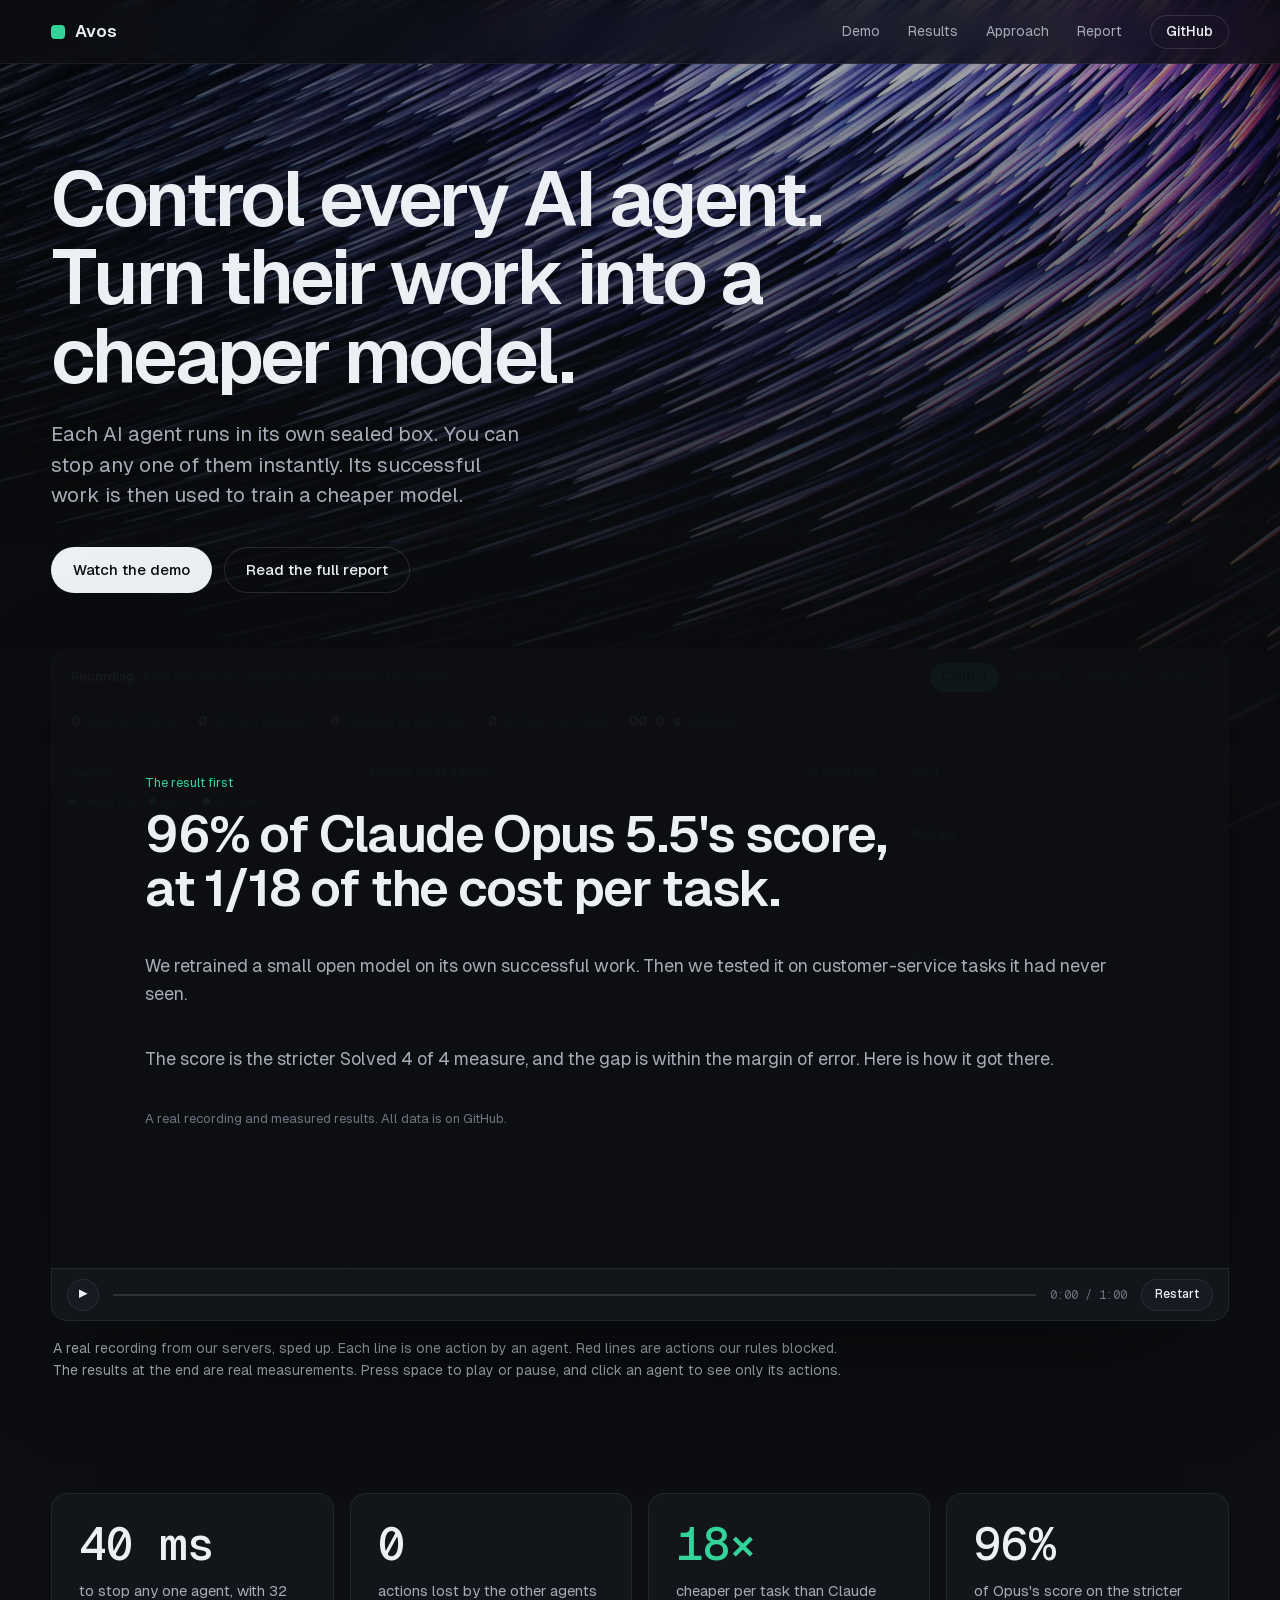
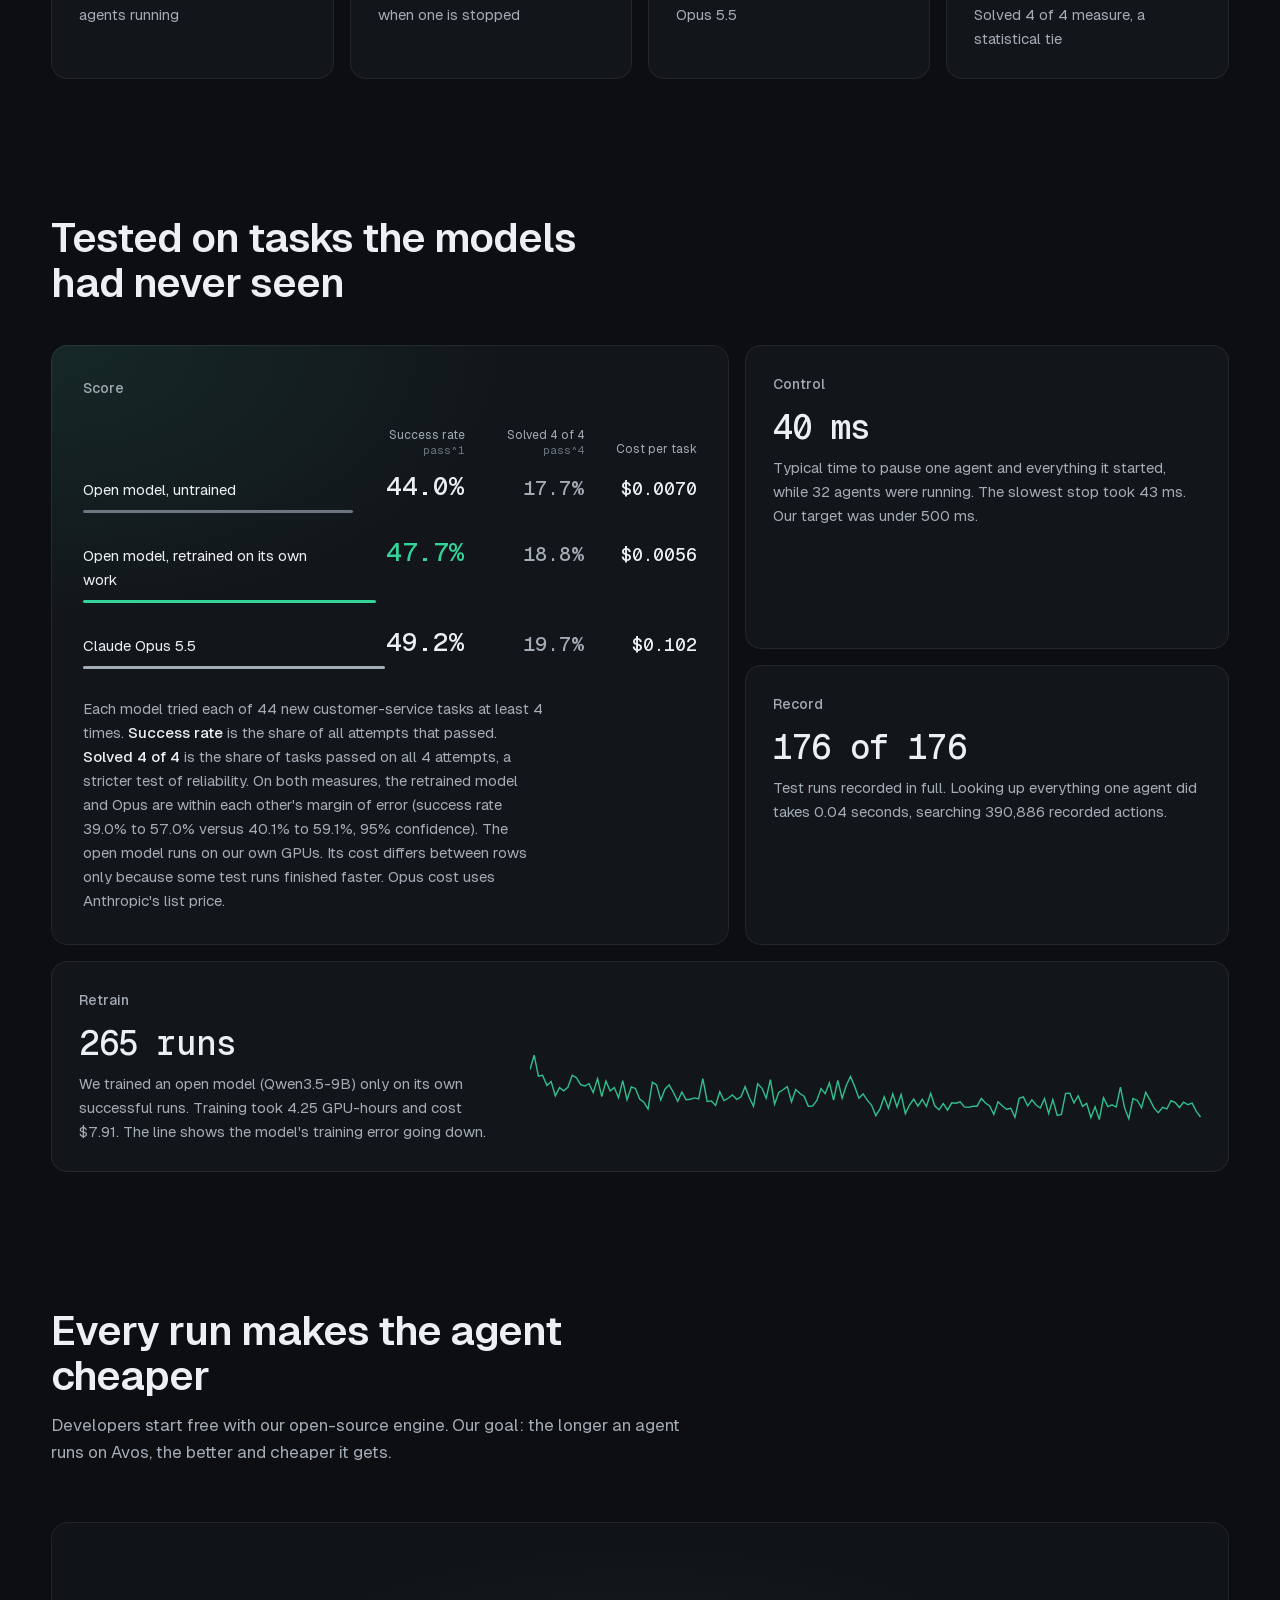
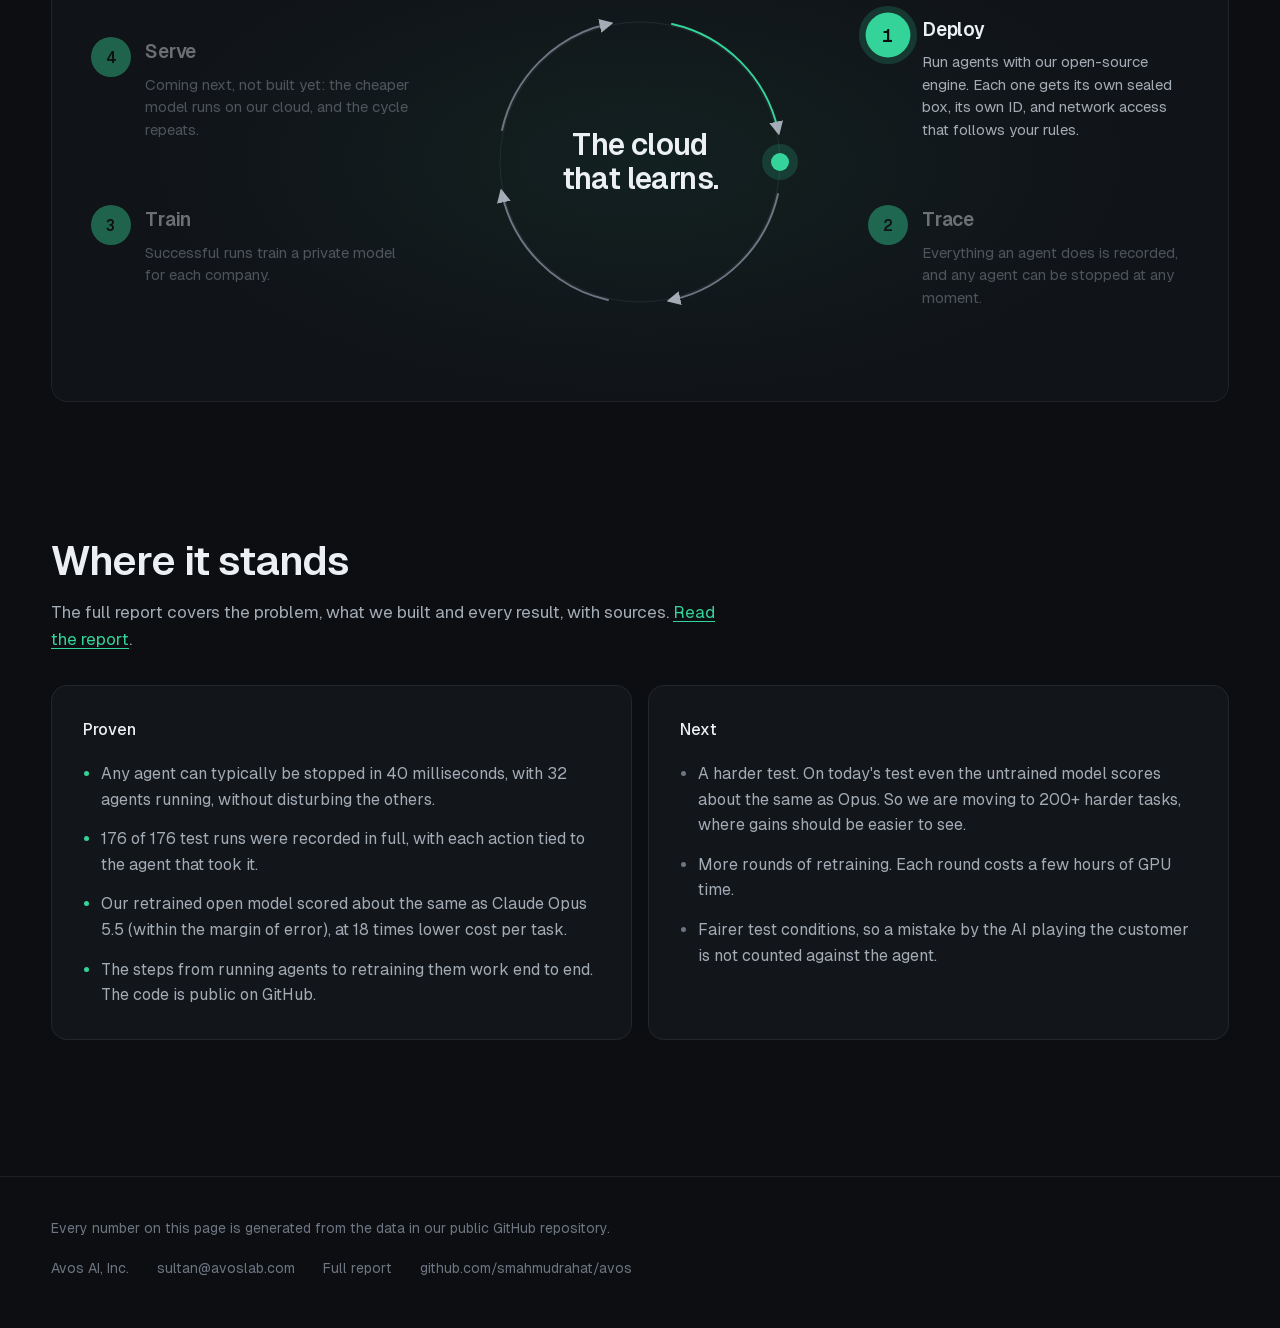
==== commit c9fd8944: "Site: link the public report from the menu, hero, results and footer" ====
--- a/site/index.html
+++ b/site/index.html
@@ -13,7 +13,7 @@
 <body>
 <header class="nav">
   <a class="brand" href="#top" aria-label="Avos home"><span class="mark" aria-hidden="true"></span>Avos</a>
-  <nav aria-label="Sections"><a href="#run">Demo</a><a href="#results">Results</a><a href="#approach">Approach</a><a href="#team" id="nav-team" hidden>Team</a>
+  <nav aria-label="Sections"><a href="#run">Demo</a><a href="#results">Results</a><a href="#approach">Approach</a><a href="#team" id="nav-team" hidden>Team</a><a href="https://impartial-filament-9e5.notion.site/Avos-the-cloud-built-for-AI-agents-405c7fa4698281119182cb0142d8fe20">Report</a>
     <a class="pill ghost small" href="https://github.com/smahmudrahat/avos">GitHub</a></nav>
 </header>
 
@@ -21,7 +21,7 @@
   <section class="hero reveal">
     <h1>Control every AI agent.<br>Turn their work into a cheaper model.</h1>
     <p class="lede">Each AI agent runs in its own sealed box. You can stop any one of them instantly. Its successful work is then used to train a cheaper model.</p>
-    <div class="cta"><a class="pill" href="#run">Watch the demo</a><a class="pill ghost" href="https://github.com/smahmudrahat/avos">View on GitHub</a></div>
+    <div class="cta"><a class="pill" href="#run">Watch the demo</a><a class="pill ghost" href="https://impartial-filament-9e5.notion.site/Avos-the-cloud-built-for-AI-agents-405c7fa4698281119182cb0142d8fe20">Read the full report</a></div>
   </section>
 
   <section id="run" class="run reveal">
@@ -67,6 +67,7 @@
 
   <section class="stands reveal">
     <h2>Where it stands</h2>
+    <p class="sub">The full report covers the problem, what we built and every result, with sources. <a class="inline" href="https://impartial-filament-9e5.notion.site/Avos-the-cloud-built-for-AI-agents-405c7fa4698281119182cb0142d8fe20">Read the report</a>.</p>
     <div class="split">
       <div><h3>Proven</h3><ul id="proved"></ul></div>
       <div><h3>Next</h3><ul>
@@ -85,7 +86,7 @@
 
 <footer>
   <p>Every number on this page is generated from the data in our public GitHub repository.</p>
-  <div class="foot"><span>Avos AI, Inc.</span><a href="mailto:sultan@avoslab.com">sultan@avoslab.com</a><a href="https://github.com/smahmudrahat/avos">github.com/smahmudrahat/avos</a></div>
+  <div class="foot"><span>Avos AI, Inc.</span><a href="mailto:sultan@avoslab.com">sultan@avoslab.com</a><a href="https://impartial-filament-9e5.notion.site/Avos-the-cloud-built-for-AI-agents-405c7fa4698281119182cb0142d8fe20">Full report</a><a href="https://github.com/smahmudrahat/avos">github.com/smahmudrahat/avos</a></div>
 </footer>
 
 <script type="module">
--- a/site/style.css
+++ b/site/style.css
@@ -123,6 +123,8 @@
 .s1, .s2 { margin-left: -12px; } .s3, .s4 { margin-right: -12px; }
 .kicker { margin: 28px 0 0; color: var(--fg2); font-size: 15px; }
 
+.stands .sub { margin: -24px 0 32px; max-width: 62ch; color: var(--fg2); font-size: 17px; }
+a.inline { color: var(--accent); background: linear-gradient(currentColor, currentColor) 0 100% / 100% 1px no-repeat; }
 .split { display: grid; grid-template-columns: 1fr 1fr; gap: 16px; }
 .split > div { background: var(--surface); border-radius: 16px; padding: 32px; box-shadow: inset 0 0 0 1px var(--line); }
 .split h3 { margin-bottom: 18px; font-size: 16px; color: var(--fg); }
